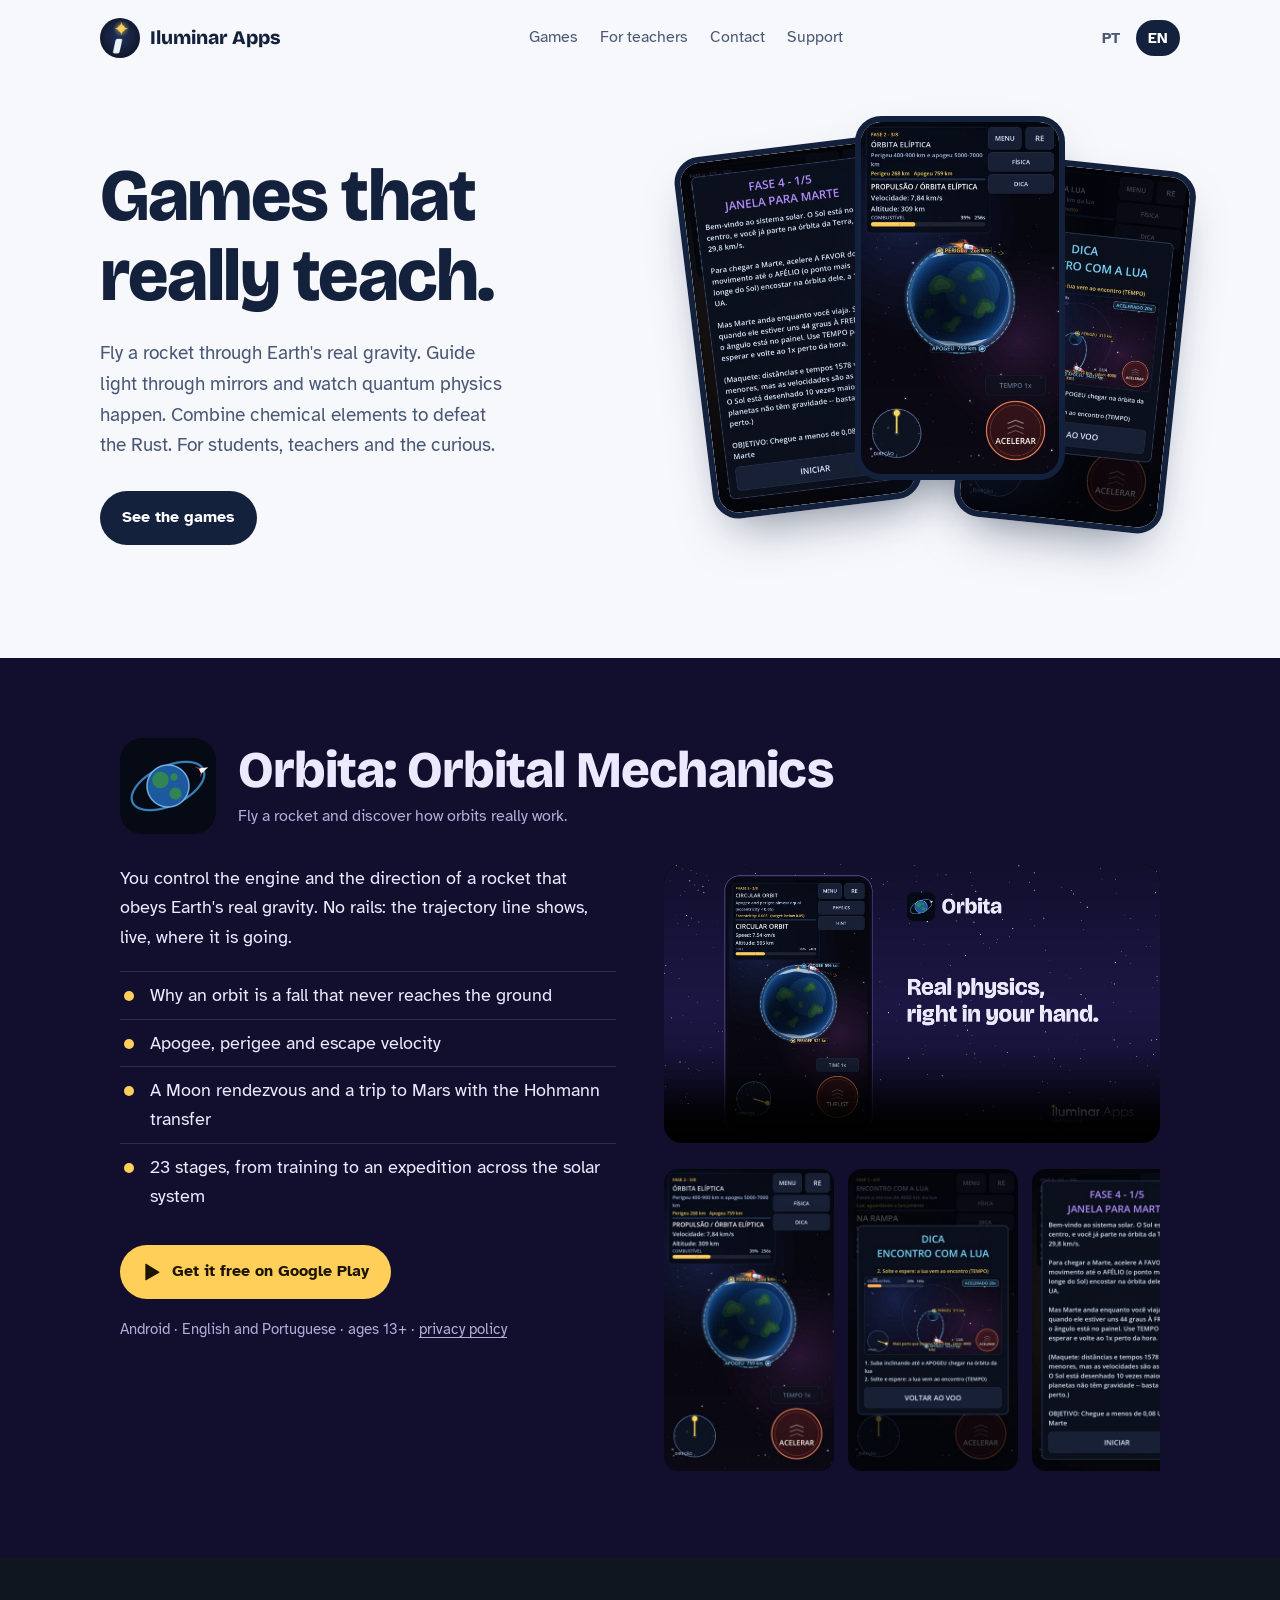
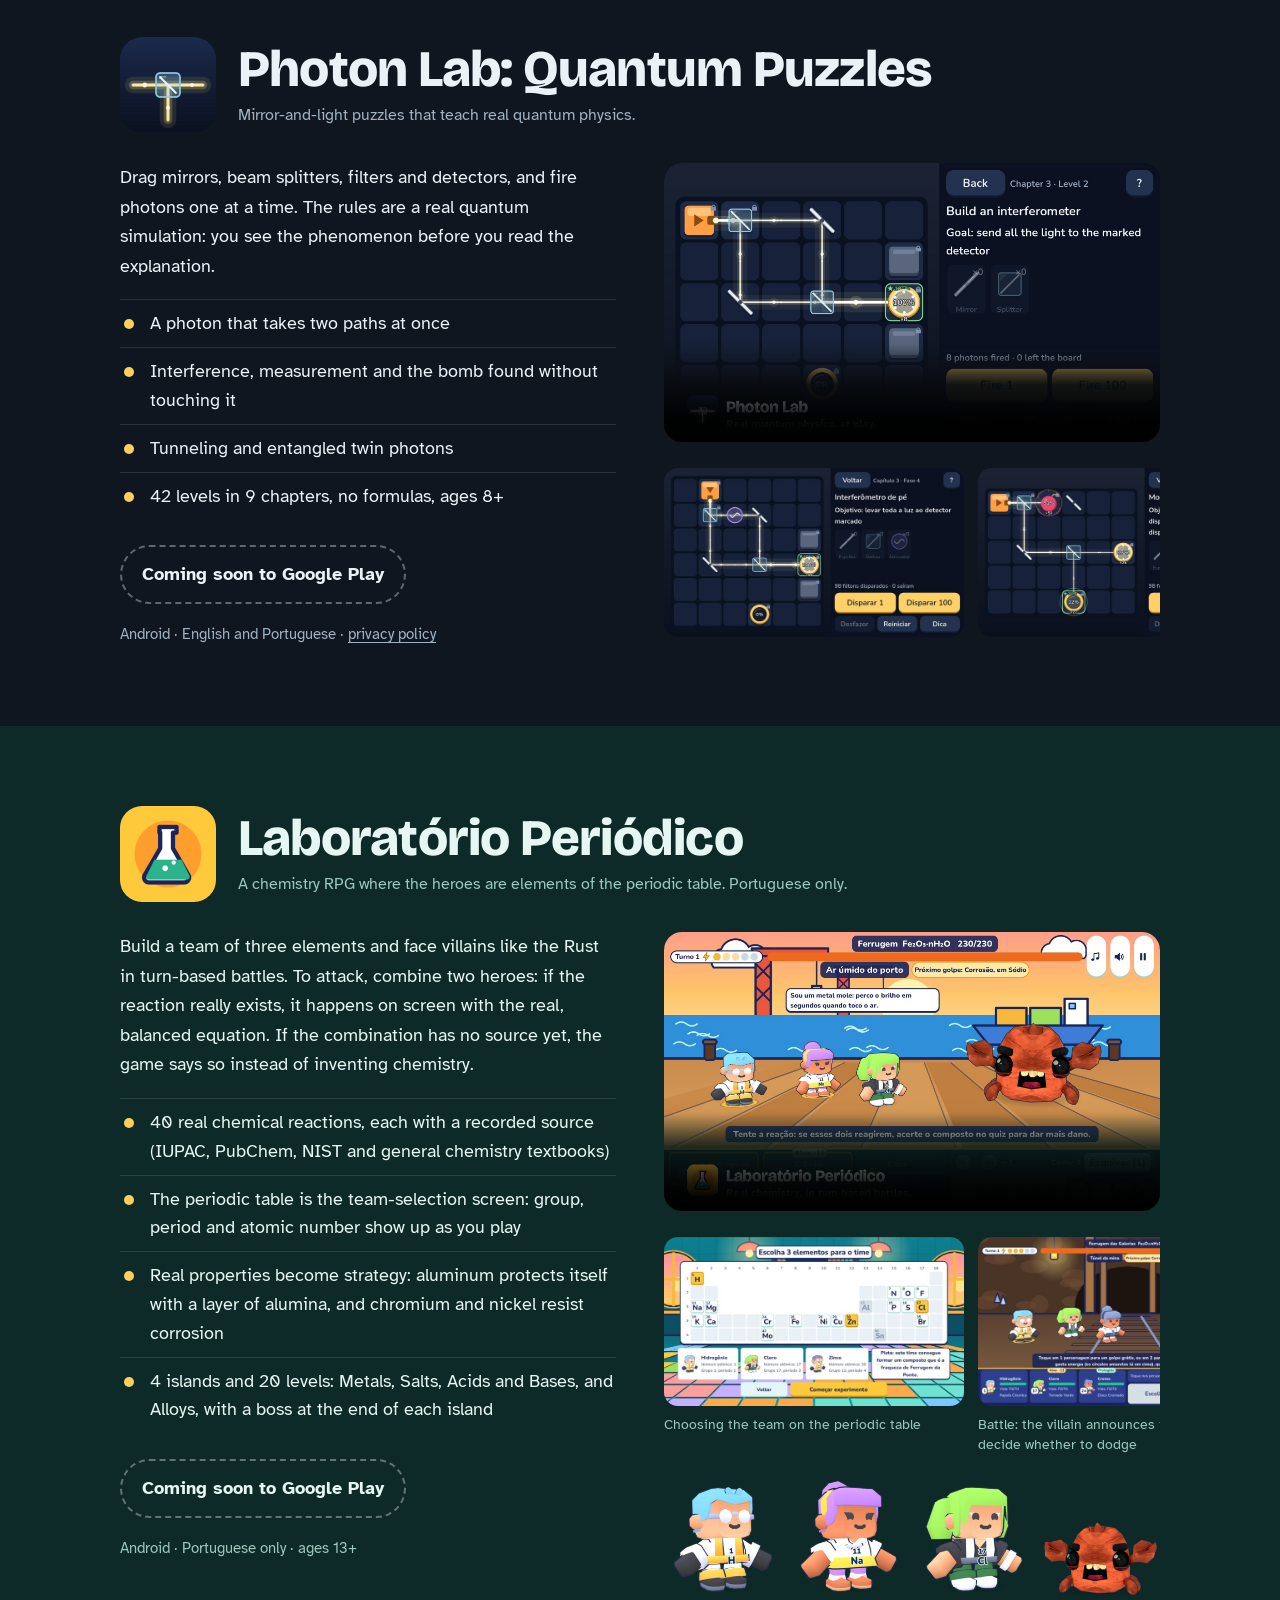
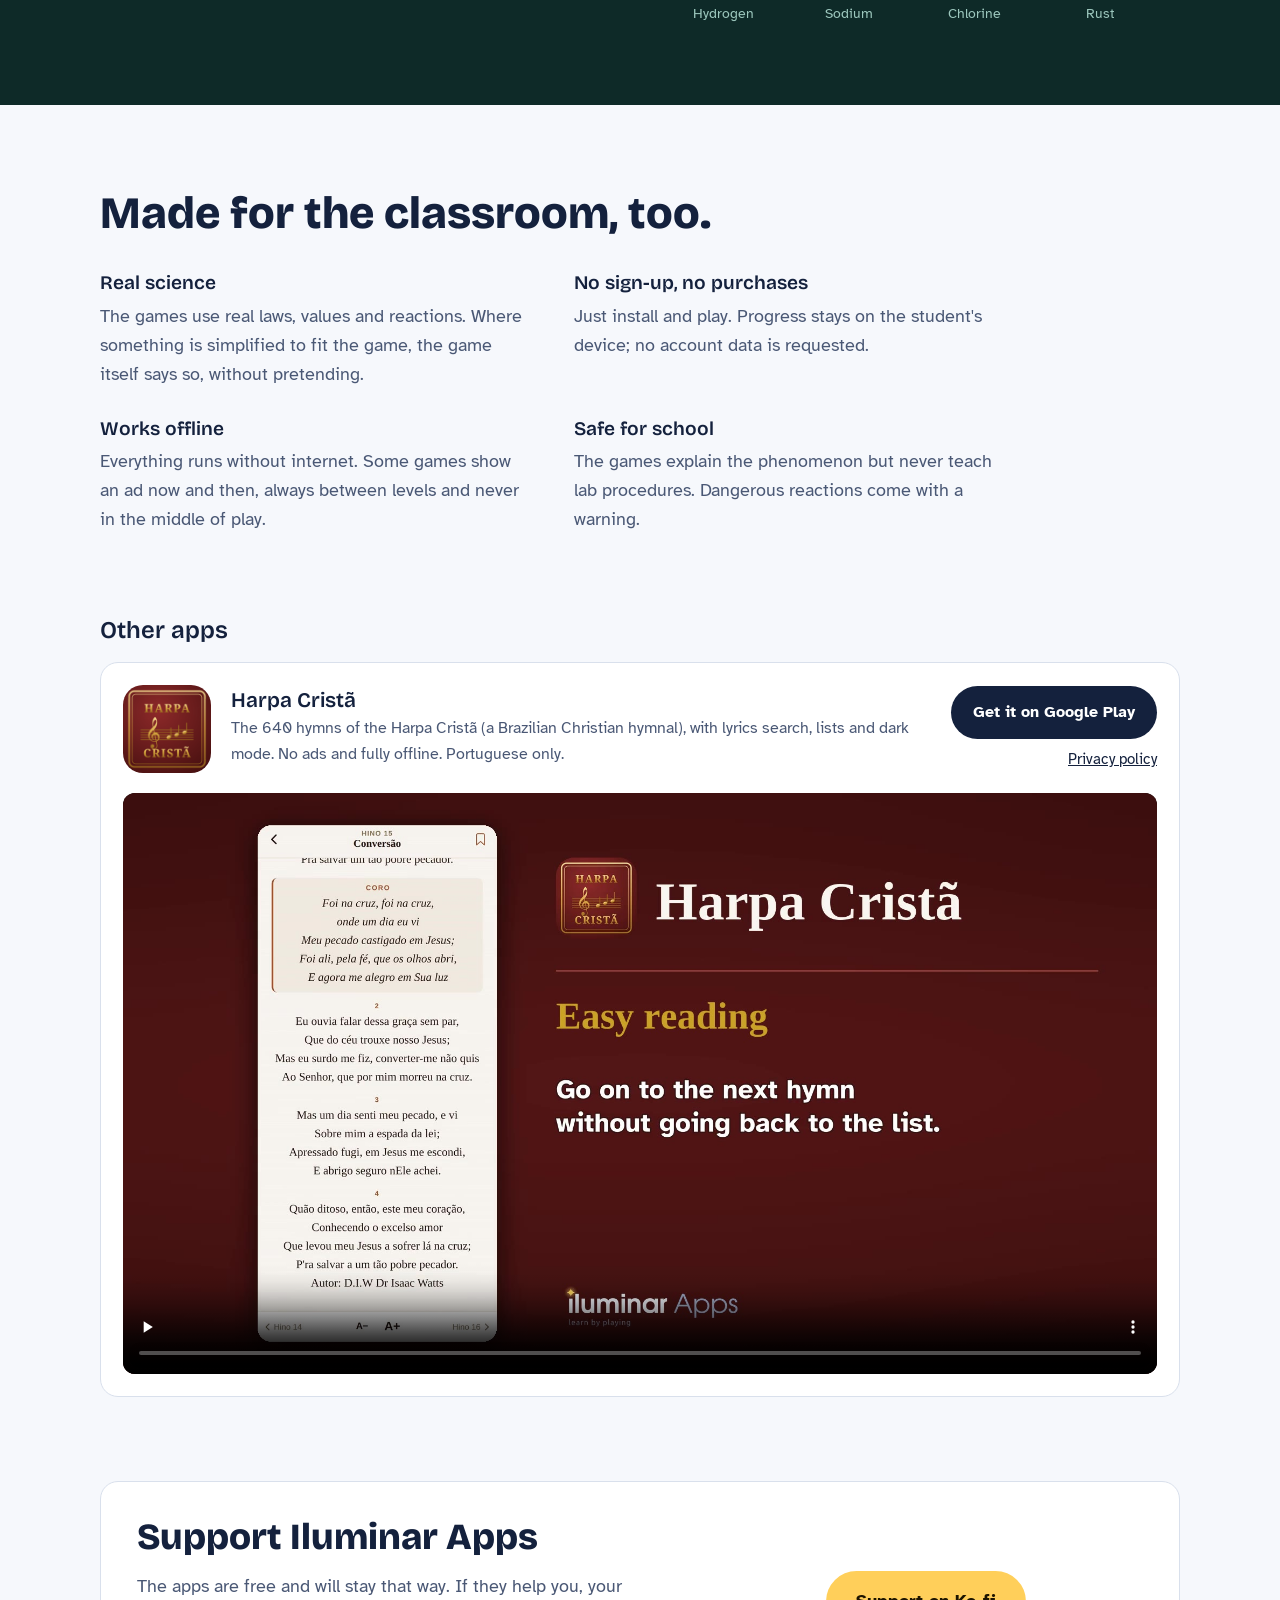
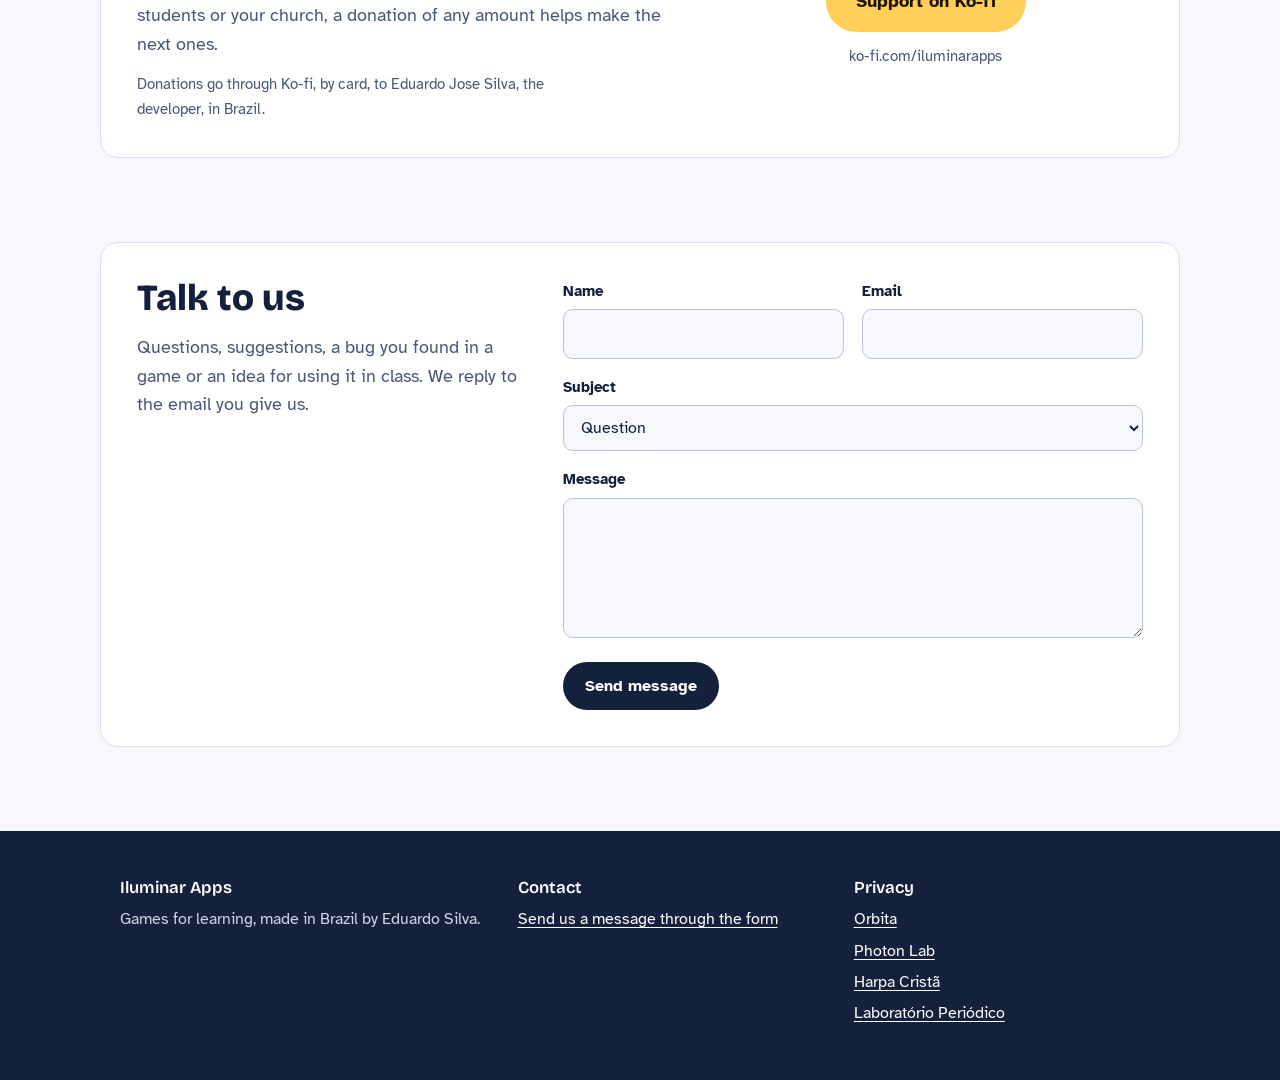
==== en/index.html @ 9f811f0f "Politicas de privacidade dos 4 apps dentro do site Orbita e Fotons vieram dos repositorios proprios " ====
<!doctype html>
<html lang="en">
<head>
<meta charset="utf-8">
<meta name="viewport" content="width=device-width, initial-scale=1">
<!-- A marca aparece em poucos lugares de proposito: title, og:site_name, o
     cabecalho e o rodape. Para trocar o nome, procure "Iluminar Apps". -->
<title>Iluminar Apps — games for learning</title>
<meta name="description" content="Android games that really teach: Orbita (orbital mechanics), Photon Lab (quantum physics) and Periodic Lab (chemistry).">
<meta property="og:site_name" content="Iluminar Apps">
<meta property="og:title" content="Iluminar Apps — games for learning">
<meta property="og:description" content="Android games that really teach. For students, teachers and the curious.">
<meta property="og:image" content="https://eduardo7321.github.io/img/orbita-destaque.jpg">
<link rel="alternate" hreflang="pt-BR" href="https://eduardo7321.github.io/">
<link rel="alternate" hreflang="en" href="https://eduardo7321.github.io/en/">
<link rel="alternate" hreflang="x-default" href="https://eduardo7321.github.io/en/">
<script>
// Escolha de idioma do site. Sem servico externo: usa o idioma pedido no
// link (?lang=, vem do botao PT | EN), a escolha guardada ou, na primeira
// visita, o idioma do aparelho.
function lerSalvo(storage) {
  if (!storage) return null;
  try { var v = storage.getItem("idioma"); return v === "pt" || v === "en" ? v : null; }
  catch (e) { return null; }
}
// Devolve o caminho para onde ir, ou null para ficar.
function escolherIdioma(langs, salvo, caminho, pedido) {
  // O botao leva o idioma no link: quem clicou fica onde clicou, mesmo com
  // o armazenamento bloqueado (sem isto o aparelho em ingles mandaria de volta).
  if (pedido === "pt" || pedido === "en") return null;
  var emEn = /\/en\/(index\.html)?$/.test(caminho);
  if (salvo === "en") return emEn ? null : "/en/";
  if (salvo === "pt") return emEn ? "/" : null;
  // Quem chegou por um link para /en/ fica em ingles.
  if (emEn) return null;
  var primeiro = (langs && langs[0]) ? String(langs[0]).toLowerCase() : "";
  return primeiro.indexOf("pt") === 0 ? null : "/en/";
}
// Ler window.localStorage ja lanca quando o navegador bloqueia dados do site.
function _storage() { try { return window.localStorage; } catch (e) { return null; } }
function guardarIdioma(v) { try { _storage().setItem("idioma", v); } catch (e) {} }
if (typeof window !== "undefined" && location.protocol !== "file:" &&
    !/bot|crawl|spider|slurp/i.test(navigator.userAgent)) {
  var _pedido = (/[?&]lang=(pt|en)\b/.exec(location.search) || [])[1] || null;
  if (_pedido) guardarIdioma(_pedido);
  var _destino = escolherIdioma(navigator.languages || [navigator.language],
    lerSalvo(_storage()), location.pathname, _pedido);
  if (_destino) location.replace(_destino + location.hash);
}
</script>
<link rel="icon" href="../favicon.png">
<link rel="preconnect" href="https://fonts.googleapis.com">
<link rel="preconnect" href="https://fonts.gstatic.com" crossorigin>
<link href="https://fonts.googleapis.com/css2?family=Atkinson+Hyperlegible:ital,wght@0,400;0,700;1,400&family=Bricolage+Grotesque:opsz,wght@12..96,600;12..96,800&display=swap" rel="stylesheet">
<style>
  :root {
    --paper: #f6f8fc;
    --ink: #14213d;
    --ink-soft: #4a5875;
    --line: #d9e0ec;
    --gold: #ffcf5a;
    --gold-ink: #8a5a00;
    /* cada jogo tem o seu mundo */
    --orbita-bg: #120f2e;
    --orbita-text: #ece9ff;
    --orbita-soft: #b3acd9;
    --fotons-bg: #10161f;
    --fotons-text: #eaf2f8;
    --fotons-soft: #9fb1c2;
    --periodico-bg: #0e2a28;
    --periodico-text: #e6f6f2;
    --periodico-soft: #9cc7bd;
    --display: "Bricolage Grotesque", system-ui, sans-serif;
    --body: "Atkinson Hyperlegible", system-ui, sans-serif;
  }
  * { box-sizing: border-box; }
  html { scroll-behavior: smooth; }
  @media (prefers-reduced-motion: reduce) { html { scroll-behavior: auto; } }
  body { margin: 0; background: var(--paper); color: var(--ink); font: 18px/1.6 var(--body); }
  img { display: block; max-width: 100%; height: auto; }
  a { color: inherit; }
  a:focus-visible, .btn:focus-visible { outline: 3px solid var(--gold); outline-offset: 3px; border-radius: 6px; }
  .wrap { max-width: 1080px; margin: 0 auto; padding: 0 20px; }
  h1, h2, h3 { font-family: var(--display); line-height: 1.08; margin: 0; }

  /* cabecalho */
  .top { display: flex; align-items: center; justify-content: space-between; gap: 16px; padding: 18px 0; }
  .brand { display: flex; align-items: center; gap: 10px; text-decoration: none; font-family: var(--display); font-weight: 800; font-size: 1.2rem; }
  .brand img { width: 40px; height: 40px; border-radius: 50%; }
  .top nav { display: flex; gap: 22px; font-size: 0.98rem; }
  .top nav a { text-decoration: none; color: var(--ink-soft); }
  .top nav a:hover { color: var(--ink); text-decoration: underline; }

  /* idioma */
  .lang { display: flex; gap: 4px; font-size: 0.95rem; font-weight: 700; }
  .lang a { padding: 6px 12px; border-radius: 999px; text-decoration: none; color: var(--ink-soft); }
  .lang a:hover { color: var(--ink); background: var(--line); }
  .lang a[aria-current] { background: var(--ink); color: #fff; }
  video.feature { display: block; width: 100%; height: auto; background: #000; }

  /* abertura */
  .hero { display: grid; grid-template-columns: 1.05fr 1fr; gap: 40px; align-items: center; padding: 40px 0 72px; }
  .hero h1 { font-size: clamp(2.6rem, 6vw, 4.6rem); font-weight: 800; letter-spacing: -0.02em; }
  .hero p { font-size: 1.2rem; color: var(--ink-soft); max-width: 34ch; margin: 22px 0 30px; }
  .phones { position: relative; height: 470px; }
  .phones img { position: absolute; width: 210px; border-radius: 26px; border: 6px solid var(--ink); box-shadow: 0 24px 50px -20px rgba(20,33,61,.55); }
  .phones .p1 { left: 4%; top: 30px; transform: rotate(-7deg); }
  .phones .p2 { left: 36%; top: 0; z-index: 2; }
  .phones .p3 { right: 0; top: 46px; transform: rotate(6deg); }

  .btn { display: inline-flex; align-items: center; gap: 10px; padding: 14px 22px; border-radius: 999px; font-weight: 700; text-decoration: none; font-size: 1rem; }
  .btn-ink { background: var(--ink); color: #fff; }
  .btn-ink:hover { background: #22325a; }
  .btn-gold { background: var(--gold); color: #1d1500; }
  .btn-gold:hover { background: #ffd977; }
  .btn svg { width: 20px; height: 20px; }

  /* jogos: cada um ocupa a largura inteira, no visual dele */
  .game { padding: 80px 0; }
  .game-head { display: grid; grid-template-columns: 96px 1fr; gap: 22px; align-items: center; margin-bottom: 30px; }
  .game-head img { width: 96px; height: 96px; border-radius: 22px; }
  .game h2 { font-size: clamp(2rem, 4.4vw, 3.2rem); font-weight: 800; letter-spacing: -0.015em; }
  .game .en { margin: 6px 0 0; font-size: 1rem; }
  .game-body { display: grid; grid-template-columns: minmax(0, 1fr) minmax(0, 1fr); gap: 48px; align-items: start; }
  .game-body > div > p:first-child { font-size: 1.15rem; margin-top: 0; }
  .learn { margin: 18px 0 26px; padding: 0; list-style: none; }
  .learn li { padding: 9px 0 9px 30px; position: relative; border-top: 1px solid rgba(255,255,255,.12); }
  .learn li::before { content: ""; position: absolute; left: 4px; top: 19px; width: 10px; height: 10px; border-radius: 50%; background: var(--gold); }
  .meta { font-size: 0.95rem; margin: 18px 0 0; }
  .meta a { text-underline-offset: 3px; }
  .feature { border-radius: 18px; overflow: hidden; }
  .shots { display: flex; gap: 14px; overflow-x: auto; scroll-snap-type: x mandatory; padding: 26px 0 6px; }
  .shots img { scroll-snap-align: start; flex: 0 0 auto; border-radius: 14px; }

  .orbita { background: var(--orbita-bg); color: var(--orbita-text); }
  .orbita .en, .orbita .meta { color: var(--orbita-soft); }
  .orbita .shots img { width: 170px; }

  .fotons { background: var(--fotons-bg); color: var(--fotons-text); }
  .fotons .en, .fotons .meta { color: var(--fotons-soft); }
  .fotons .shots img { width: 300px; }
  .soon { display: inline-block; padding: 13px 20px; border-radius: 999px; border: 2px dashed rgba(255,255,255,.35); font-weight: 700; }

  .periodico { background: var(--periodico-bg); color: var(--periodico-text); }
  .periodico .en, .periodico .meta { color: var(--periodico-soft); }
  .periodico .feature { background: #cfeee6; padding: 18px; }
  .periodico video.feature { background: #000; padding: 0; }
  .shot-fig { margin: 0; }
  .shot-fig figcaption { margin-top: 8px; font-size: 0.92rem; color: var(--periodico-soft); }
  .periodico .shots figure { flex: 0 0 auto; width: 300px; margin: 0; scroll-snap-align: start; }
  .periodico .shots img { width: 100%; }
  .periodico .shots figcaption { margin-top: 8px; font-size: 0.9rem; line-height: 1.4; color: var(--periodico-soft); }
  .cast { display: flex; gap: 6px; margin-top: 18px; }
  .cast figure { margin: 0; flex: 1 1 0; text-align: center; font-size: 0.9rem; color: var(--periodico-soft); }
  .cast img { margin: 0 auto 4px; width: 100%; max-width: 120px; }

  /* professores */
  .teach { padding: 84px 0; }
  .teach h2 { font-size: clamp(1.9rem, 4vw, 2.8rem); font-weight: 800; max-width: 22ch; }
  .teach-grid { display: grid; grid-template-columns: repeat(2, minmax(0, 1fr)); gap: 30px 48px; margin-top: 36px; max-width: 900px; }
  .teach h3 { font-size: 1.2rem; font-weight: 600; margin-bottom: 8px; }
  .teach p { margin: 0; color: var(--ink-soft); }

  /* outros apps */
  .others { padding: 0 0 84px; }
  .others h2 { font-size: 1.5rem; font-weight: 600; margin-bottom: 18px; }
  .harpa { display: grid; grid-template-columns: 88px 1fr auto; gap: 20px; align-items: center; padding: 22px; border: 1px solid var(--line); border-radius: 18px; background: #fff; }
  .harpa img { width: 88px; height: 88px; border-radius: 20px; }
  .harpa h3 { font-size: 1.3rem; font-weight: 600; }
  .harpa p { margin: 4px 0 0; color: var(--ink-soft); font-size: 1rem; }
  .harpa .links { display: flex; flex-direction: column; align-items: flex-end; gap: 8px; font-size: 0.95rem; }
  .harpa video.feature { grid-column: 1 / -1; border-radius: 12px; }

  /* apoie */
  .apoio { padding: 0 0 84px; }
  .apoio-box { display: grid; grid-template-columns: 1.1fr 0.9fr; gap: 40px; align-items: center; padding: 36px; border: 1px solid var(--line); border-radius: 18px; background: #fff; }
  .apoio h2 { font-size: clamp(1.7rem, 3.5vw, 2.3rem); font-weight: 800; }
  .apoio p { color: var(--ink-soft); margin: 14px 0 0; max-width: 46ch; }
  .apoio .apoio-nota { font-size: 0.95rem; }
  .pix { display: grid; justify-items: center; gap: 10px; text-align: center; }
  .pix img { width: 200px; height: 200px; }
  .pix label { font-weight: 700; font-size: 0.95rem; margin-top: 4px; }
  .pix input { width: 100%; max-width: 340px; padding: 10px 12px; border: 1px solid var(--line); border-radius: 10px; font: 0.8rem/1.3 ui-monospace, monospace; color: var(--ink-soft); background: var(--paper); text-overflow: ellipsis; }
  .pix button { border: 0; cursor: pointer; font-family: inherit; }
  .kofi { display: grid; justify-items: center; gap: 12px; text-align: center; }
  .kofi .btn { font-size: 1.1rem; padding: 16px 30px; }
  .kofi p { margin: 0; font-size: 0.95rem; color: var(--ink-soft); }
  .pix-ok { min-height: 1.4em; margin: 0; font-size: 0.95rem; color: var(--ink); }

  /* fale conosco */
  .talk { padding: 0 0 84px; }
  .talk-box { display: grid; grid-template-columns: 0.8fr 1.2fr; gap: 40px; padding: 36px; border: 1px solid var(--line); border-radius: 18px; background: #fff; }
  .talk h2 { font-size: clamp(1.7rem, 3.5vw, 2.3rem); font-weight: 800; }
  .talk-intro p { color: var(--ink-soft); margin: 14px 0 0; }
  .talk form { display: grid; grid-template-columns: 1fr 1fr; gap: 16px 18px; }
  .talk .full { grid-column: 1 / -1; }
  .talk label { display: block; font-weight: 700; font-size: 0.95rem; margin-bottom: 6px; }
  .talk input, .talk select, .talk textarea { width: 100%; font: inherit; font-size: 1rem; color: var(--ink); background: var(--paper); border: 1px solid #b9c4d8; border-radius: 10px; padding: 11px 13px; }
  .talk textarea { min-height: 140px; resize: vertical; }
  .talk input:focus-visible, .talk select:focus-visible, .talk textarea:focus-visible { outline: 3px solid var(--gold); outline-offset: 1px; border-color: var(--ink); }
  .talk button { border: 0; cursor: pointer; font-family: inherit; justify-self: start; }
  .talk button[disabled] { opacity: 0.6; cursor: wait; }
  .talk .hp { position: absolute; left: -9999px; width: 1px; height: 1px; overflow: hidden; }
  .talk .status { margin: 0; align-self: center; font-weight: 700; }
  .talk .status.ok { color: #1d6b3a; }
  .talk .status.err { color: #a12a2a; }

  /* rodape */
  footer { background: var(--ink); color: #cfd7e6; padding: 48px 0; font-size: 0.98rem; }
  footer .wrap { display: grid; grid-template-columns: 1.2fr 1fr 1fr; gap: 30px; }
  footer h3 { color: #fff; font-size: 1.05rem; font-weight: 600; margin-bottom: 10px; }
  footer p { margin: 0 0 6px; }
  footer a { color: #fff; text-underline-offset: 3px; }

  @media (max-width: 860px) {
    .hero { grid-template-columns: 1fr; padding-top: 16px; }
    .phones { height: 380px; max-width: 460px; }
    .phones img { width: 170px; }
    .game-body { grid-template-columns: minmax(0, 1fr); gap: 28px; }
    .teach-grid { grid-template-columns: 1fr; gap: 22px; }
    footer .wrap { grid-template-columns: 1fr; }
    .talk-box { grid-template-columns: 1fr; gap: 24px; padding: 24px; }
    .apoio-box { grid-template-columns: 1fr; gap: 24px; padding: 24px; }
  }
  @media (max-width: 560px) {
    body { font-size: 17px; }
    .wrap { padding-left: 16px; padding-right: 16px; }
    .talk form { grid-template-columns: 1fr; }
    .talk-box { padding: 20px 16px; }
    .top nav { display: none; }
    .phones { height: 300px; }
    .phones img { width: 128px; border-width: 4px; border-radius: 18px; }
    .game { padding: 56px 0; }
    .game-head { grid-template-columns: 64px 1fr; gap: 14px; }
    .game-head img { width: 64px; height: 64px; border-radius: 15px; }
    .orbita .shots img { width: 140px; }
    .fotons .shots img { width: 250px; }
    .periodico .shots figure { width: 250px; }
    .harpa { grid-template-columns: 64px 1fr; }
    .harpa img { width: 64px; height: 64px; }
    .harpa .links { grid-column: 1 / -1; flex-direction: row; justify-content: flex-start; flex-wrap: wrap; gap: 14px; align-items: center; }
  }
</style>
</head>
<body>

<header class="wrap top">
  <a class="brand" href="./"><img src="../img/marca-simbolo.png" alt="">Iluminar Apps</a>
  <nav aria-label="Sections">
    <a href="#jogos">Games</a>
    <a href="#professores">For teachers</a>
    <a href="#fale">Contact</a>
    <a href="#support">Support</a>
  </nav>
  <div class="lang" role="group" aria-label="Idioma / Language"><a href="../?lang=pt" hreflang="pt" lang="pt" onclick="guardarIdioma('pt')">PT</a><a href="../en/?lang=en" hreflang="en" lang="en" aria-current="true" onclick="guardarIdioma('en')">EN</a></div>
</header>

<main>
  <section class="wrap hero">
    <div>
      <h1>Games that really teach.</h1>
      <p>Fly a rocket through Earth's real gravity. Guide light through mirrors and watch quantum physics happen. Combine chemical elements to defeat the Rust. For students, teachers and the curious.</p>
      <a class="btn btn-ink" href="#jogos">See the games</a>
    </div>
    <div class="phones" aria-hidden="true">
      <img class="p1" src="../img/orbita-tela-7-marte.jpg" alt="" width="360" height="640">
      <img class="p2" src="../img/orbita-tela-4-voo.jpg" alt="" width="360" height="640">
      <img class="p3" src="../img/orbita-tela-5-dica.jpg" alt="" width="360" height="640">
    </div>
  </section>

  <div id="jogos">
    <section class="game orbita" aria-labelledby="t-orbita">
      <div class="wrap">
        <div class="game-head">
          <img src="../img/orbita-icone.png" alt="" width="192" height="192">
          <div>
            <h2 id="t-orbita">Orbita: Orbital Mechanics</h2>
            <p class="en">Fly a rocket and discover how orbits really work.</p>
          </div>
        </div>
        <div class="game-body">
          <div>
            <p>You control the engine and the direction of a rocket that obeys Earth's real gravity. No rails: the trajectory line shows, live, where it is going.</p>
            <ul class="learn">
              <li>Why an orbit is a fall that never reaches the ground</li>
              <li>Apogee, perigee and escape velocity</li>
              <li>A Moon rendezvous and a trip to Mars with the Hohmann transfer</li>
              <li>23 stages, from training to an expedition across the solar system</li>
            </ul>
            <a class="btn btn-gold" href="https://play.google.com/store/apps/details?id=com.eduardo.orbita">
              <svg viewBox="0 0 24 24" aria-hidden="true"><path fill="currentColor" d="M4 2.8v18.4c0 .5.5.8 1 .6l15.6-8.9c.5-.3.5-1 0-1.3L5 2.2c-.5-.2-1 .1-1 .6Z"/></svg>
              Get it free on Google Play
            </a>
            <p class="meta">Android · English and Portuguese · ages 13+ · <a href="../orbita-privacidade/">privacy policy</a></p>
          </div>
          <div>
            <video class="feature" controls preload="none" playsinline width="1920" height="1080" poster="../video/poster-en-16x9.jpg" aria-label="Orbita video, 52 seconds"><source src="../video/orbita-en-16x9.mp4" type="video/mp4"></video>
            <div class="shots" tabindex="0" aria-label="Orbita screenshots">
              <img src="../img/orbita-tela-4-voo.jpg" alt="Rocket in flight with its predicted trajectory" width="360" height="640" loading="lazy">
              <img src="../img/orbita-tela-5-dica.jpg" alt="Animated hint showing the right maneuver" width="360" height="640" loading="lazy">
              <img src="../img/orbita-tela-7-marte.jpg" alt="Orbit around Mars" width="360" height="640" loading="lazy">
            </div>
          </div>
        </div>
      </div>
    </section>

    <section class="game fotons" aria-labelledby="t-fotons">
      <div class="wrap">
        <div class="game-head">
          <img src="../img/fotons-icone.png" alt="" width="192" height="192">
          <div>
            <h2 id="t-fotons">Photon Lab: Quantum Puzzles</h2>
            <p class="en">Mirror-and-light puzzles that teach real quantum physics.</p>
          </div>
        </div>
        <div class="game-body">
          <div>
            <p>Drag mirrors, beam splitters, filters and detectors, and fire photons one at a time. The rules are a real quantum simulation: you see the phenomenon before you read the explanation.</p>
            <ul class="learn">
              <li>A photon that takes two paths at once</li>
              <li>Interference, measurement and the bomb found without touching it</li>
              <li>Tunneling and entangled twin photons</li>
              <li>42 levels in 9 chapters, no formulas, ages 8+</li>
            </ul>
            <span class="soon">Coming soon to Google Play</span>
            <p class="meta">Android · English and Portuguese · <a href="../laboratorio-de-fotons-privacidade/">privacy policy</a></p>
          </div>
          <div>
            <video class="feature" controls preload="none" playsinline width="1920" height="1080" poster="../video/poster-fotons-en-16x9.jpg" aria-label="Photon Lab video, 1 minute and 30 seconds"><source src="../video/laboratorio-de-fotons-en-16x9.mp4" type="video/mp4"></video>
            <div class="shots" tabindex="0" aria-label="Photon Lab screenshots">
              <img src="../img/fotons-tela-3-interferencia.jpg" alt="Interference puzzle" width="720" height="405" loading="lazy">
              <img src="../img/fotons-tela-4-bomba.jpg" alt="Bomb-tester puzzle" width="720" height="405" loading="lazy">
              <img src="../img/fotons-tela-6-desafio.jpg" alt="Challenge with many mirrors" width="720" height="405" loading="lazy">
            </div>
          </div>
        </div>
      </div>
    </section>
    <section class="game periodico" aria-labelledby="t-periodico">
      <div class="wrap">
        <div class="game-head">
          <img src="../img/periodico-icone.png" alt="" width="192" height="192">
          <div>
            <h2 id="t-periodico">Laboratório Periódico</h2>
            <p class="en">A chemistry RPG where the heroes are elements of the periodic table. Portuguese only.</p>
          </div>
        </div>
        <div class="game-body">
          <div>
            <p>Build a team of three elements and face villains like the Rust in turn-based battles. To attack, combine two heroes: if the reaction really exists, it happens on screen with the real, balanced equation. If the combination has no source yet, the game says so instead of inventing chemistry.</p>
            <ul class="learn">
              <li>40 real chemical reactions, each with a recorded source (IUPAC, PubChem, NIST and general chemistry textbooks)</li>
              <li>The periodic table is the team-selection screen: group, period and atomic number show up as you play</li>
              <li>Real properties become strategy: aluminum protects itself with a layer of alumina, and chromium and nickel resist corrosion</li>
              <li>4 islands and 20 levels: Metals, Salts, Acids and Bases, and Alloys, with a boss at the end of each island</li>
            </ul>
            <span class="soon">Coming soon to Google Play</span>
            <p class="meta">Android · Portuguese only · ages 13+</p>
          </div>
          <div>
            <video class="feature" controls preload="none" playsinline width="1920" height="1080" poster="../video/poster-periodico-en-16x9.jpg" aria-label="Laboratório Periódico video, 1 minute and 36 seconds"><source src="../video/laboratorio-periodico-en-16x9.mp4" type="video/mp4"></video>
            <div class="shots" tabindex="0" aria-label="Laboratório Periódico screenshots">
              <figure><img src="../img/periodico-escolha_time.jpg" alt="" width="720" height="405" loading="lazy"><figcaption>Choosing the team on the periodic table</figcaption></figure>
              <figure><img src="../img/periodico-golpe_anunciado.jpg" alt="" width="720" height="405" loading="lazy"><figcaption>Battle: the villain announces its move and you decide whether to dodge</figcaption></figure>
              <figure><img src="../img/periodico-caderno.jpg" alt="" width="720" height="405" loading="lazy"><figcaption>Notebook of discovered reactions</figcaption></figure>
            </div>
            <div class="cast">
              <figure><img src="../img/periodico-h.png" alt="" width="220" height="220" loading="lazy">Hydrogen</figure>
              <figure><img src="../img/periodico-na.png" alt="" width="220" height="220" loading="lazy">Sodium</figure>
              <figure><img src="../img/periodico-cl.png" alt="" width="220" height="220" loading="lazy">Chlorine</figure>
              <figure><img src="../img/periodico-ferrugem.png" alt="" width="220" height="220" loading="lazy">Rust</figure>
            </div>
          </div>
        </div>
      </div>
    </section>
  </div>

  <section class="wrap teach" id="professores" aria-labelledby="t-teach">
    <h2 id="t-teach">Made for the classroom, too.</h2>
    <div class="teach-grid">
      <div>
        <h3>Real science</h3>
        <p>The games use real laws, values and reactions. Where something is simplified to fit the game, the game itself says so, without pretending.</p>
      </div>
      <div>
        <h3>No sign-up, no purchases</h3>
        <p>Just install and play. Progress stays on the student's device; no account data is requested.</p>
      </div>
      <div>
        <h3>Works offline</h3>
        <p>Everything runs without internet. Some games show an ad now and then, always between levels and never in the middle of play.</p>
      </div>
      <div>
        <h3>Safe for school</h3>
        <p>The games explain the phenomenon but never teach lab procedures. Dangerous reactions come with a warning.</p>
      </div>
    </div>
  </section>

  <section class="wrap others" aria-labelledby="t-others">
    <h2 id="t-others">Other apps</h2>
    <div class="harpa">
      <img src="../img/harpa-icone.png" alt="" width="192" height="192">
      <div>
        <h3>Harpa Cristã</h3>
        <p>The 640 hymns of the Harpa Cristã (a Brazilian Christian hymnal), with lyrics search, lists and dark mode. No ads and fully offline. Portuguese only.</p>
      </div>
      <div class="links">
        <a class="btn btn-ink" href="https://play.google.com/store/apps/details?id=com.eduardo.harpacrista">Get it on Google Play</a>
        <a href="https://github.com/eduardo7321/harpa-crista-app/blob/main/PRIVACY.md">Privacy policy</a>
      </div>
      <video class="feature" controls preload="none" playsinline width="1920" height="1080" poster="../video/poster-harpa-en-16x9.jpg" aria-label="Harpa Cristã video, 1 minute and 29 seconds"><source src="../video/harpa-crista-en-16x9.mp4" type="video/mp4"></video>
    </div>
  </section>
  <section class="wrap apoio" id="support" aria-labelledby="t-apoio">
    <div class="apoio-box">
      <div>
        <h2 id="t-apoio">Support Iluminar Apps</h2>
        <p>The apps are free and will stay that way. If they help you, your students or your church, a donation of any amount helps make the next ones.</p>
        <p class="apoio-nota">Donations go through Ko-fi, by card, to Eduardo Jose Silva, the developer, in Brazil.</p>
      </div>
      <div class="kofi">
        <a class="btn btn-gold" href="https://ko-fi.com/iluminarapps" target="_blank" rel="noopener">Support on Ko-fi</a>
        <p>ko-fi.com/iluminarapps</p>
      </div>
    </div>
  </section>
  <section class="wrap talk" id="fale" aria-labelledby="t-talk">
    <div class="talk-box">
      <div class="talk-intro">
        <h2 id="t-talk">Talk to us</h2>
        <p>Questions, suggestions, a bug you found in a game or an idea for using it in class. We reply to the email you give us.</p>
      </div>
      <form id="form-contato" action="https://api.web3forms.com/submit" method="POST">
        <input type="hidden" name="access_key" value="05b9c1f4-1745-42df-a26c-b01f97ce2084">
        <input type="hidden" name="from_name" value="Site Iluminar Apps">
        <input type="hidden" name="subject" value="Nova mensagem pelo site">
        <div class="hp" aria-hidden="true"><label for="f-botcheck">Leave this empty</label><input type="checkbox" id="f-botcheck" name="botcheck" tabindex="-1" autocomplete="off"></div>
        <div>
          <label for="f-nome">Name</label>
          <input id="f-nome" name="nome" type="text" autocomplete="name" required maxlength="100">
        </div>
        <div>
          <label for="f-email">Email</label>
          <input id="f-email" name="email" type="email" autocomplete="email" required maxlength="150">
        </div>
        <div class="full">
          <label for="f-assunto">Subject</label>
          <select id="f-assunto" name="assunto">
            <option value="Dúvida">Question</option>
            <option value="Sugestão">Suggestion</option>
            <option value="Encontrei um erro">I found a bug</option>
            <option value="Sou professor(a)">I'm a teacher</option>
            <option value="Outro">Other</option>
          </select>
        </div>
        <div class="full">
          <label for="f-msg">Message</label>
          <textarea id="f-msg" name="mensagem" required maxlength="4000"></textarea>
        </div>
        <button class="btn btn-ink" type="submit">Send message</button>
        <p class="status" id="f-status" role="status" aria-live="polite"></p>
      </form>
    </div>
  </section>
</main>

<footer id="contato">
  <div class="wrap">
    <div>
      <h3>Iluminar Apps</h3>
      <p>Games for learning, made in Brazil by Eduardo Silva.</p>
    </div>
    <div>
      <h3>Contact</h3>
      <p><a href="#fale">Send us a message through the form</a></p>
    </div>
    <div>
      <h3>Privacy</h3>
      <p><a href="../orbita-privacidade/">Orbita</a></p>
      <p><a href="../laboratorio-de-fotons-privacidade/">Photon Lab</a></p>
      <p><a href="../harpa-crista-privacidade/">Harpa Cristã</a></p>
      <p><a href="../laboratorio-periodico-privacidade/">Laboratório Periódico</a></p>
    </div>
  </div>
</footer>

<script>
(function () {
  var form = document.getElementById("form-contato");
  var status = document.getElementById("f-status");
  var button = form.querySelector("button");
  form.addEventListener("submit", function (ev) {
    ev.preventDefault();
    if (form.botcheck.checked) return;
    var data = new FormData(form);
    data.set("subject", "Site (EN): " + form.assunto.value + " (" + form.nome.value + ")");
    button.disabled = true;
    status.className = "status";
    status.textContent = "Sending...";
    fetch(form.action, { method: "POST", headers: { Accept: "application/json" }, body: data })
      .then(function (r) { return r.json(); })
      .then(function (res) {
        if (!res.success) throw new Error(res.message || "falha");
        form.reset();
        status.className = "status ok";
        status.textContent = "Message sent. We'll reply to your email.";
      })
      .catch(function () {
        status.className = "status err";
        status.textContent = "The message was not sent. Check your connection and try again.";
      })
      .finally(function () { button.disabled = false; });
  });
})();
</script>
</body>
</html>
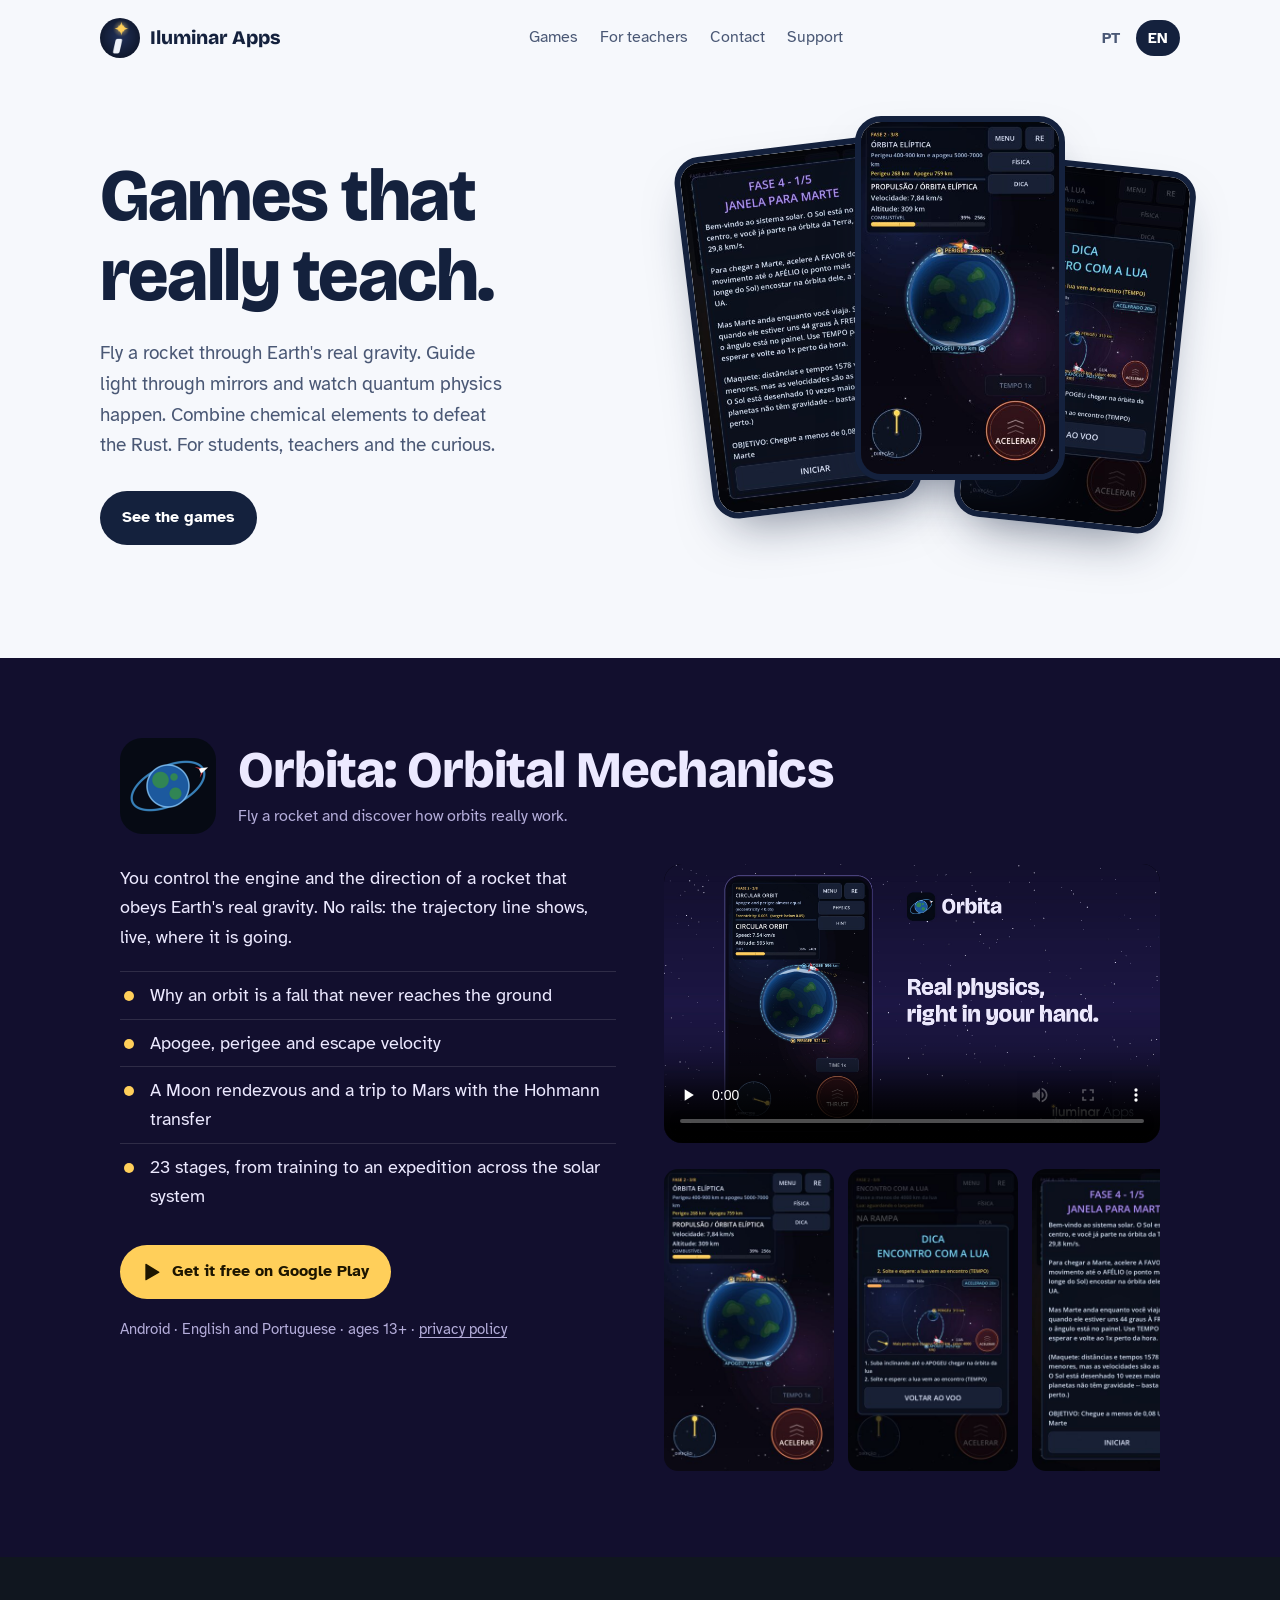
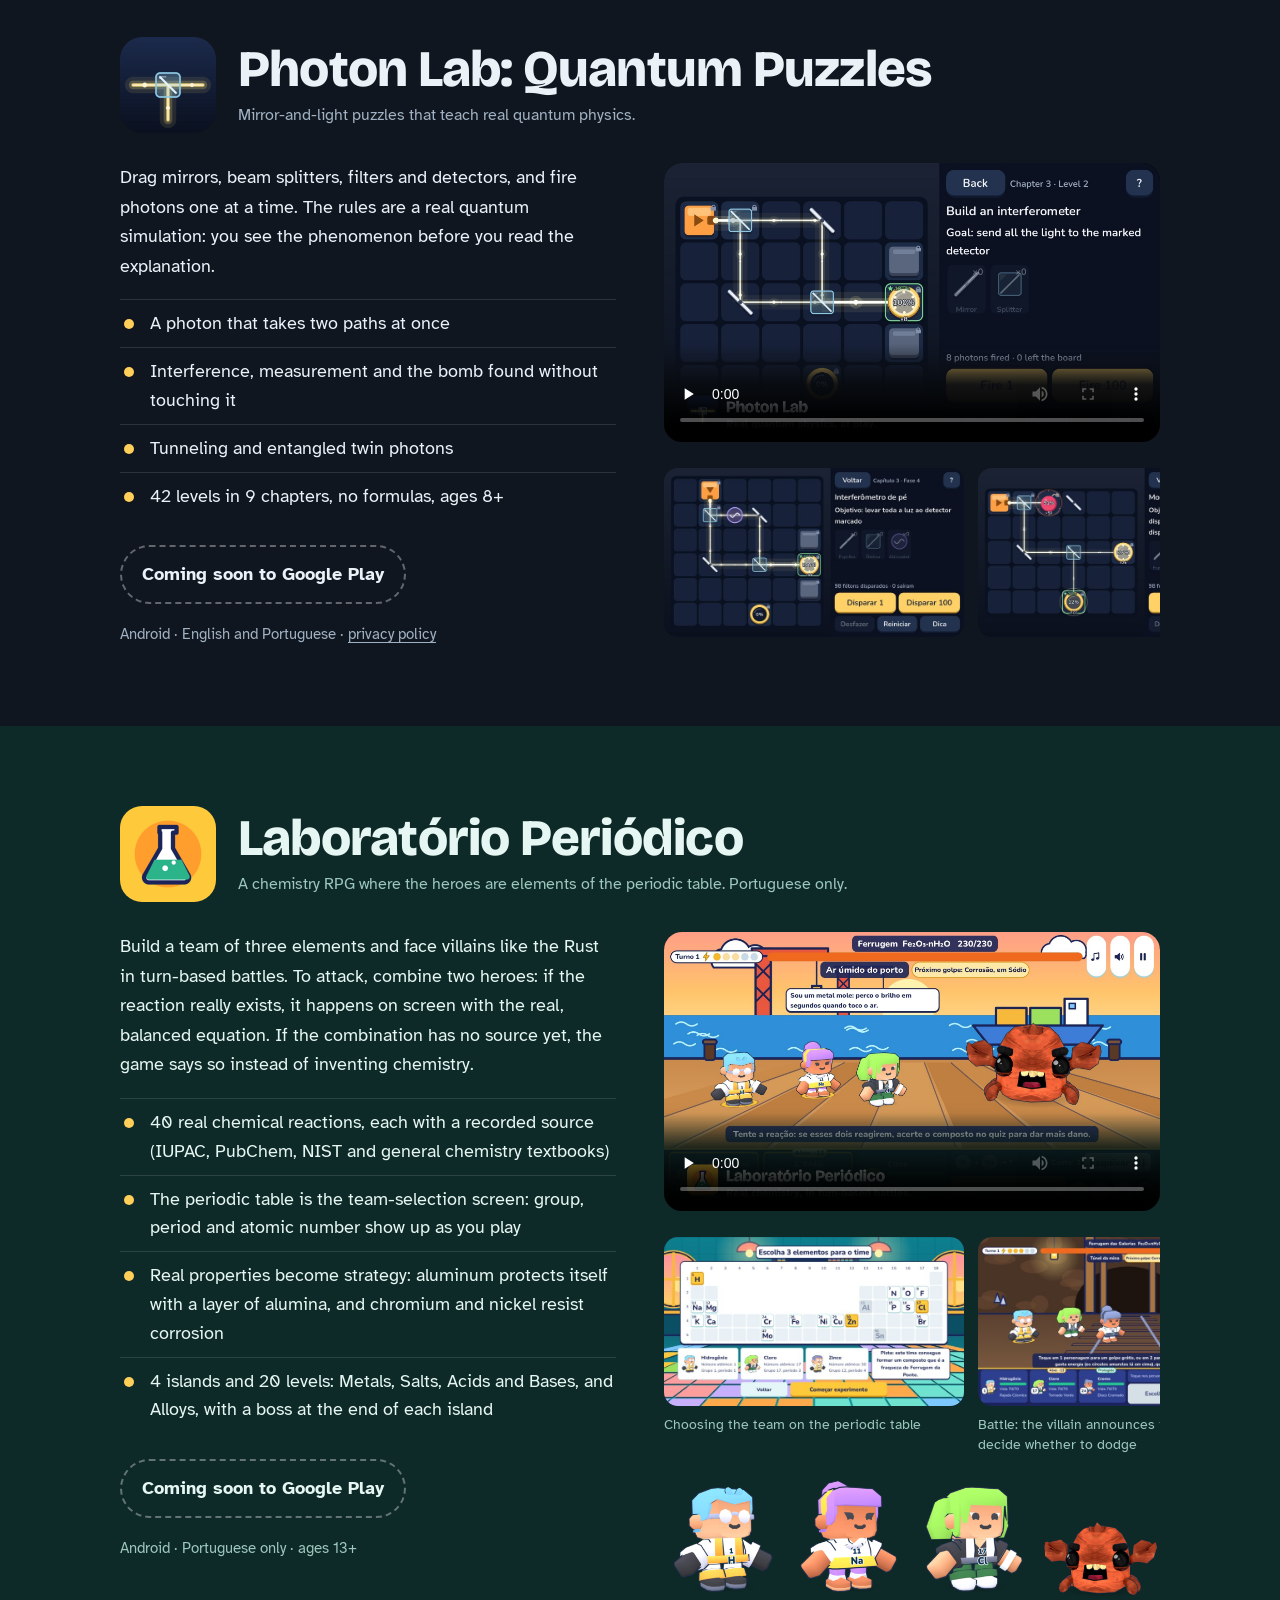
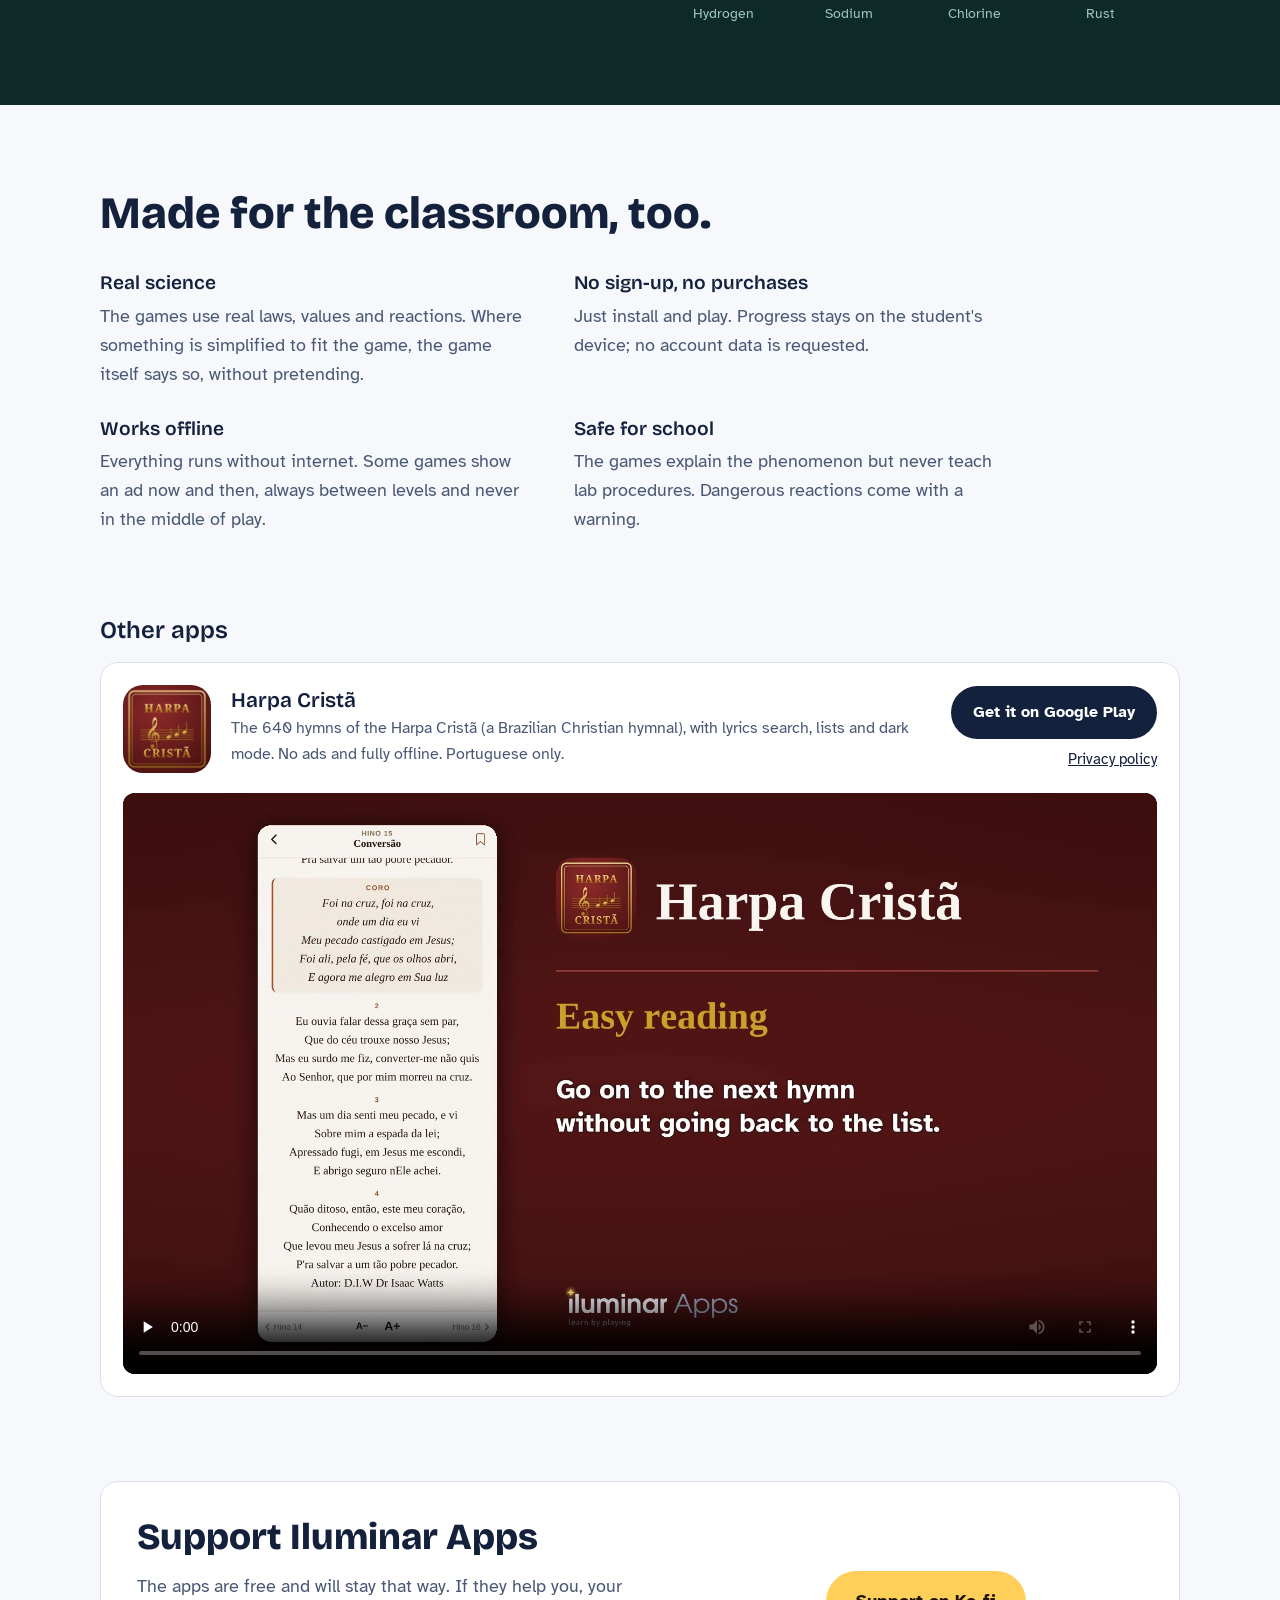
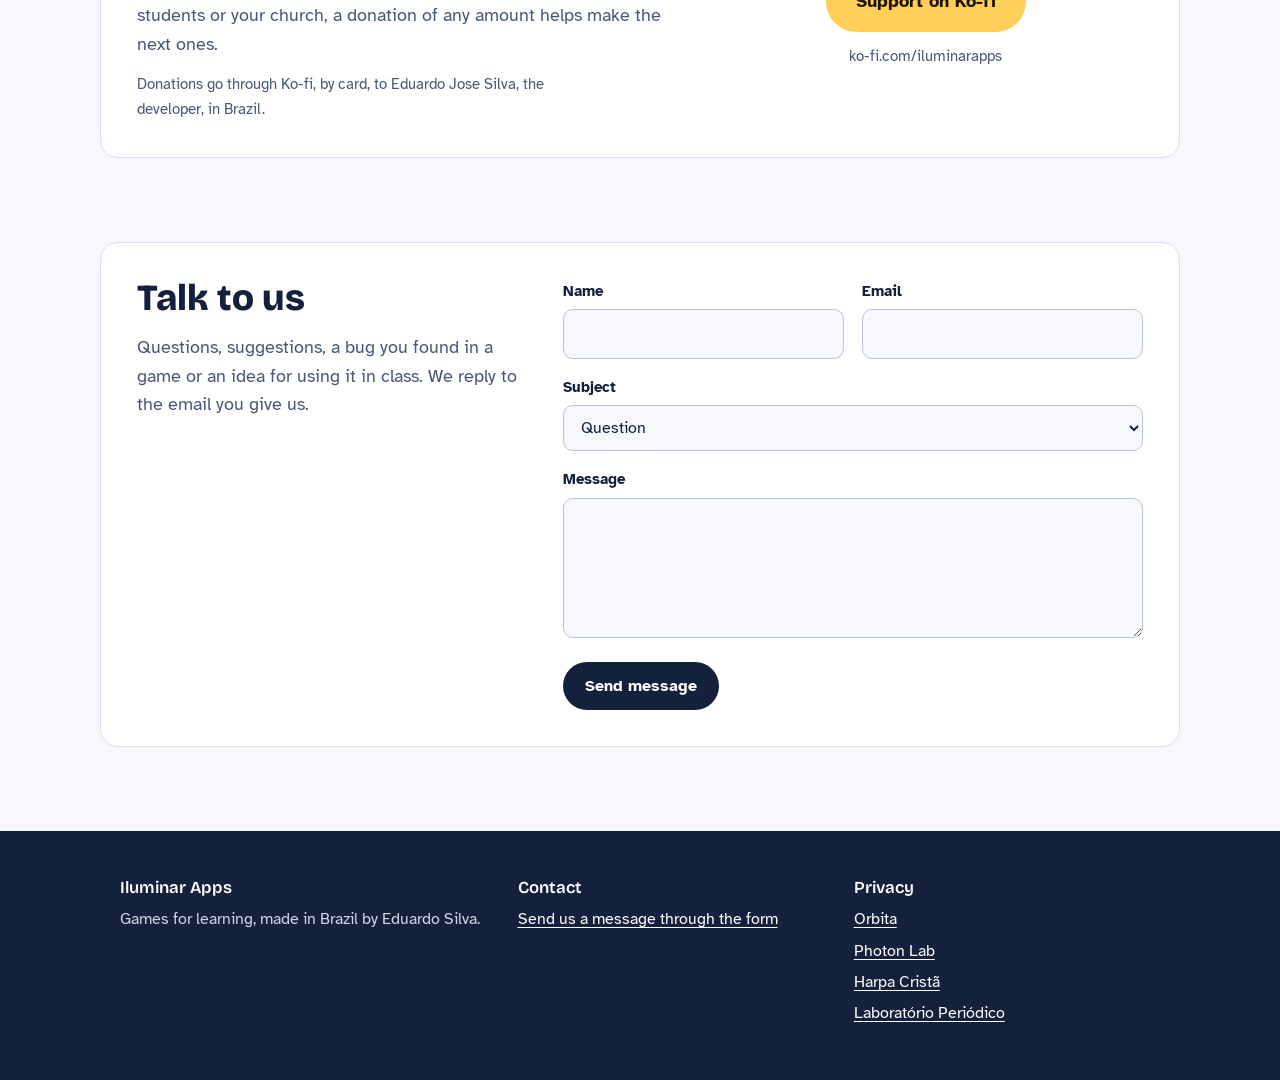
==== commit 9482e3c0: "Site no dominio proprio iluminarapps.com Co-Authored-By: Claude Opus 5.5 <noreply@anthropic.com>" ====
--- a/en/index.html
+++ b/en/index.html
@@ -10,10 +10,10 @@
 <meta property="og:site_name" content="Iluminar Apps">
 <meta property="og:title" content="Iluminar Apps — games for learning">
 <meta property="og:description" content="Android games that really teach. For students, teachers and the curious.">
-<meta property="og:image" content="https://eduardo7321.github.io/img/orbita-destaque.jpg">
-<link rel="alternate" hreflang="pt-BR" href="https://eduardo7321.github.io/">
-<link rel="alternate" hreflang="en" href="https://eduardo7321.github.io/en/">
-<link rel="alternate" hreflang="x-default" href="https://eduardo7321.github.io/en/">
+<meta property="og:image" content="https://iluminarapps.com/img/orbita-destaque.jpg">
+<link rel="alternate" hreflang="pt-BR" href="https://iluminarapps.com/">
+<link rel="alternate" hreflang="en" href="https://iluminarapps.com/en/">
+<link rel="alternate" hreflang="x-default" href="https://iluminarapps.com/en/">
 <script>
 // Escolha de idioma do site. Sem servico externo: usa o idioma pedido no
 // link (?lang=, vem do botao PT | EN), a escolha guardada ou, na primeira
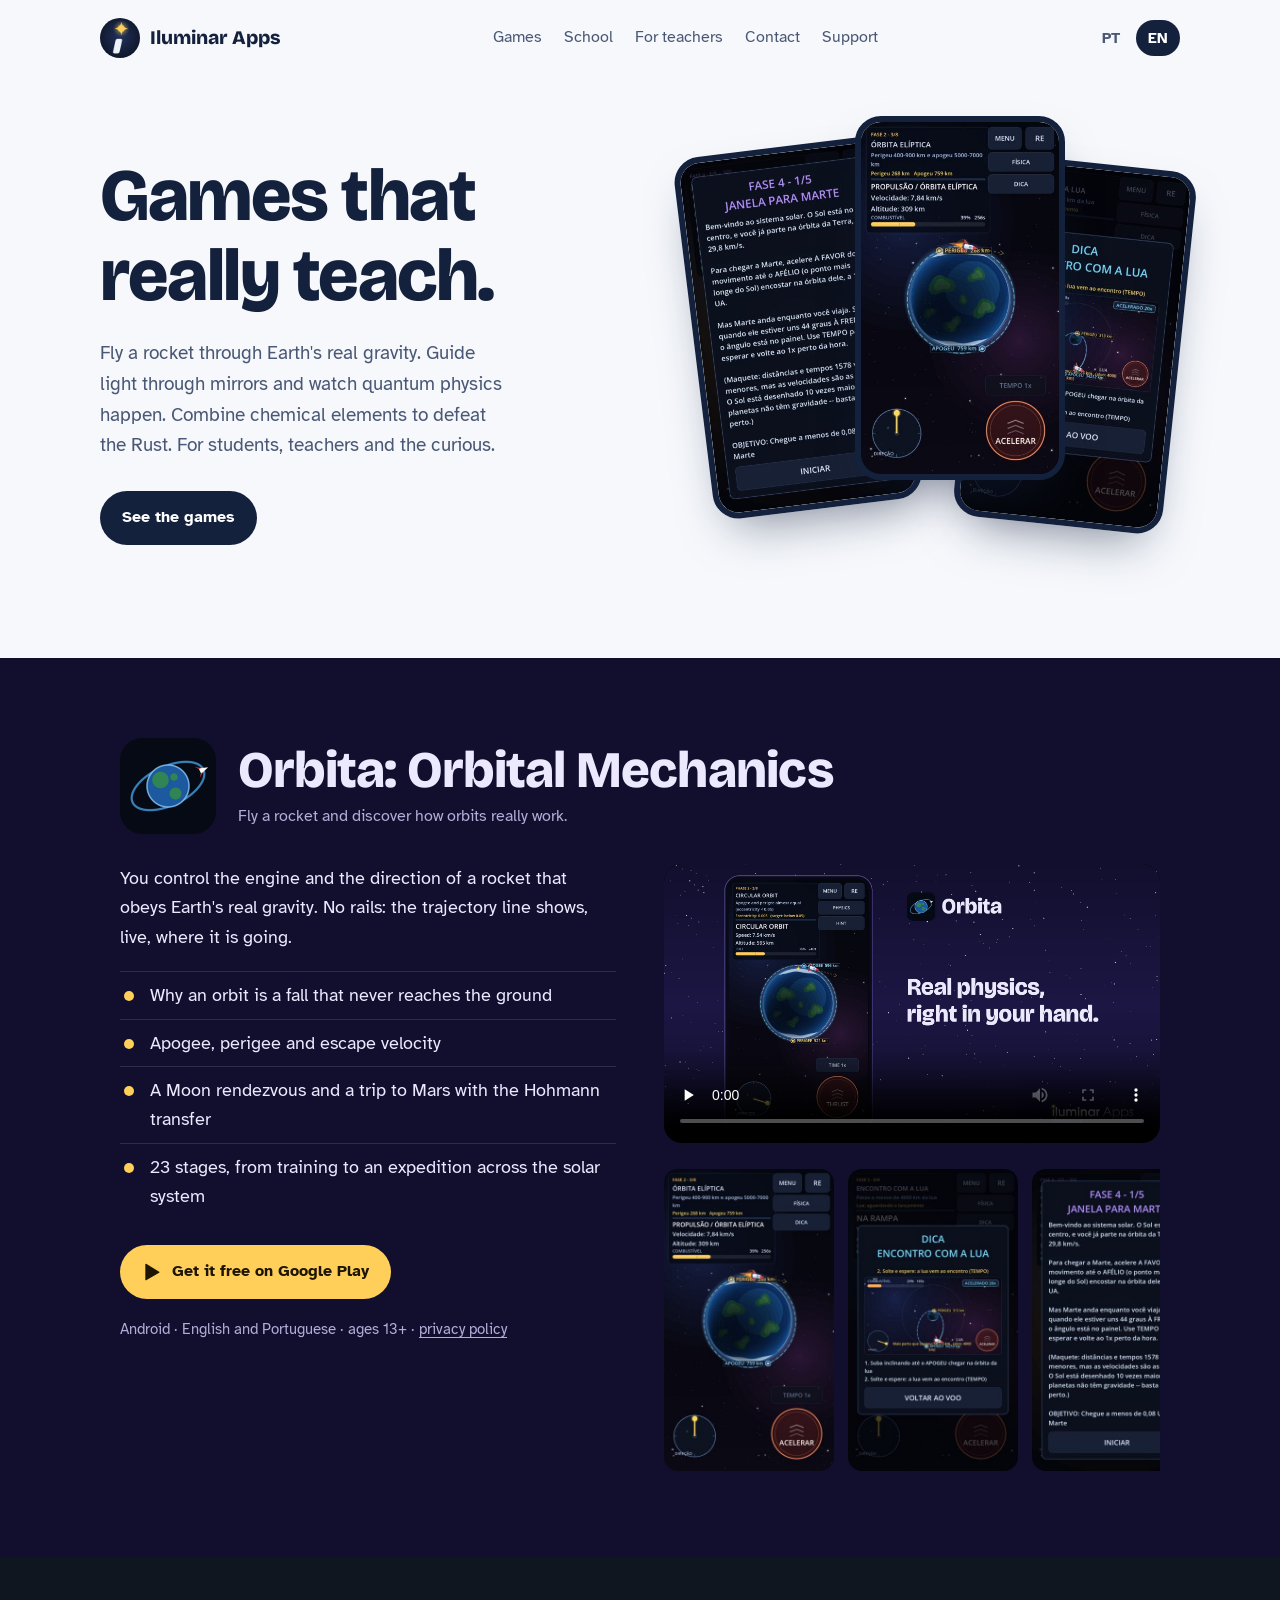
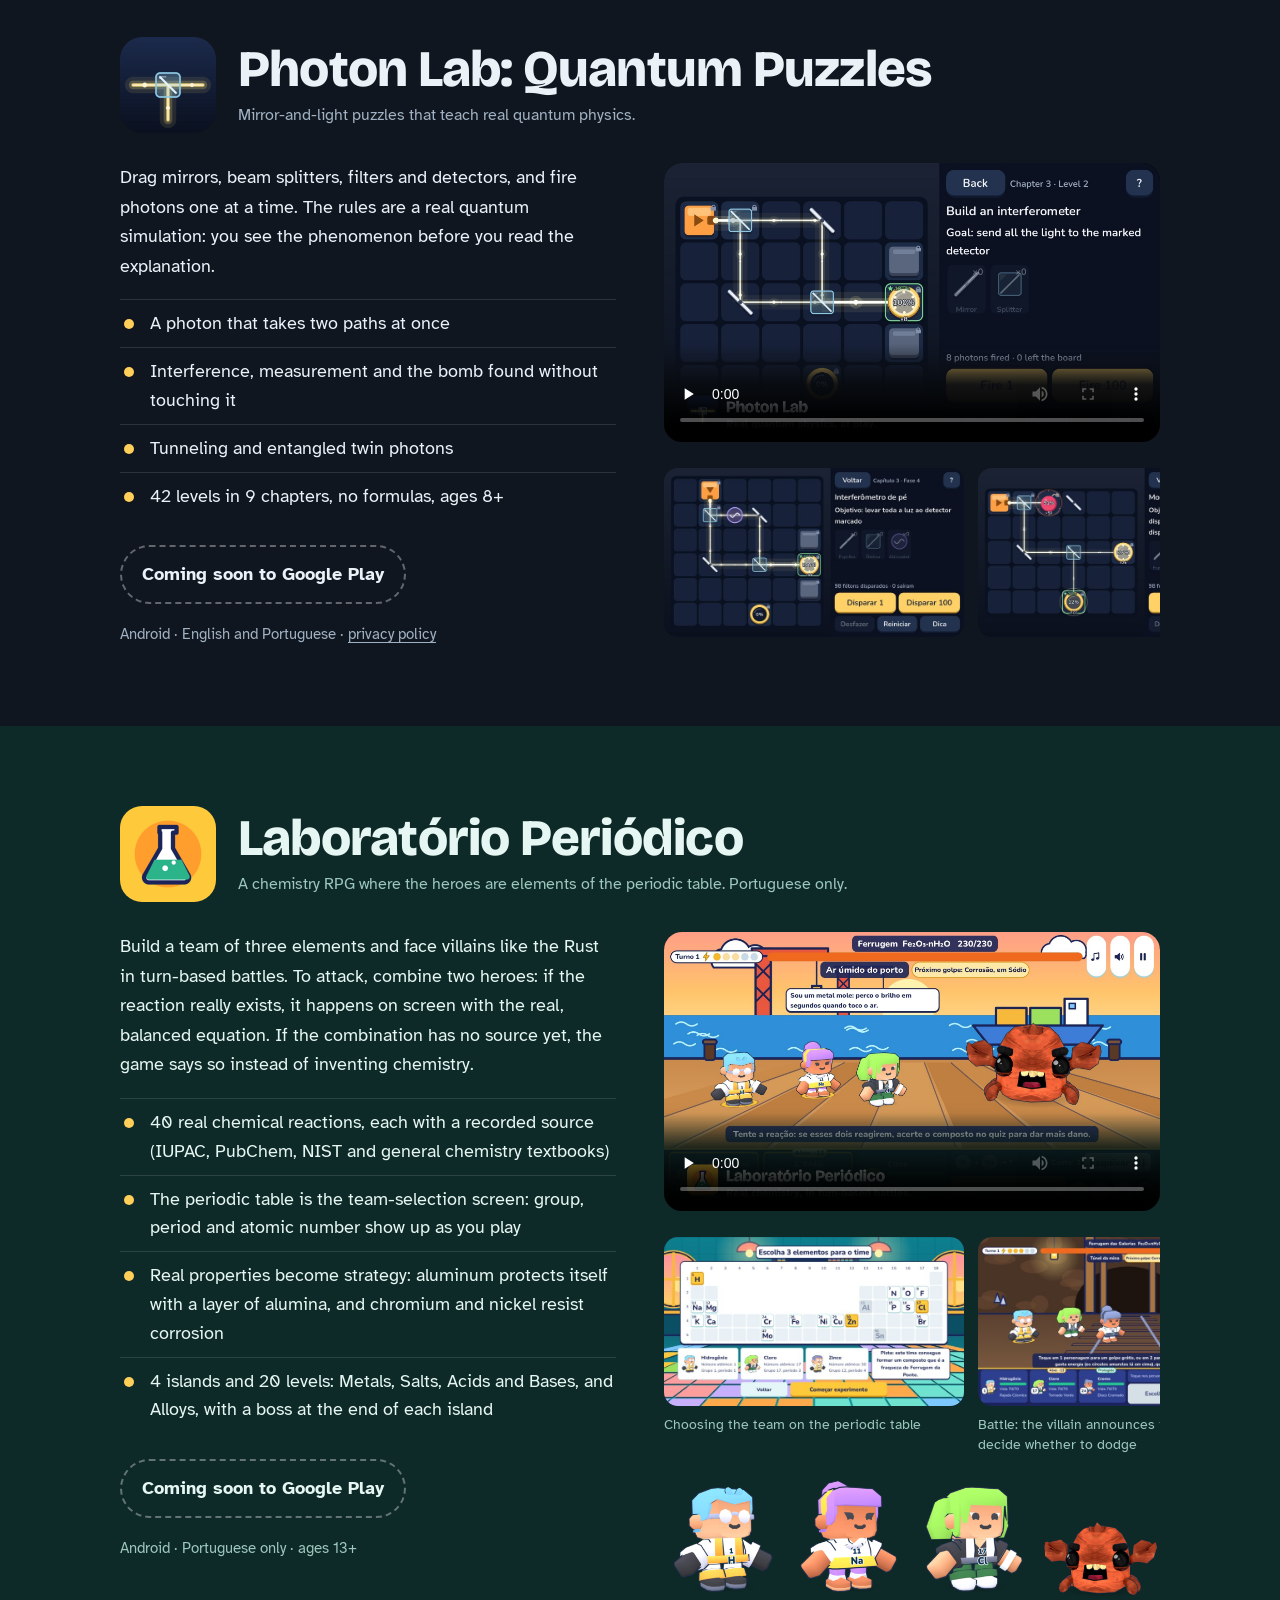
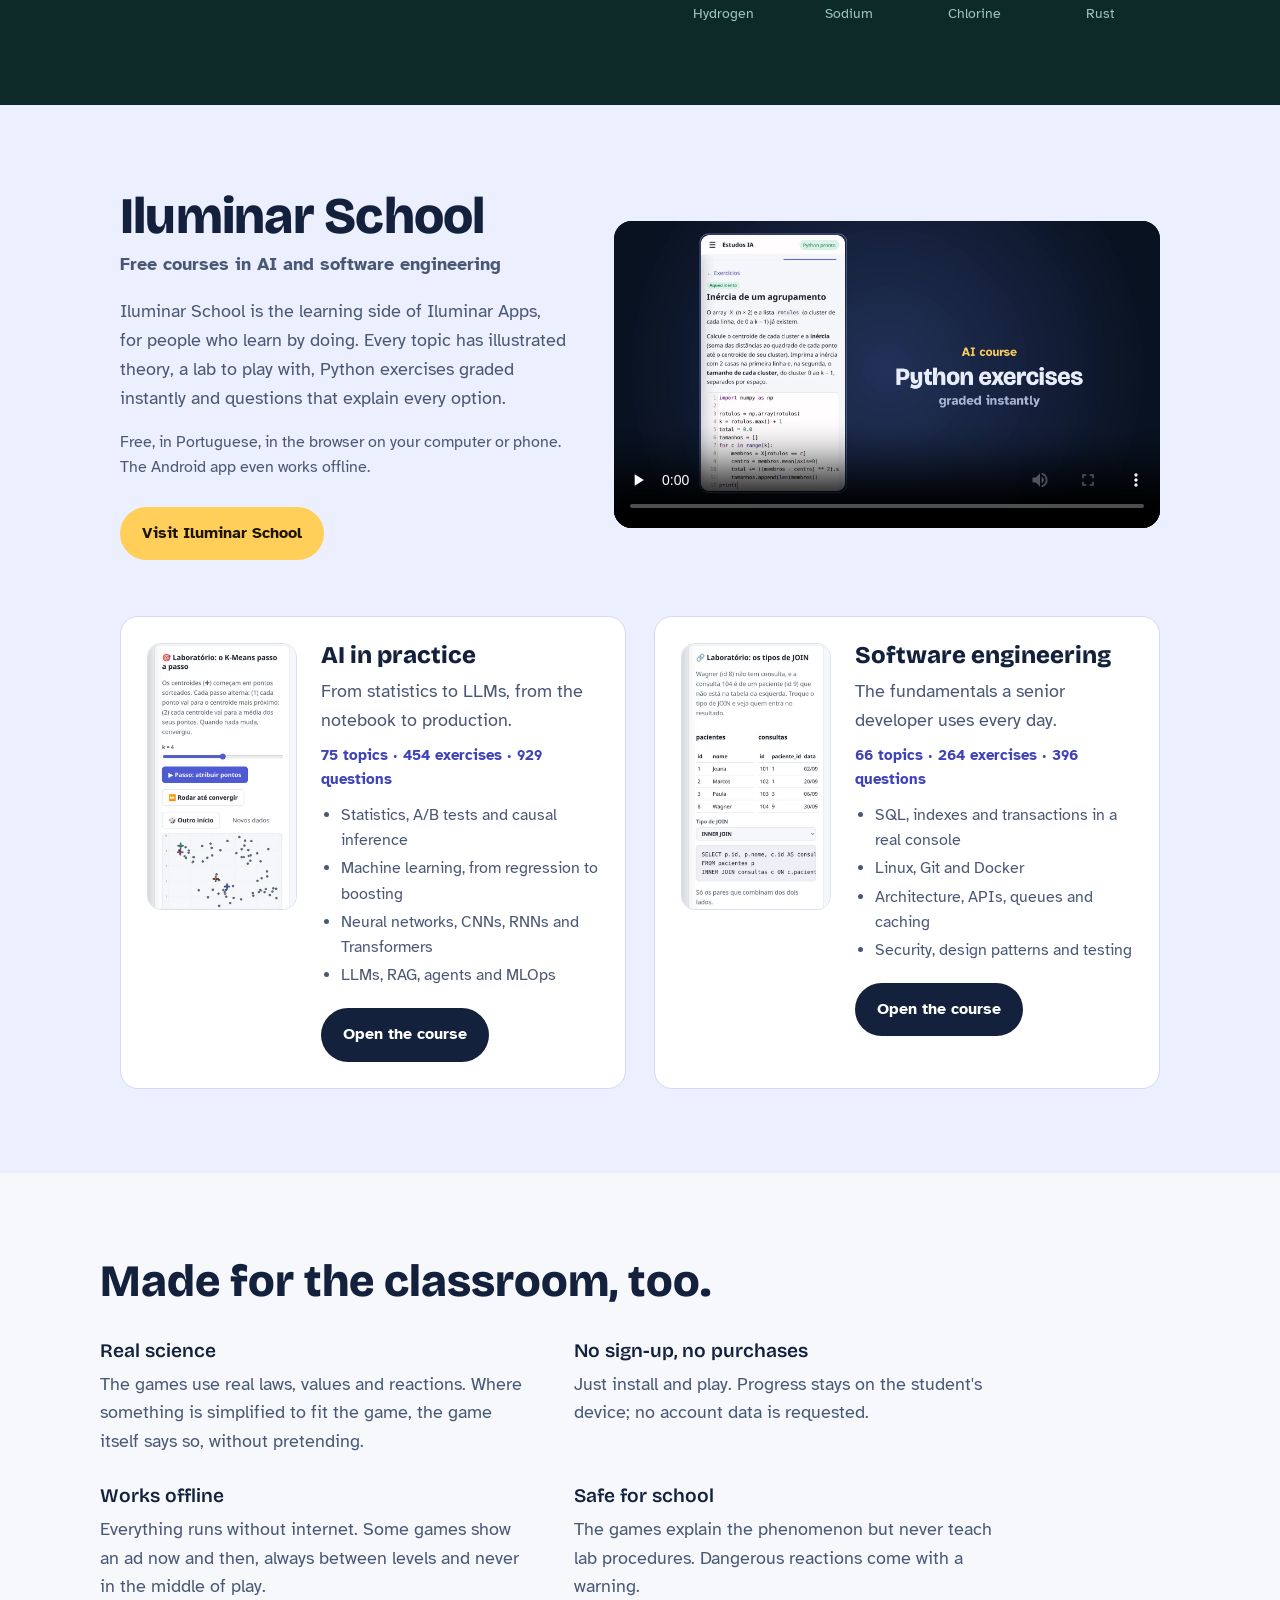
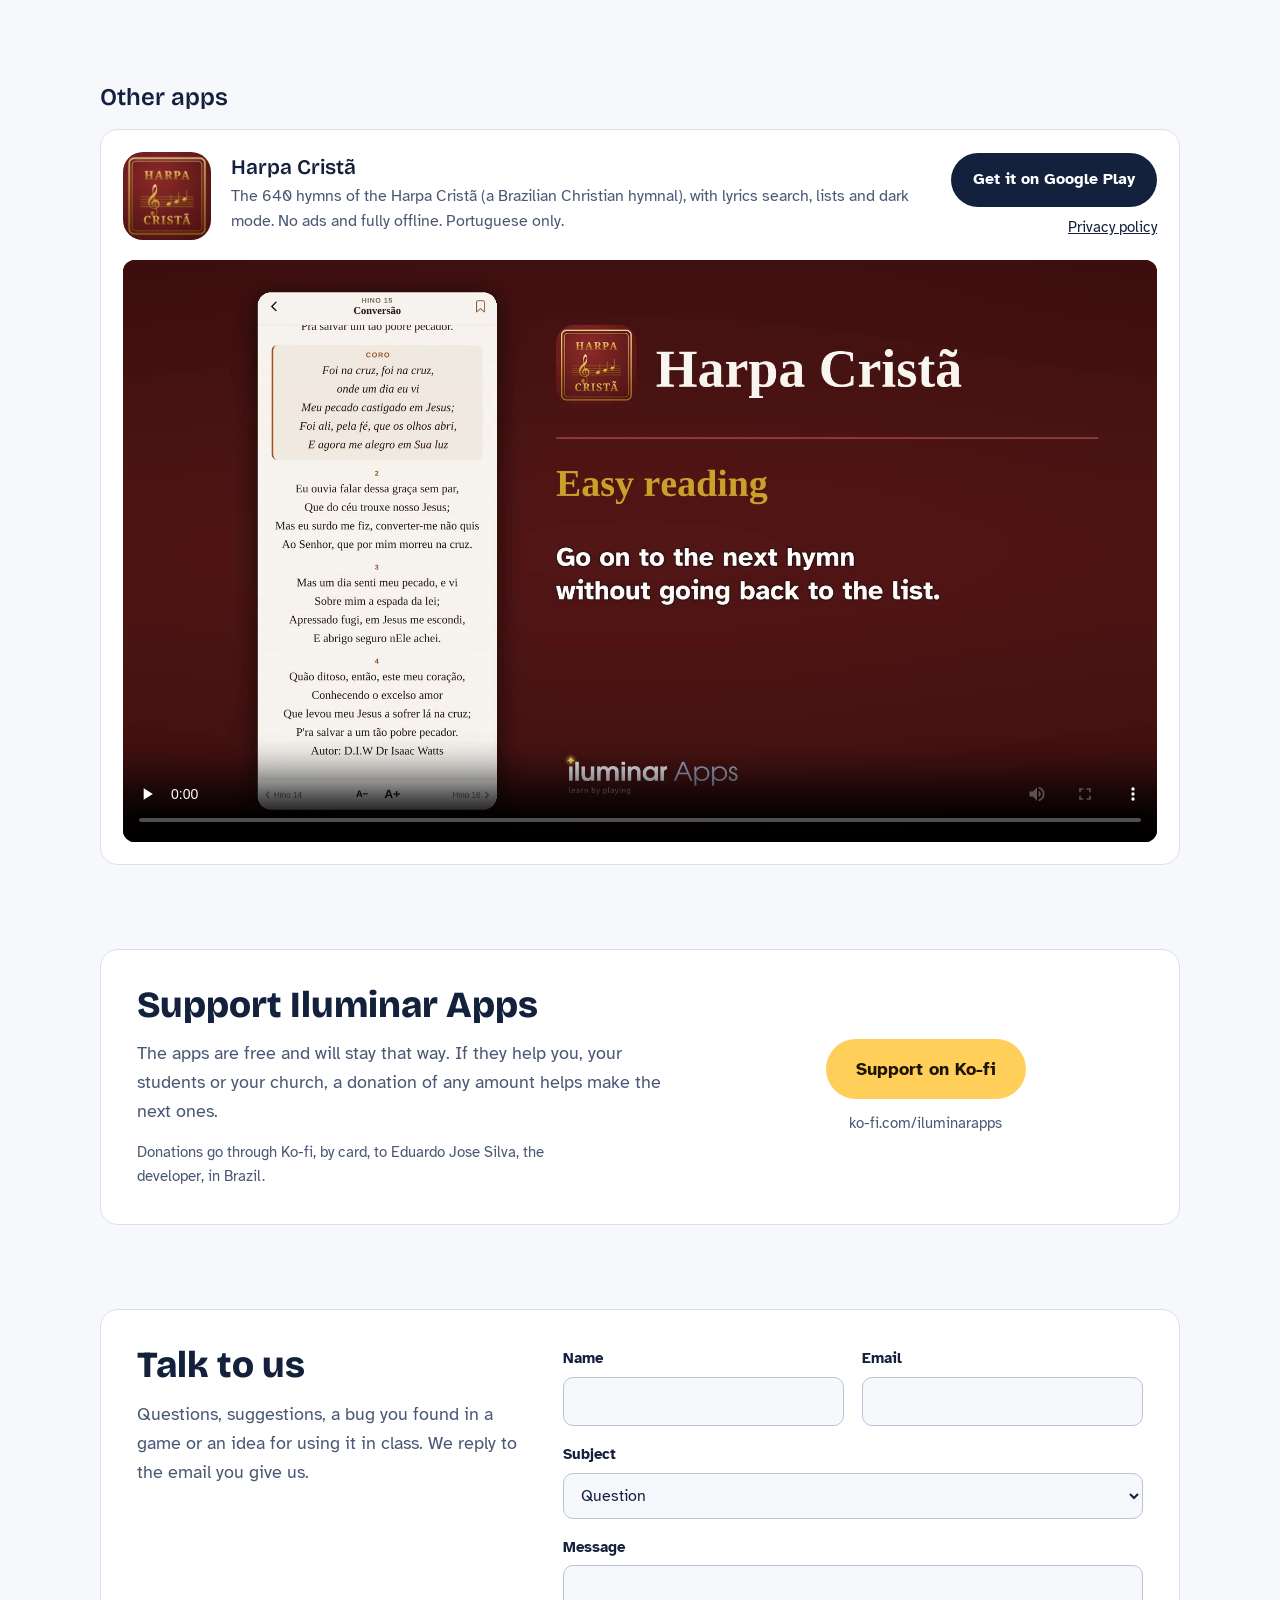
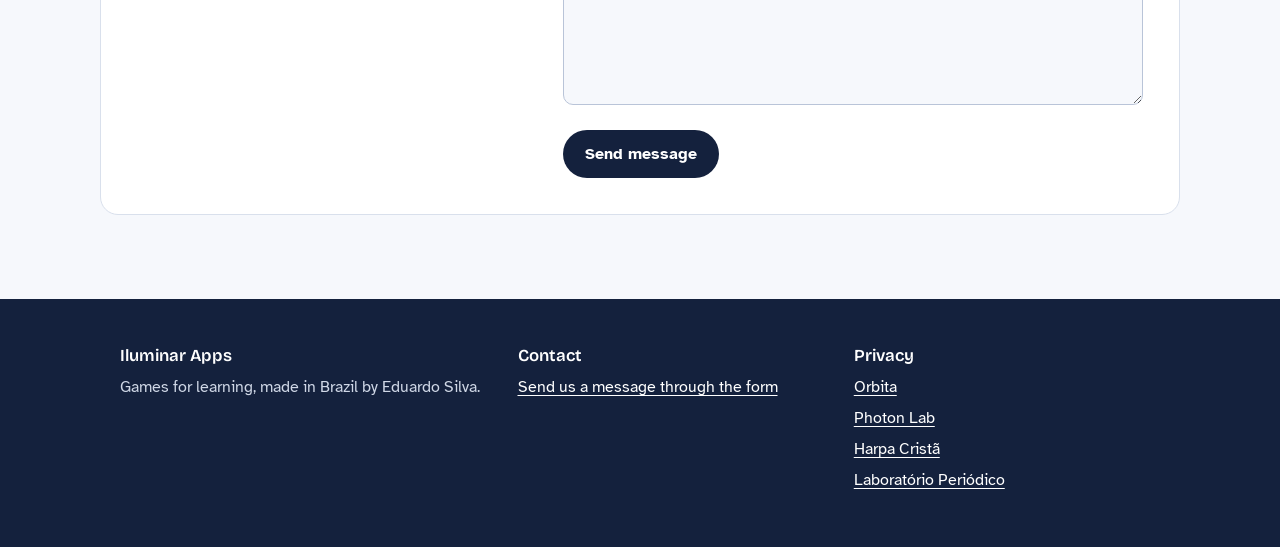
==== commit 4553bc0a: "Secao da Iluminar School (cursos de IA e de software) com video de apresentacao Co-Authored-By: Clau" ====
--- a/en/index.html
+++ b/en/index.html
@@ -154,6 +154,22 @@
   .cast figure { margin: 0; flex: 1 1 0; text-align: center; font-size: 0.9rem; color: var(--periodico-soft); }
   .cast img { margin: 0 auto 4px; width: 100%; max-width: 120px; }
 
+  /* iluminar school: a parte de estudos, em tons de indigo como o site dela */
+  .school { padding: 84px 0; background: #eceffd; }
+  .school-top { display: grid; grid-template-columns: minmax(0, 0.9fr) minmax(0, 1.1fr); gap: 48px; align-items: center; }
+  .school h2 { font-size: clamp(2rem, 4.4vw, 3.2rem); font-weight: 800; letter-spacing: -0.015em; }
+  .school-tag { margin: 6px 0 0; font-weight: 700; color: #3f43b8; }
+  .school-top p { color: var(--ink-soft); }
+  .school-top .school-nota { font-size: 0.98rem; margin-bottom: 26px; }
+  .ramos { display: grid; grid-template-columns: repeat(2, minmax(0, 1fr)); gap: 28px; margin-top: 56px; }
+  .ramo { display: grid; grid-template-columns: 150px 1fr; gap: 24px; align-items: start; padding: 26px; background: #fff; border: 1px solid #d3d8f3; border-radius: 18px; }
+  .ramo img { width: 150px; aspect-ratio: 9 / 16; object-fit: cover; object-position: top; border-radius: 14px; border: 1px solid var(--line); }
+  .ramo h3 { font-size: 1.5rem; font-weight: 800; }
+  .ramo p { margin: 8px 0 0; color: var(--ink-soft); }
+  .ramo .numeros { font-weight: 700; color: #3f43b8; font-size: 0.95rem; }
+  .ramo ul { margin: 12px 0 20px; padding-left: 20px; color: var(--ink-soft); font-size: 0.98rem; }
+  .ramo li { margin: 3px 0; }
+
   /* professores */
   .teach { padding: 84px 0; }
   .teach h2 { font-size: clamp(1.9rem, 4vw, 2.8rem); font-weight: 800; max-width: 22ch; }
@@ -218,6 +234,7 @@
     .phones img { width: 170px; }
     .game-body { grid-template-columns: minmax(0, 1fr); gap: 28px; }
     .teach-grid { grid-template-columns: 1fr; gap: 22px; }
+    .school-top, .ramos { grid-template-columns: minmax(0, 1fr); gap: 28px; }
     footer .wrap { grid-template-columns: 1fr; }
     .talk-box { grid-template-columns: 1fr; gap: 24px; padding: 24px; }
     .apoio-box { grid-template-columns: 1fr; gap: 24px; padding: 24px; }
@@ -231,6 +248,9 @@
     .phones { height: 300px; }
     .phones img { width: 128px; border-width: 4px; border-radius: 18px; }
     .game { padding: 56px 0; }
+    .school { padding: 56px 0; }
+    .ramo { grid-template-columns: 1fr; padding: 20px 16px; }
+    .ramo img { width: 100%; max-width: 220px; aspect-ratio: 4 / 5; }
     .game-head { grid-template-columns: 64px 1fr; gap: 14px; }
     .game-head img { width: 64px; height: 64px; border-radius: 15px; }
     .orbita .shots img { width: 140px; }
@@ -248,6 +268,7 @@
   <a class="brand" href="./"><img src="../img/marca-simbolo.png" alt="">Iluminar Apps</a>
   <nav aria-label="Sections">
     <a href="#jogos">Games</a>
+    <a href="#school">School</a>
     <a href="#professores">For teachers</a>
     <a href="#fale">Contact</a>
     <a href="#support">Support</a>
@@ -377,6 +398,42 @@
       </div>
     </section>
   </div>
+
+  <section class="school" id="school" aria-labelledby="t-school">
+    <div class="wrap">
+      <div class="school-top">
+        <div>
+          <h2 id="t-school">Iluminar School</h2>
+          <p class="school-tag">Free courses in AI and software engineering</p>
+          <p>Iluminar School is the learning side of Iluminar Apps, for people who learn by doing. Every topic has illustrated theory, a lab to play with, Python exercises graded instantly and questions that explain every option.</p>
+          <p class="school-nota">Free, in Portuguese, in the browser on your computer or phone. The Android app even works offline.</p>
+          <a class="btn btn-gold" href="https://school.iluminarapps.com/" target="_blank" rel="noopener">Visit Iluminar School</a>
+        </div>
+        <video class="feature" controls preload="none" playsinline width="1920" height="1080" poster="../video/poster-school-en-16x9.jpg" aria-label="Iluminar School video, 1 minute and 2 seconds"><source src="../video/iluminar-school-en-16x9.mp4" type="video/mp4"></video>
+      </div>
+      <div class="ramos">
+        <article class="ramo">
+          <img src="../img/school-ia.jpg" alt="The K-Means lab in the AI course" width="540" height="960" loading="lazy">
+          <div>
+            <h3>AI in practice</h3>
+            <p>From statistics to LLMs, from the notebook to production.</p>
+            <p class="numeros">75 topics · 454 exercises · 929 questions</p>
+            <ul><li>Statistics, A/B tests and causal inference</li><li>Machine learning, from regression to boosting</li><li>Neural networks, CNNs, RNNs and Transformers</li><li>LLMs, RAG, agents and MLOps</li></ul>
+            <a class="btn btn-ink" href="https://ia.iluminarapps.com/" target="_blank" rel="noopener">Open the course</a>
+          </div>
+        </article><article class="ramo">
+          <img src="../img/school-software.jpg" alt="The JOIN types lab in the software engineering course" width="540" height="960" loading="lazy">
+          <div>
+            <h3>Software engineering</h3>
+            <p>The fundamentals a senior developer uses every day.</p>
+            <p class="numeros">66 topics · 264 exercises · 396 questions</p>
+            <ul><li>SQL, indexes and transactions in a real console</li><li>Linux, Git and Docker</li><li>Architecture, APIs, queues and caching</li><li>Security, design patterns and testing</li></ul>
+            <a class="btn btn-ink" href="https://software.iluminarapps.com/" target="_blank" rel="noopener">Open the course</a>
+          </div>
+        </article>
+      </div>
+    </div>
+  </section>
 
   <section class="wrap teach" id="professores" aria-labelledby="t-teach">
     <h2 id="t-teach">Made for the classroom, too.</h2>
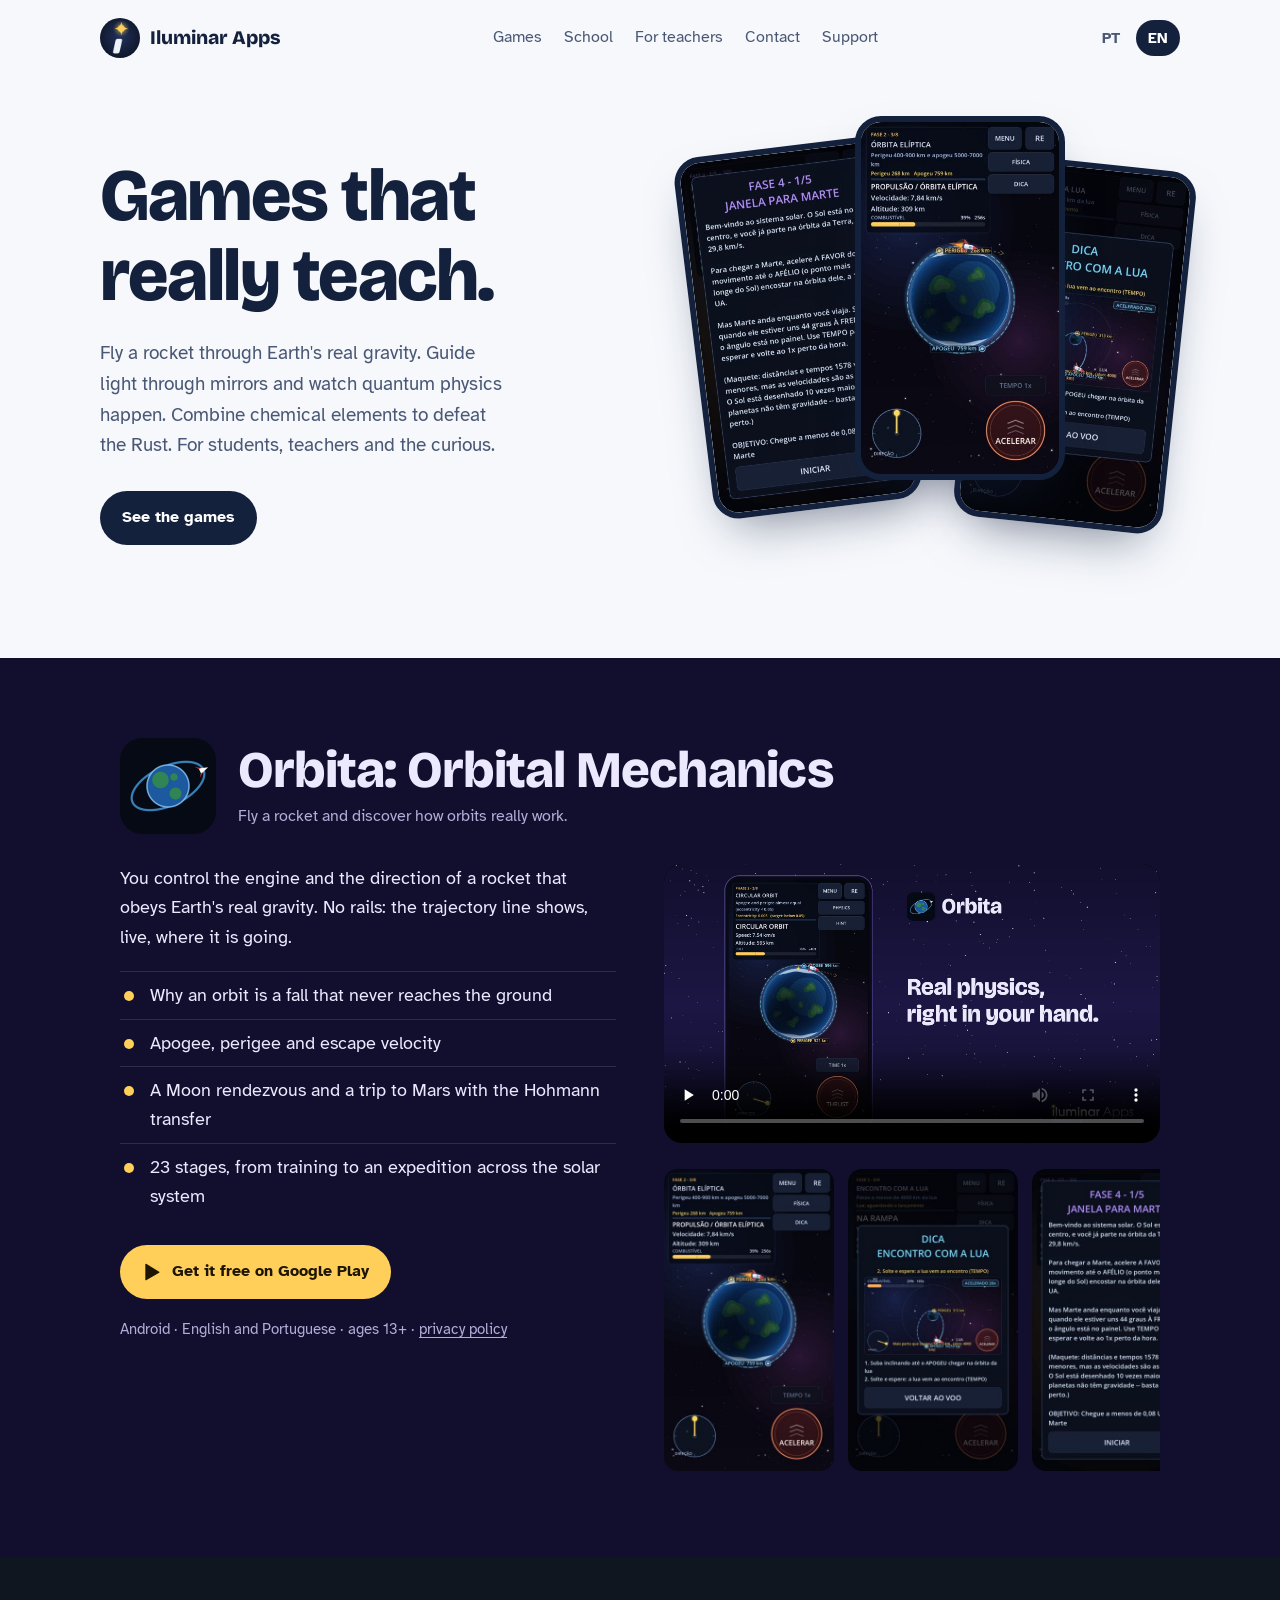
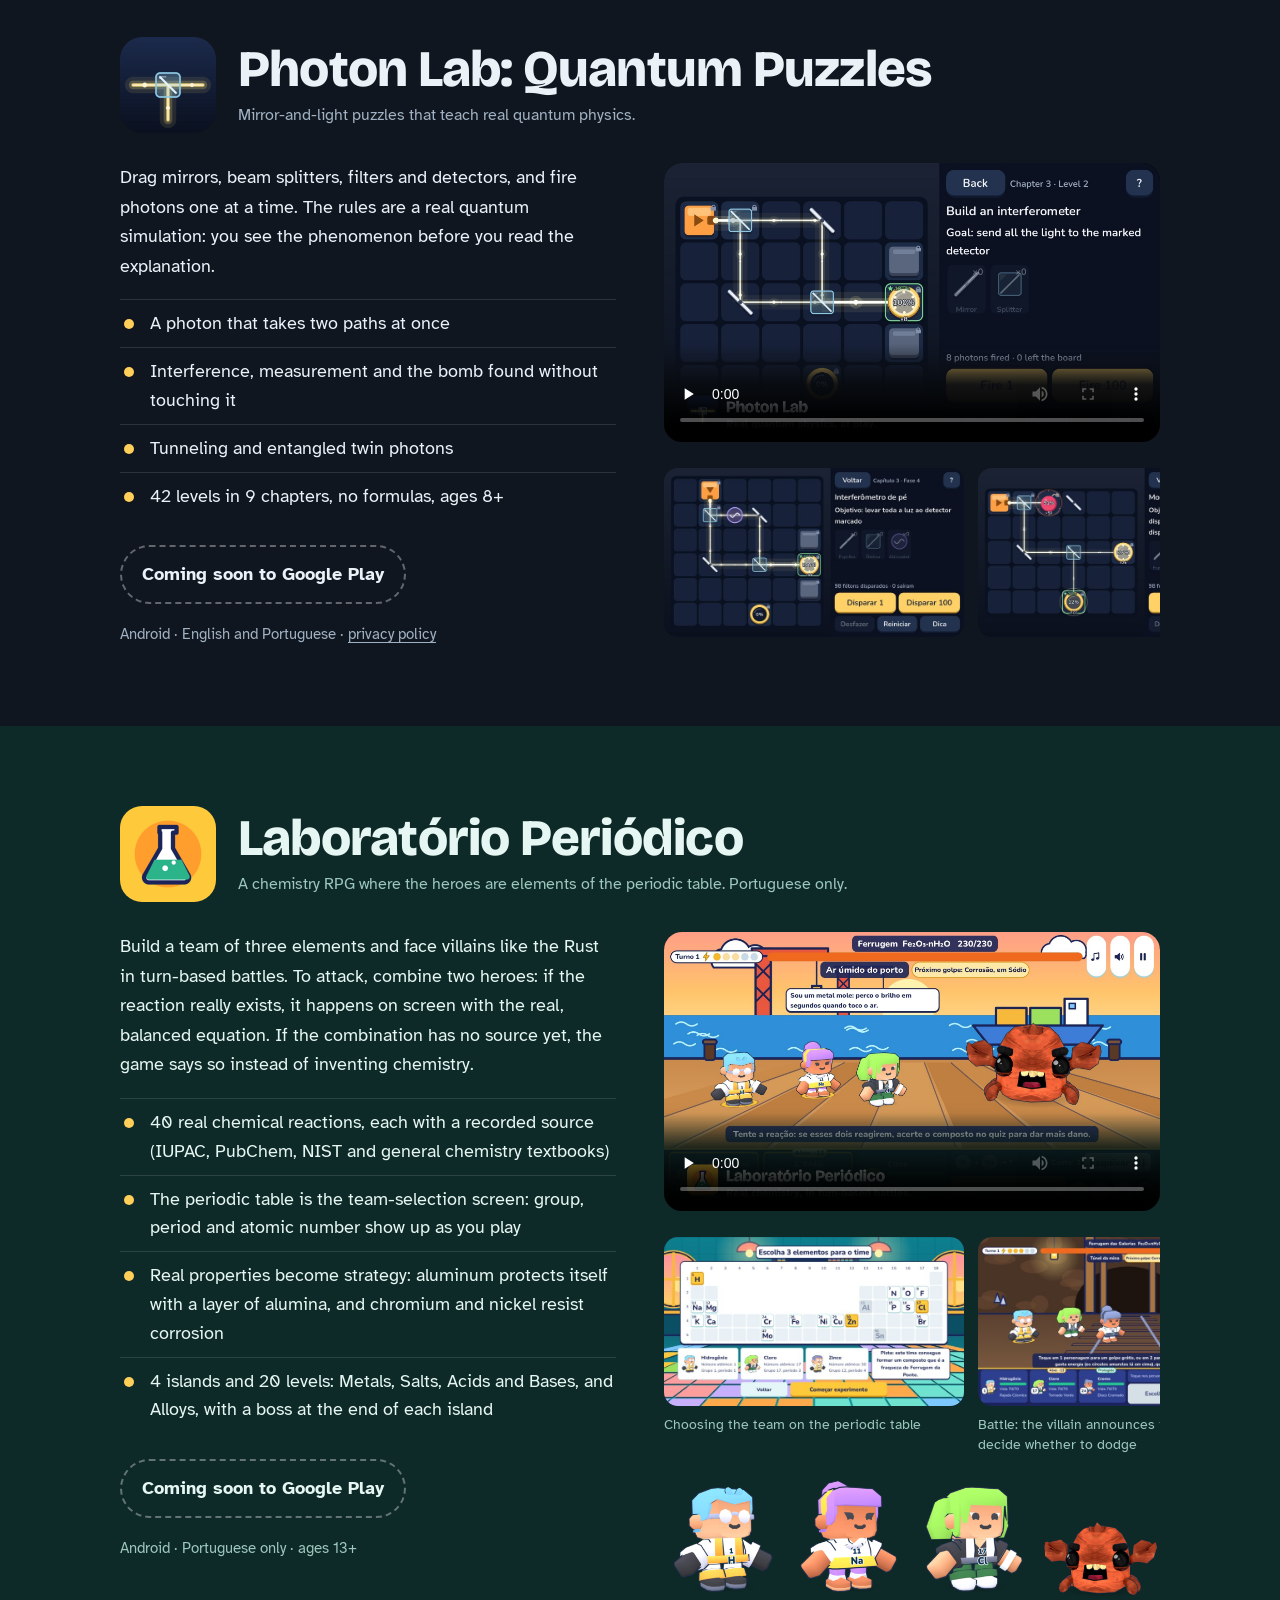
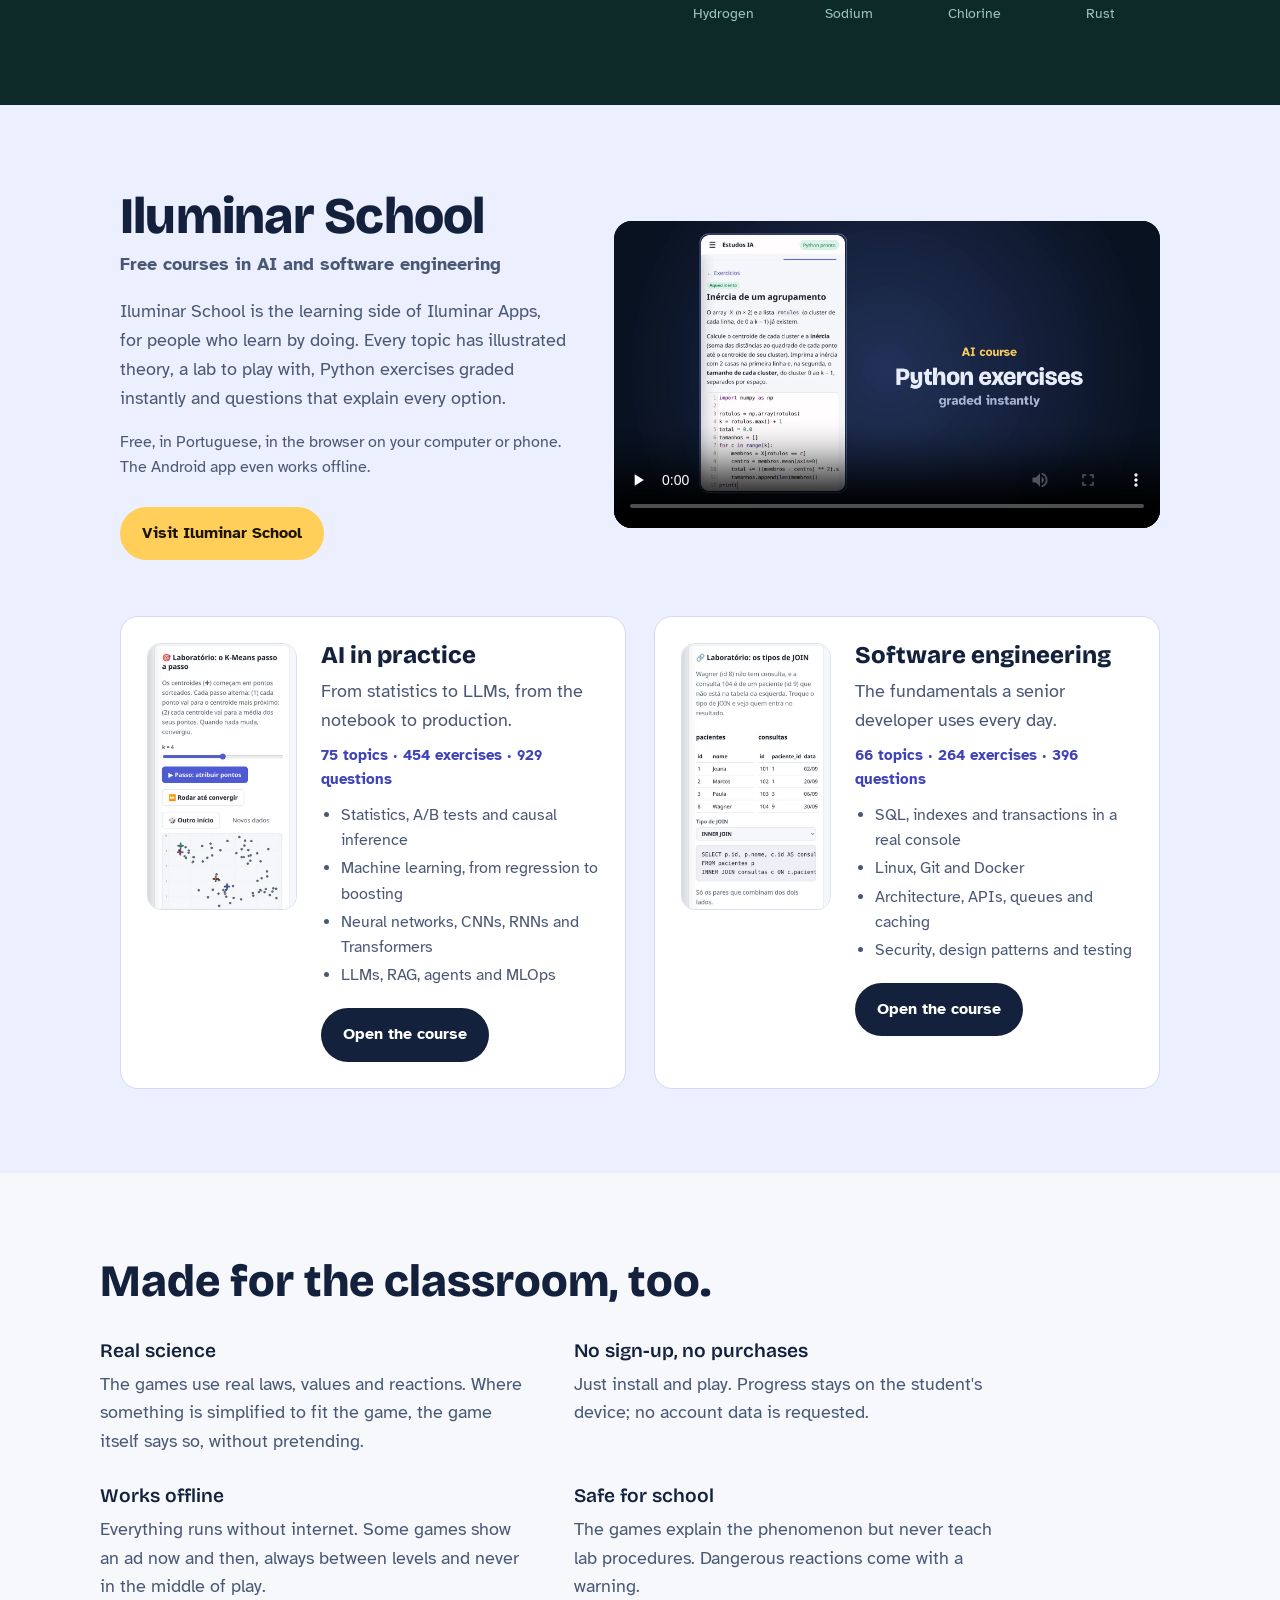
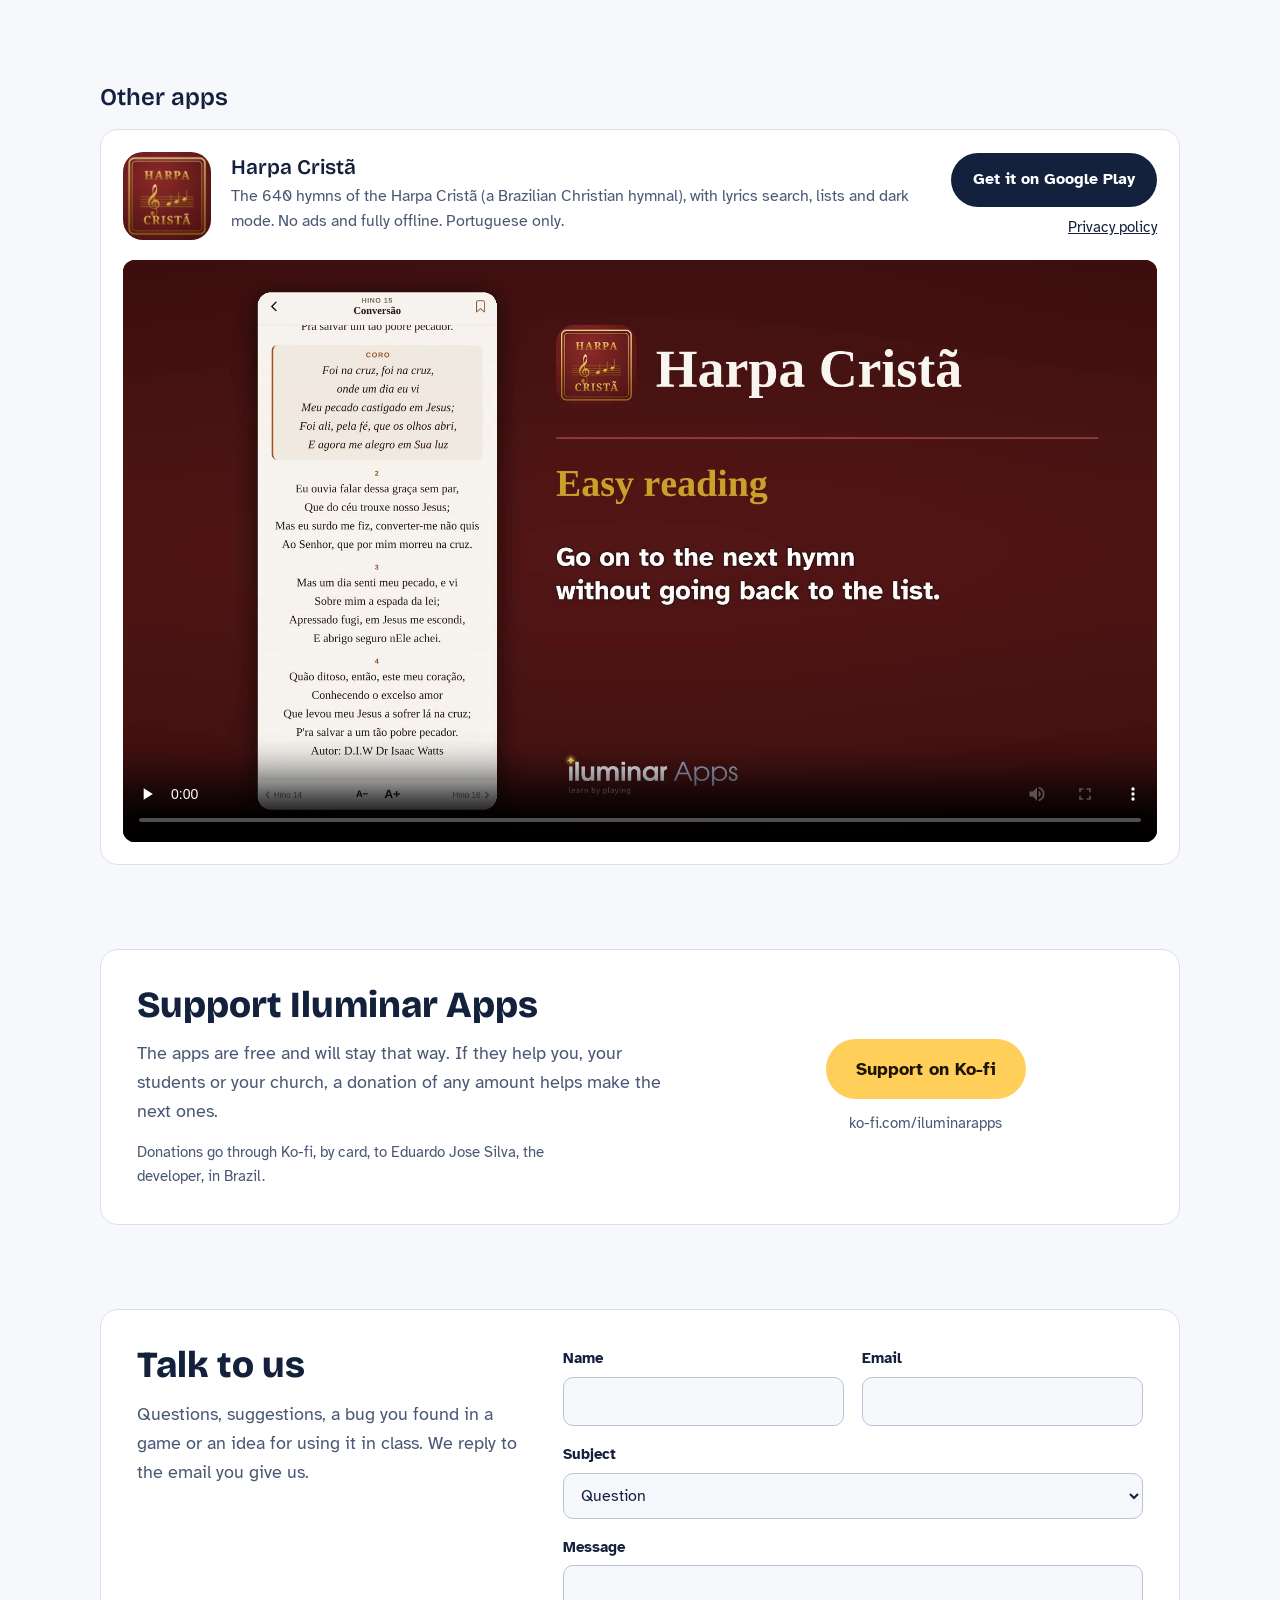
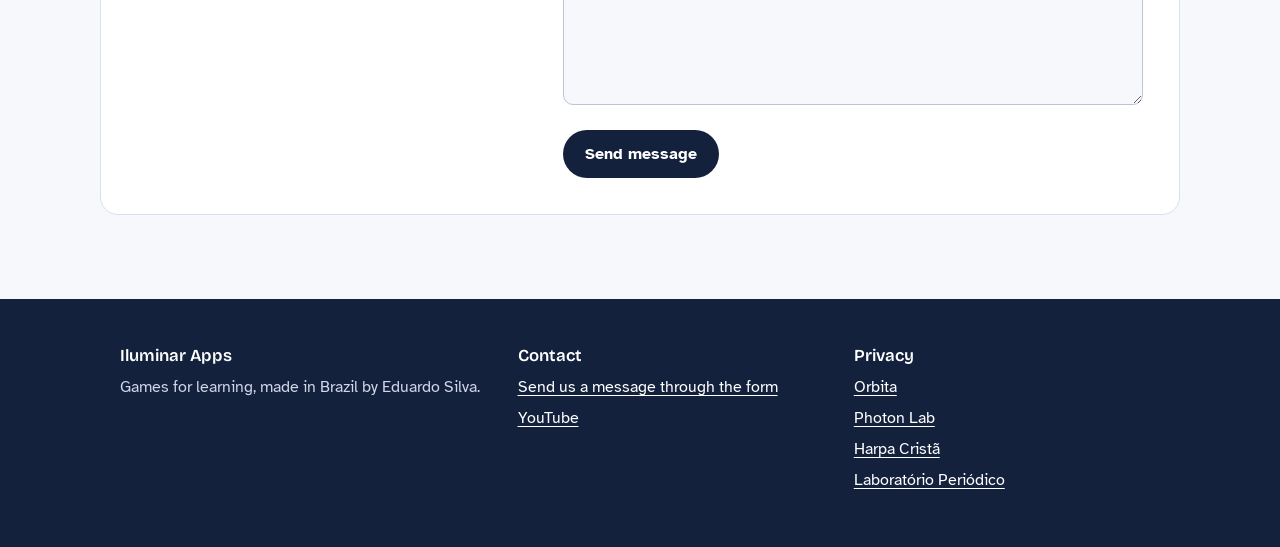
==== commit 32c0a6c0: "Rodape: link do canal do YouTube Co-Authored-By: Claude Opus 5.5 <noreply@anthropic.com>" ====
--- a/en/index.html
+++ b/en/index.html
@@ -534,6 +534,7 @@
     <div>
       <h3>Contact</h3>
       <p><a href="#fale">Send us a message through the form</a></p>
+      <p><a href="https://www.youtube.com/@iluminarapps" target="_blank" rel="noopener">YouTube</a></p>
     </div>
     <div>
       <h3>Privacy</h3>
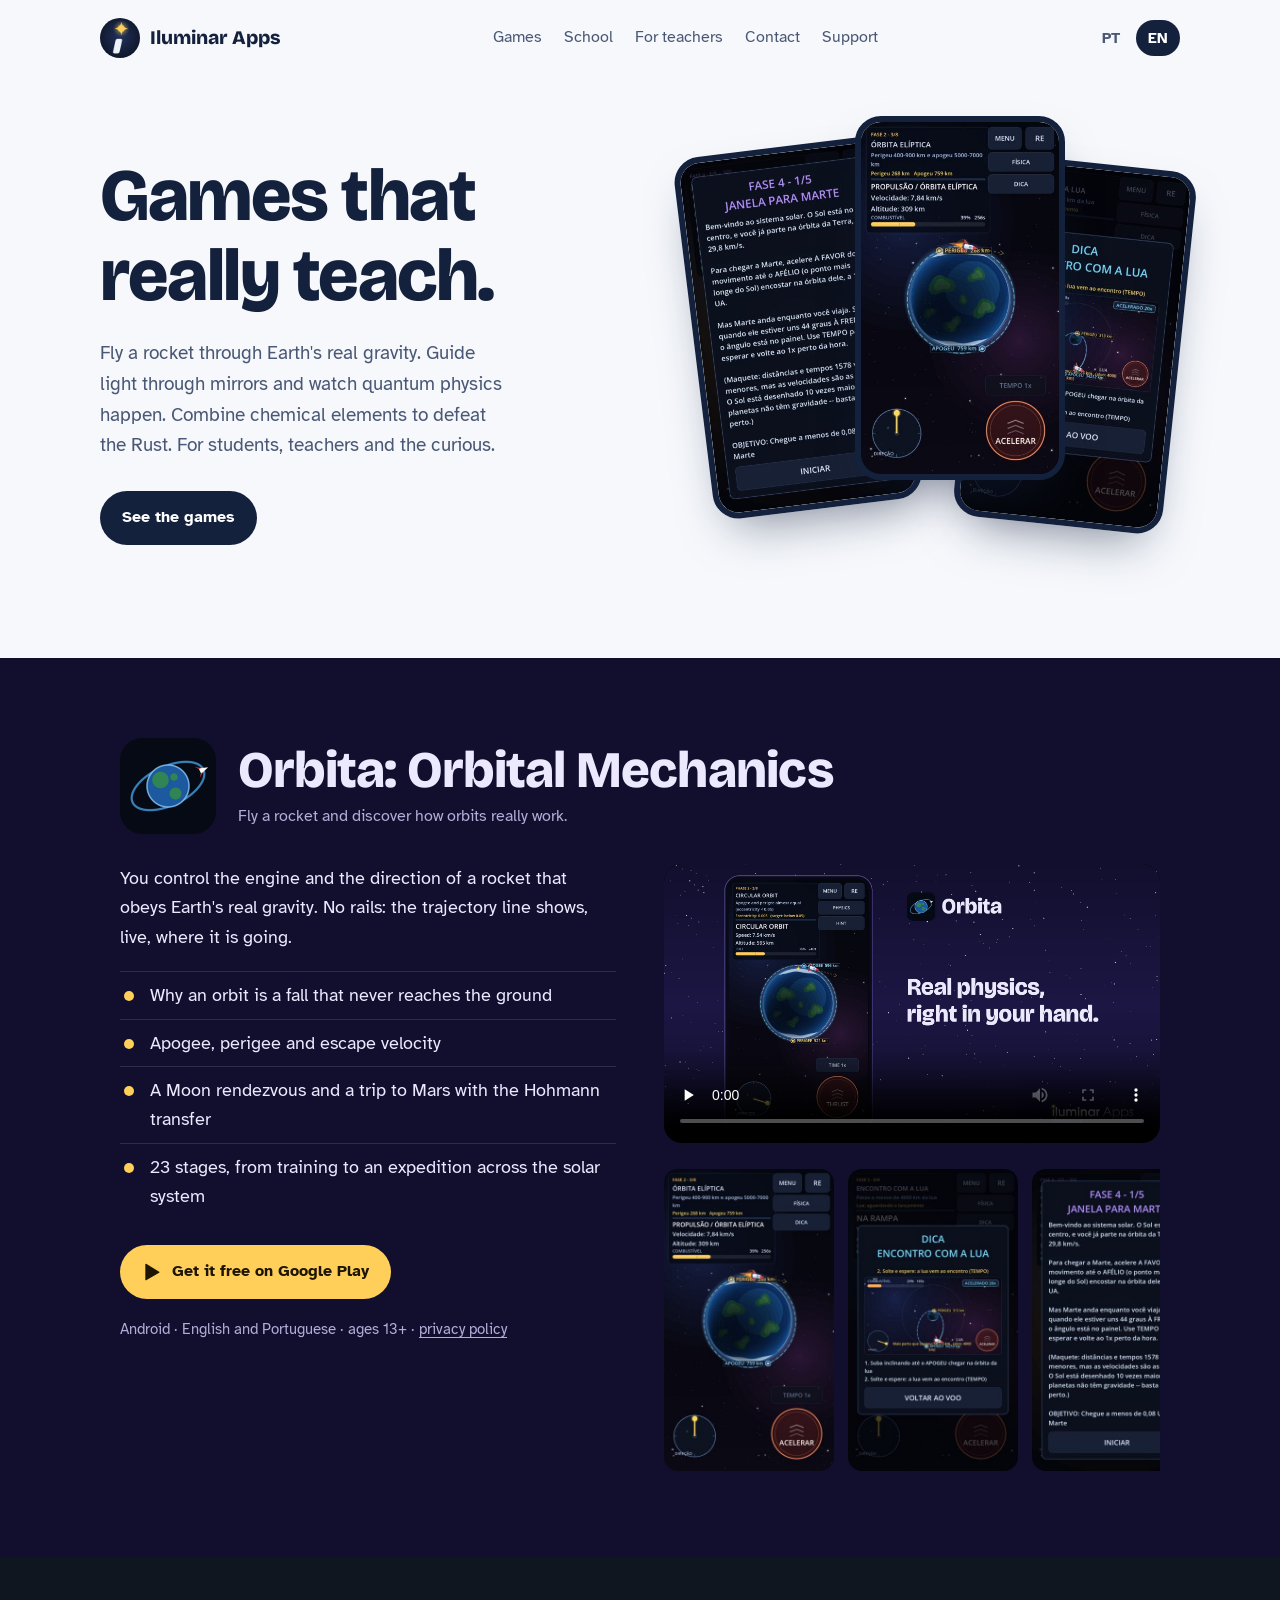
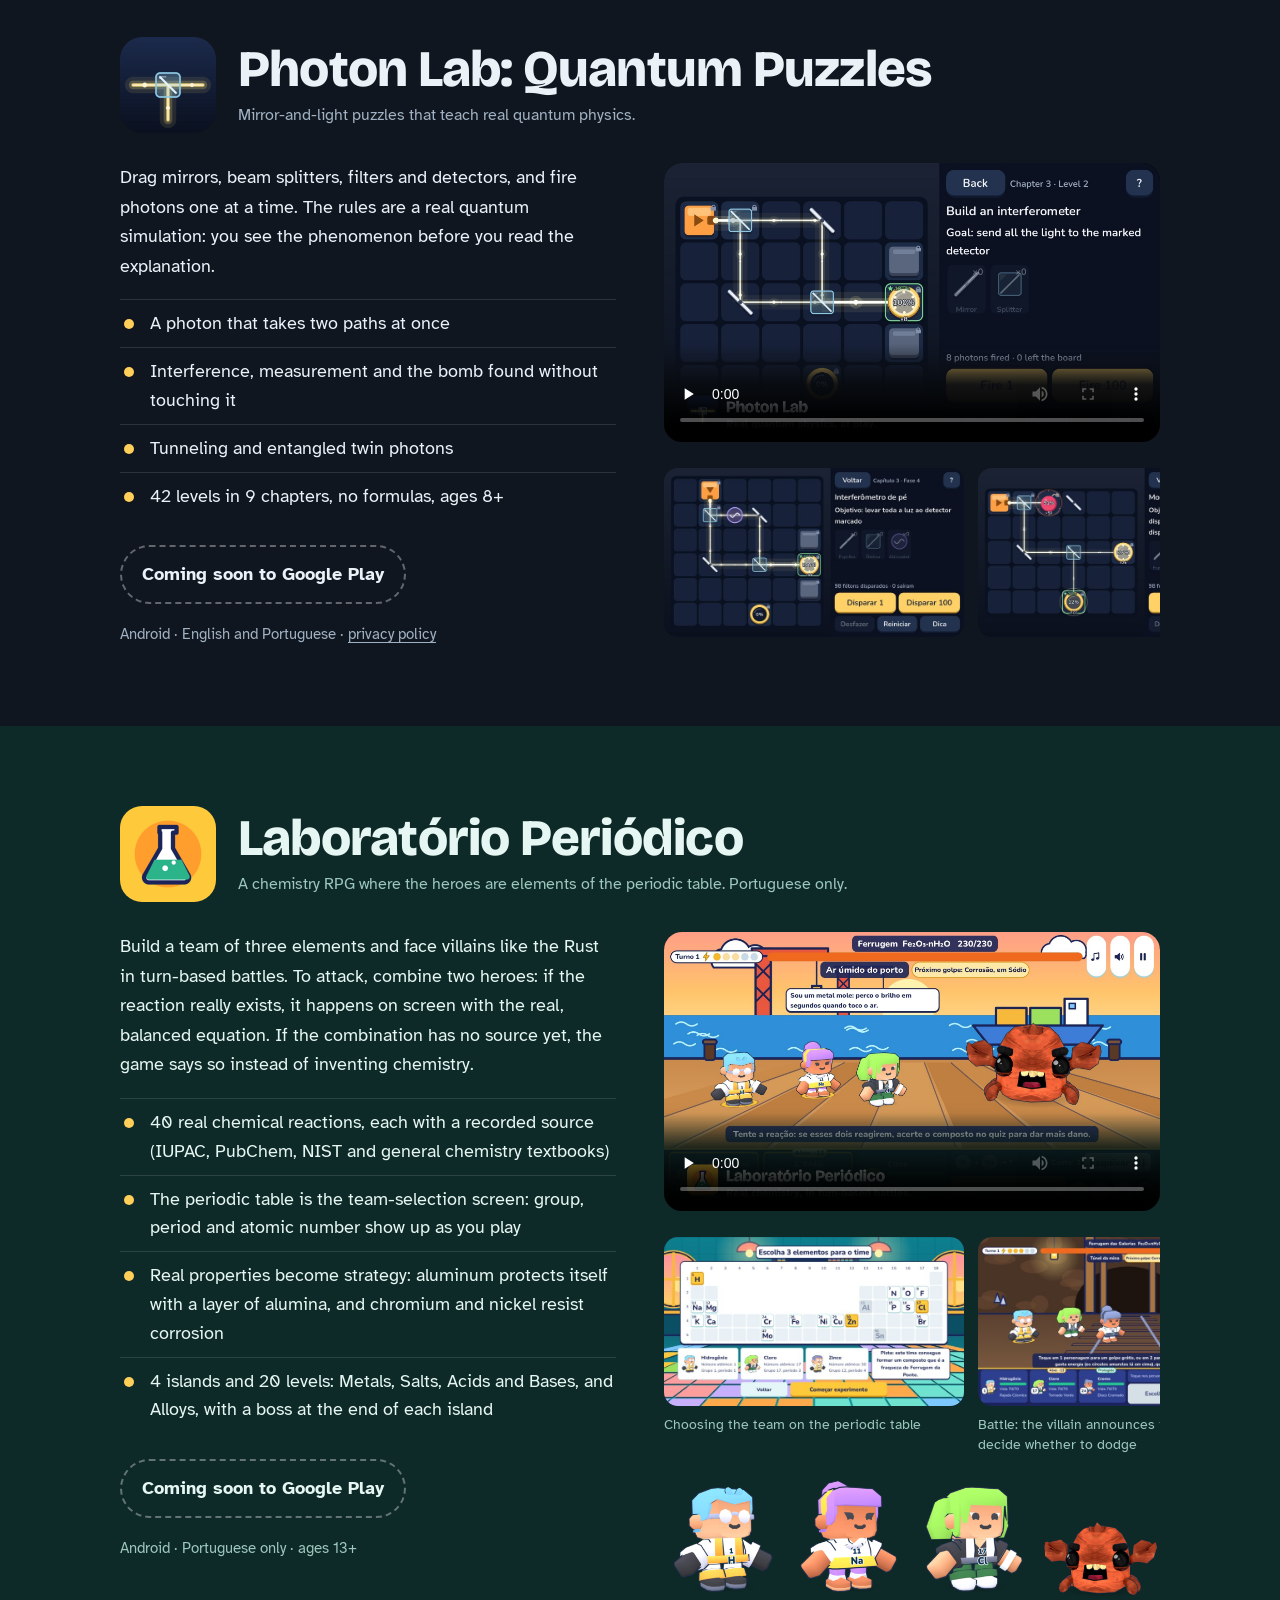
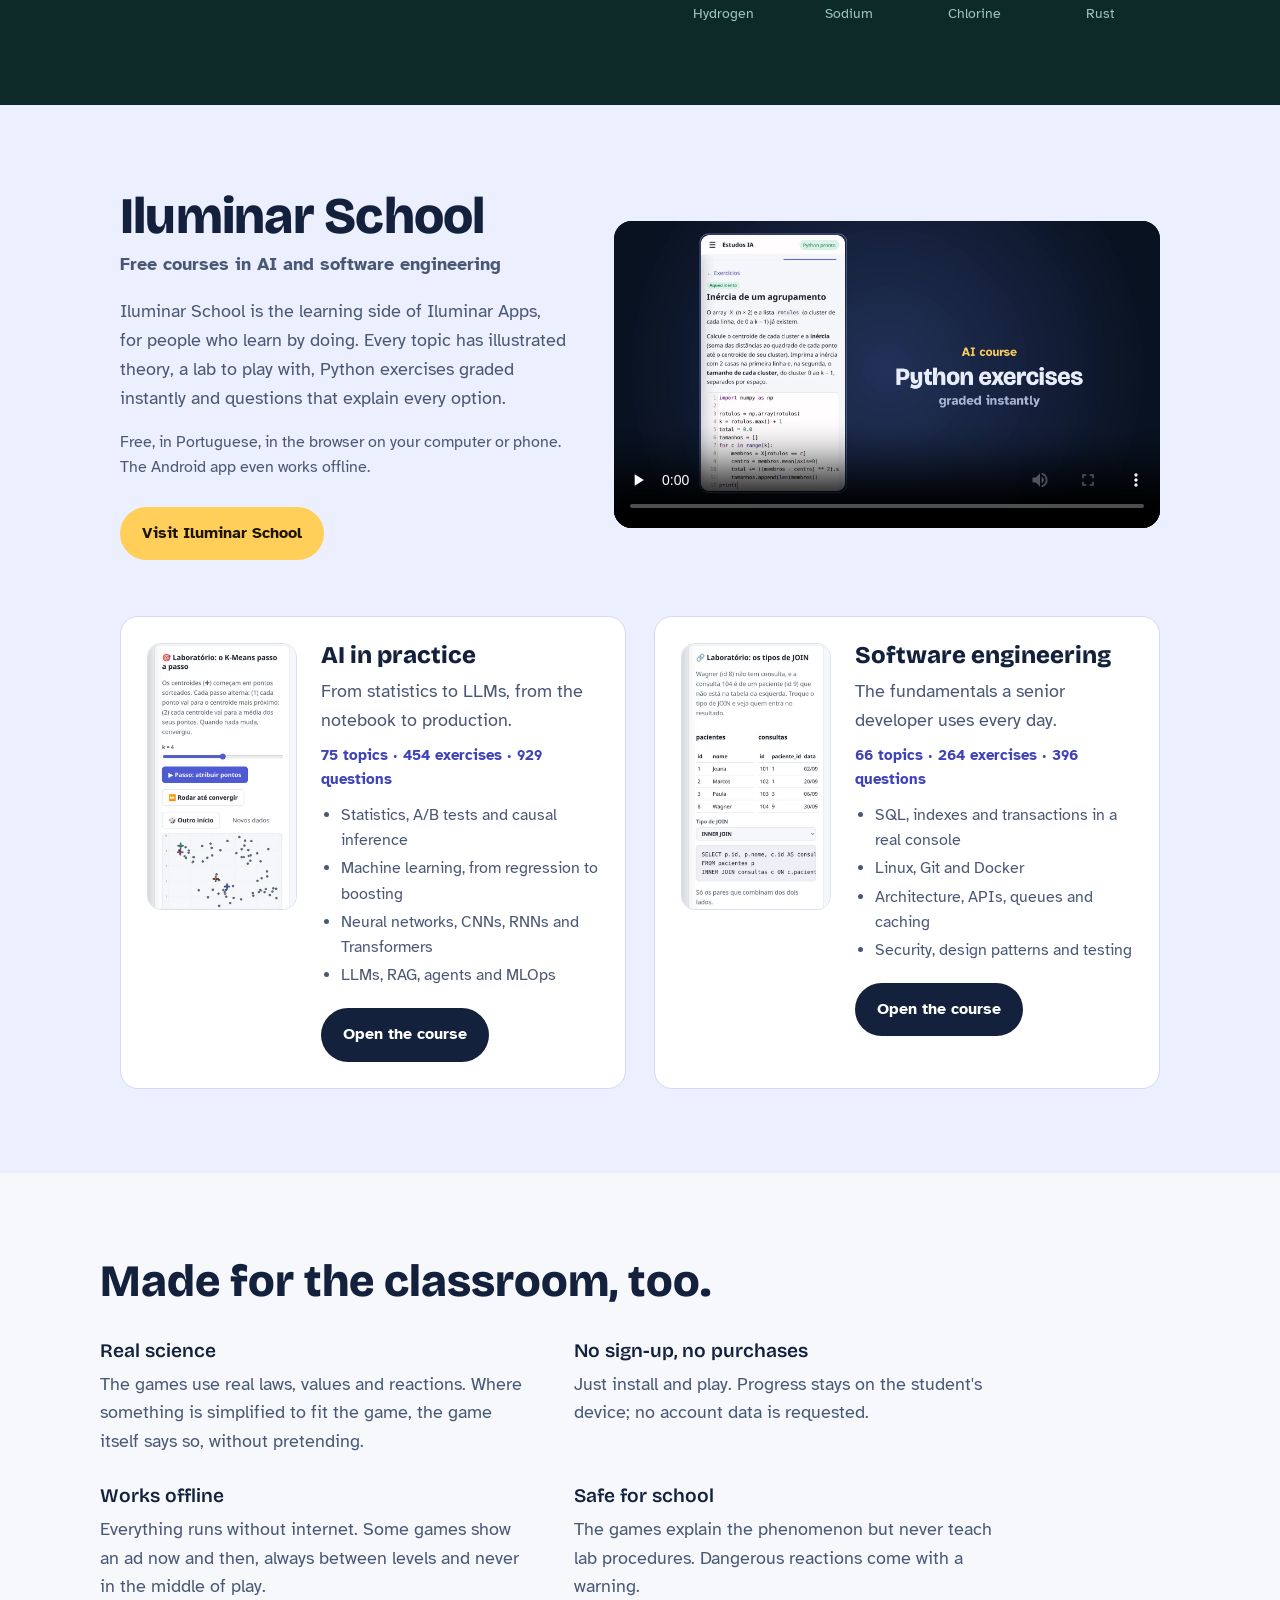
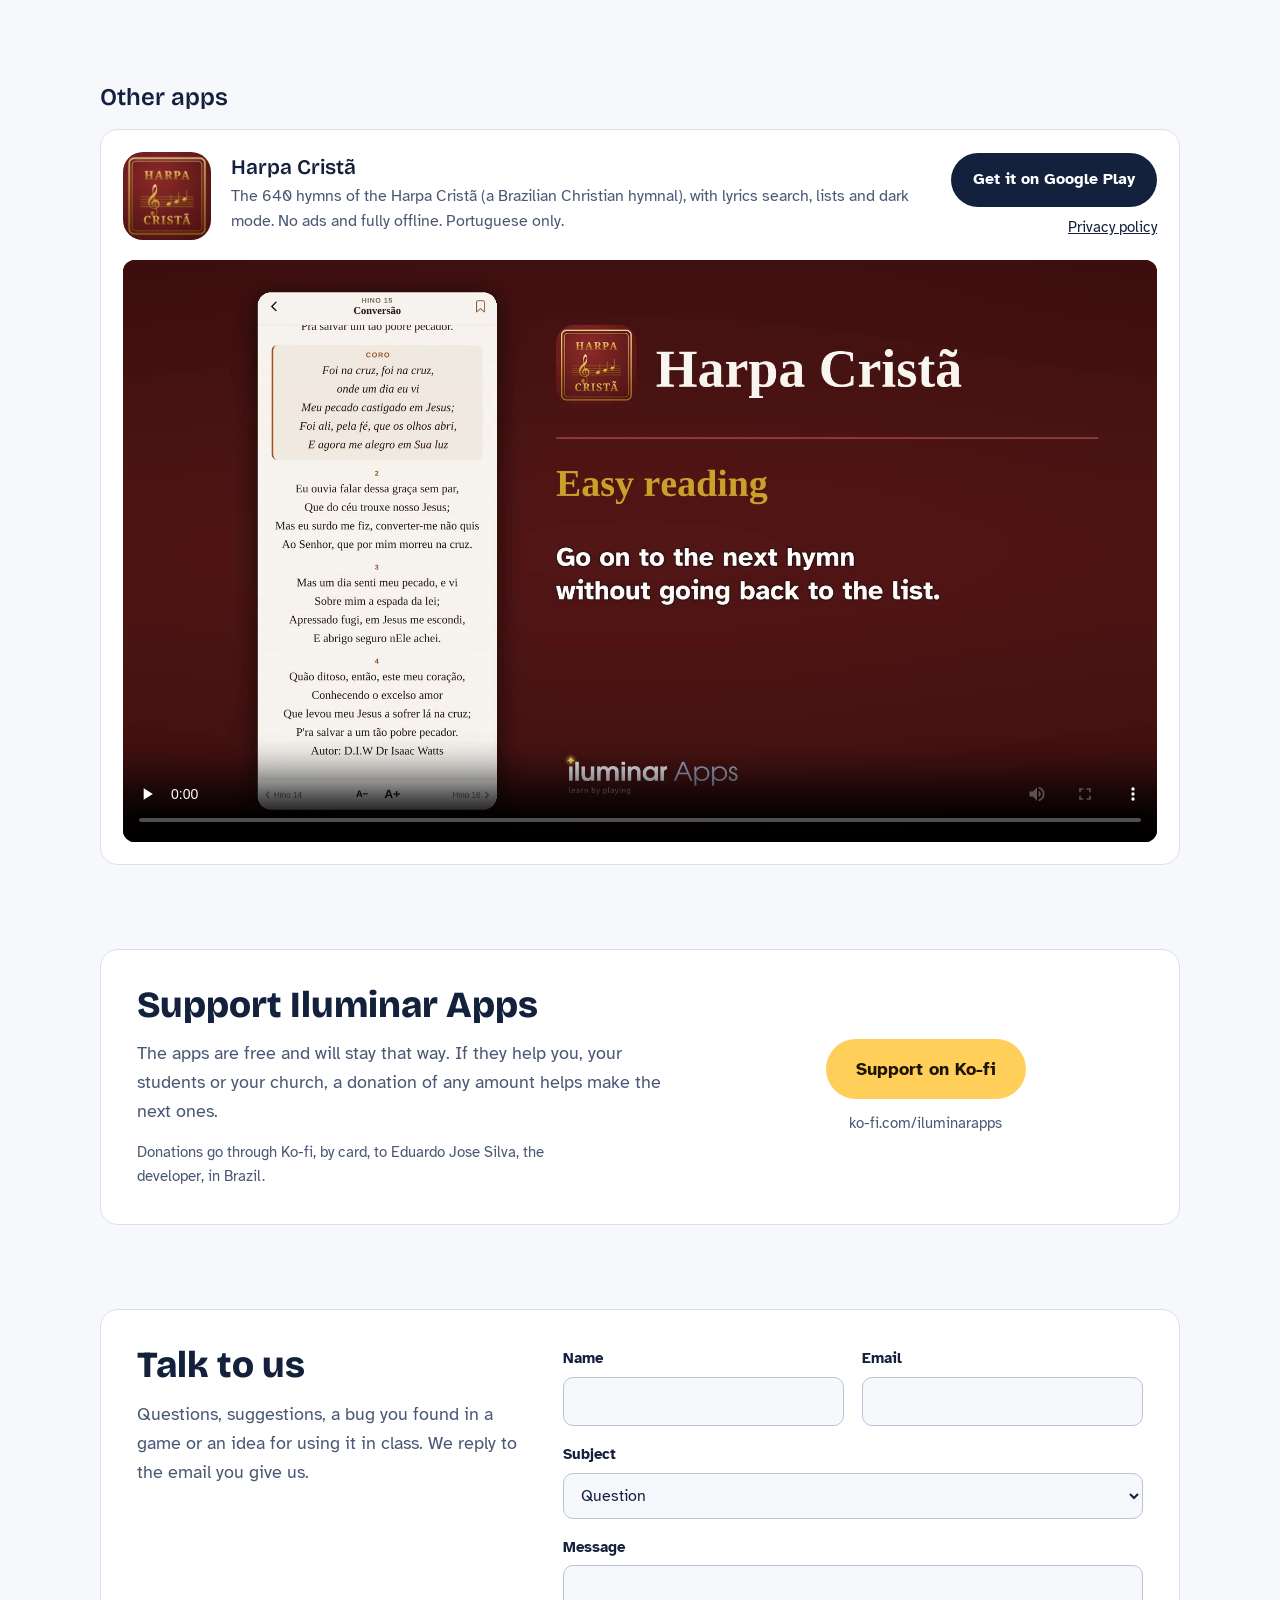
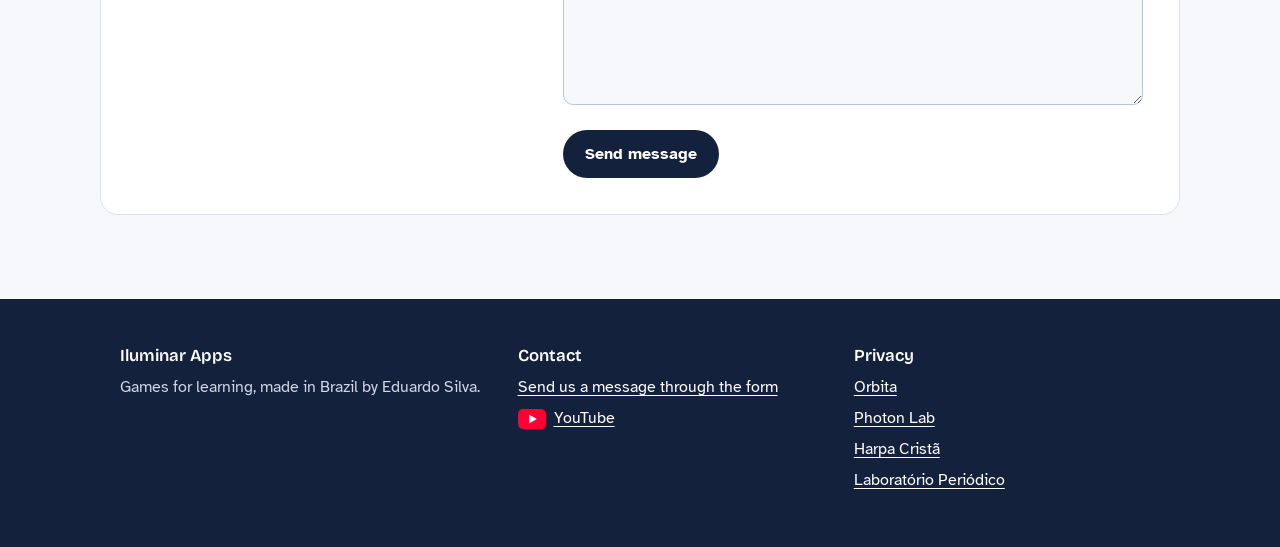
==== commit b47bfe25: "Rodape: simbolo do YouTube no link do canal Co-Authored-By: Claude Opus 5.5 <noreply@anthropic.com>" ====
--- a/en/index.html
+++ b/en/index.html
@@ -227,6 +227,8 @@
   footer h3 { color: #fff; font-size: 1.05rem; font-weight: 600; margin-bottom: 10px; }
   footer p { margin: 0 0 6px; }
   footer a { color: #fff; text-underline-offset: 3px; }
+  footer a.yt { display: inline-flex; align-items: center; gap: 8px; }
+  footer a.yt svg { flex: none; }
 
   @media (max-width: 860px) {
     .hero { grid-template-columns: 1fr; padding-top: 16px; }
@@ -534,7 +536,7 @@
     <div>
       <h3>Contact</h3>
       <p><a href="#fale">Send us a message through the form</a></p>
-      <p><a href="https://www.youtube.com/@iluminarapps" target="_blank" rel="noopener">YouTube</a></p>
+      <p><a class="yt" href="https://www.youtube.com/@iluminarapps" target="_blank" rel="noopener"><svg viewBox="0 0 28 20" width="28" height="20" aria-hidden="true"><rect width="28" height="20" rx="5" fill="#ff0033"/><path d="M11 5.5v9l7.8-4.5z" fill="#fff"/></svg>YouTube</a></p>
     </div>
     <div>
       <h3>Privacy</h3>
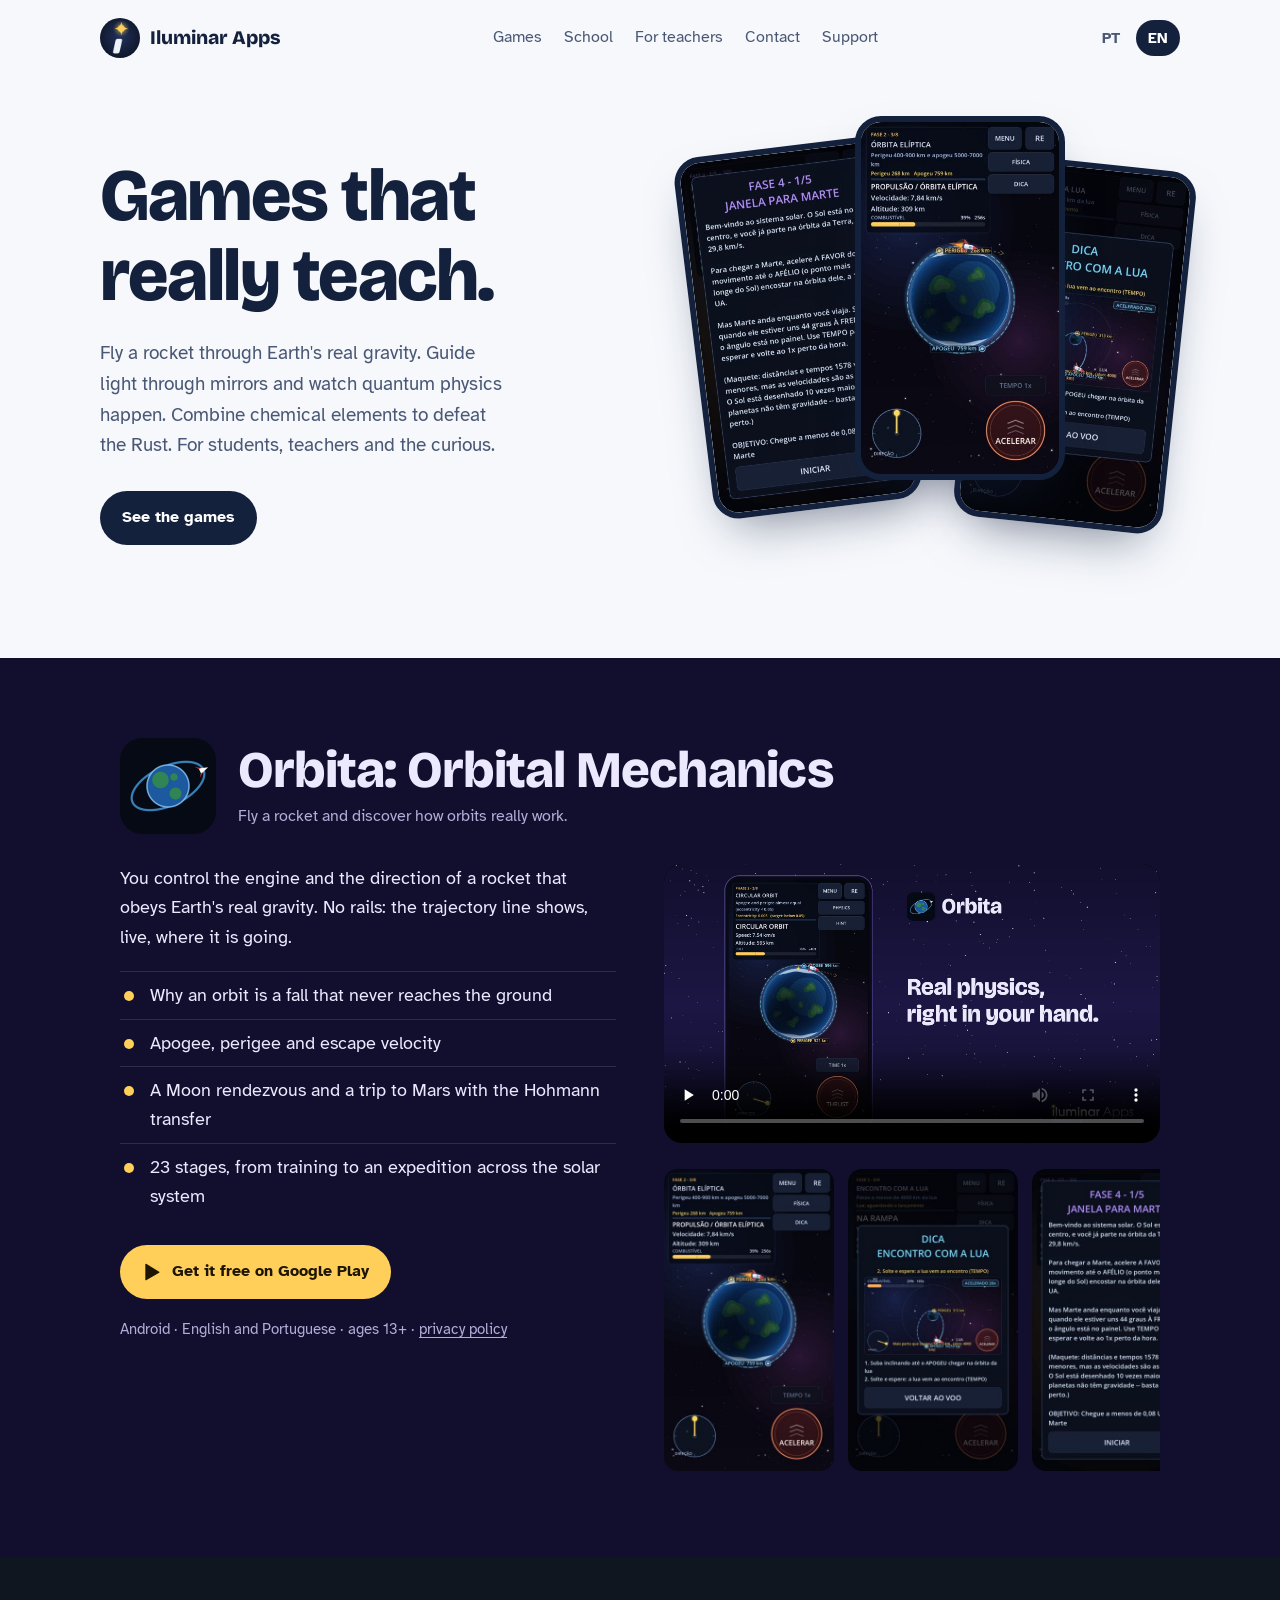
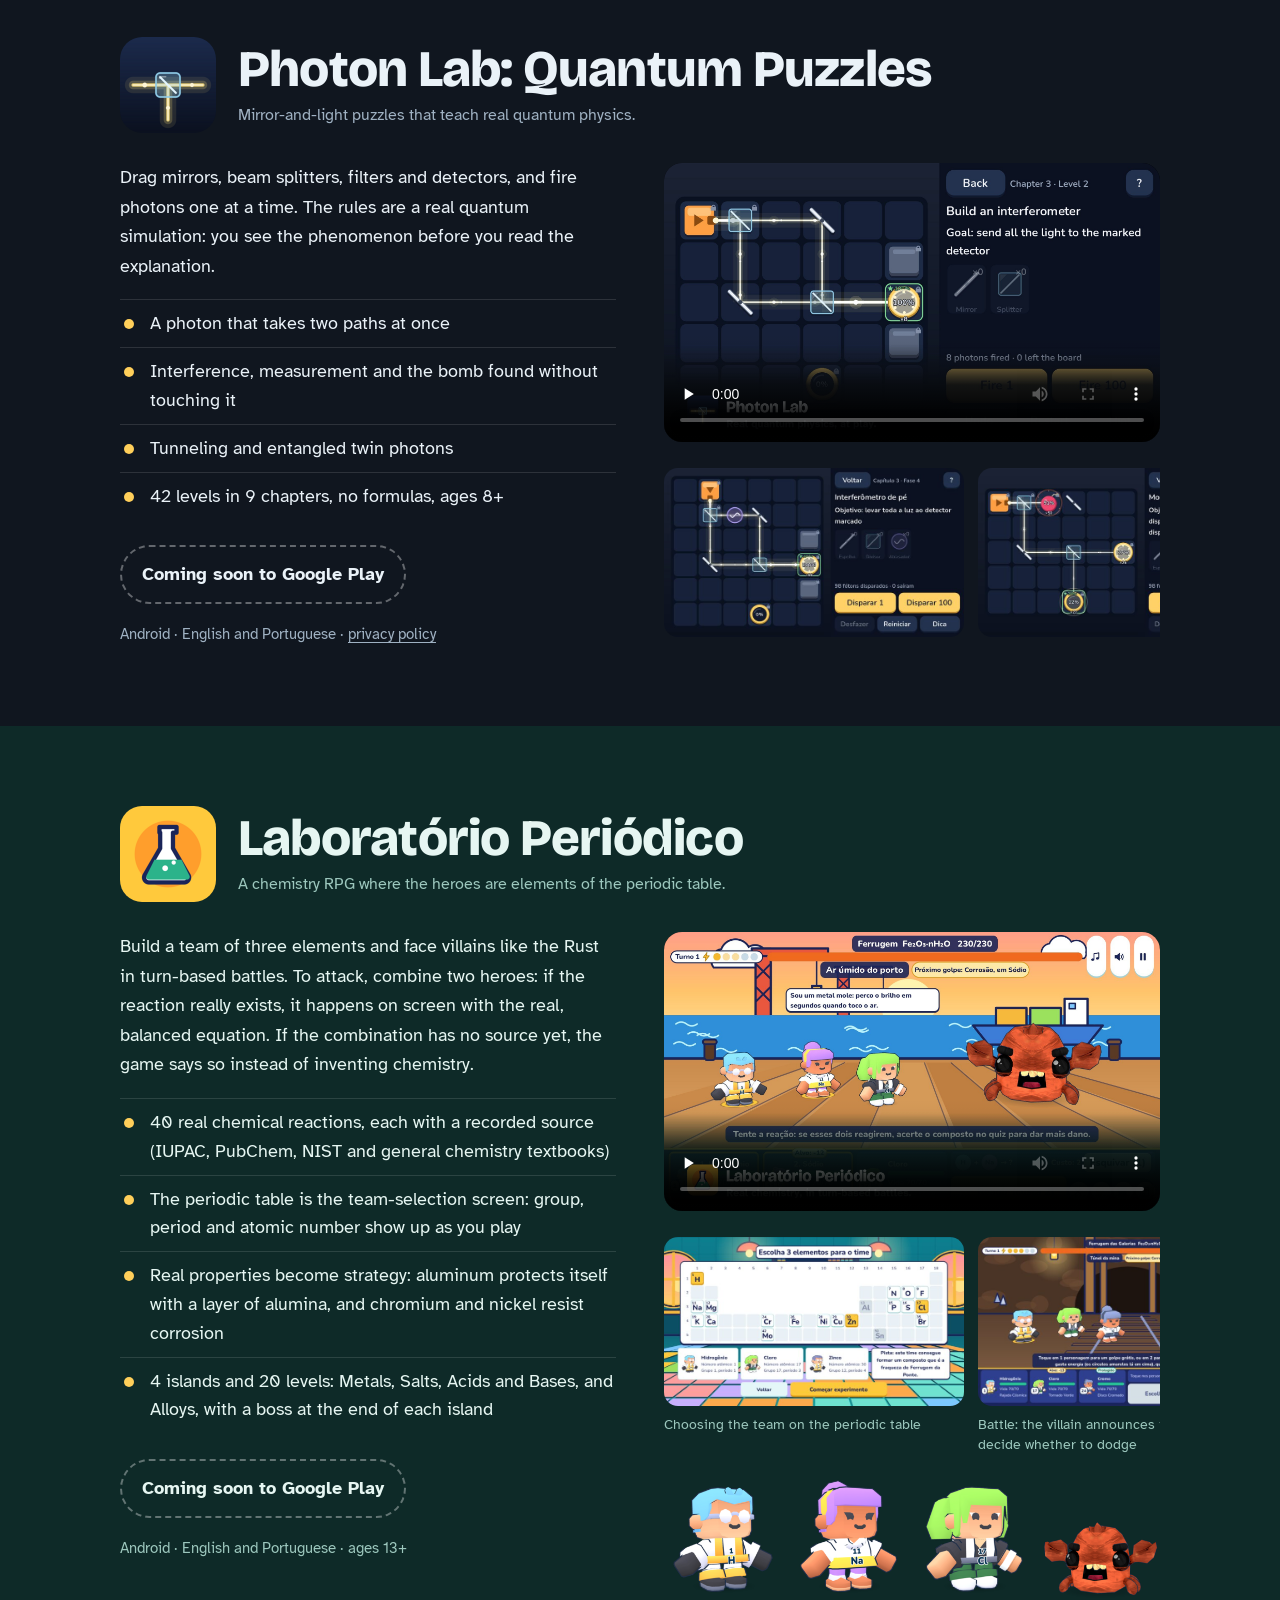
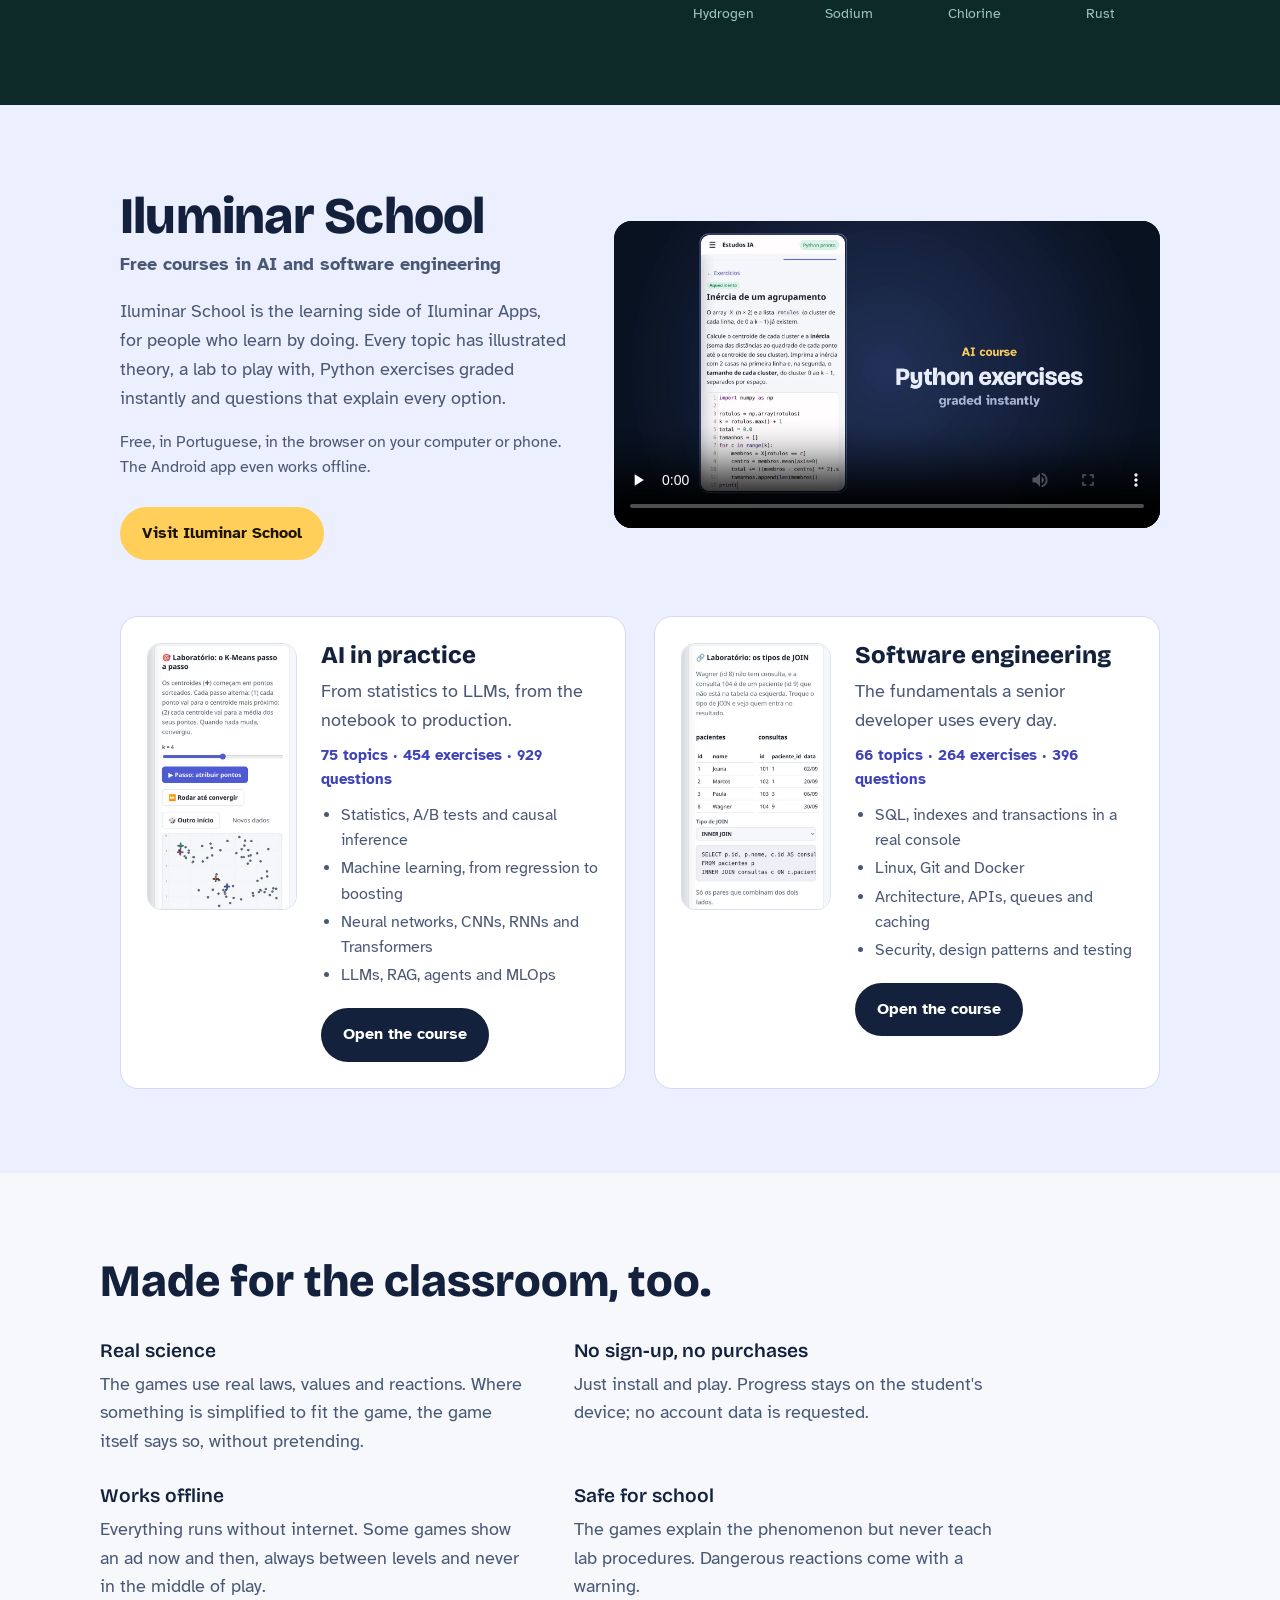
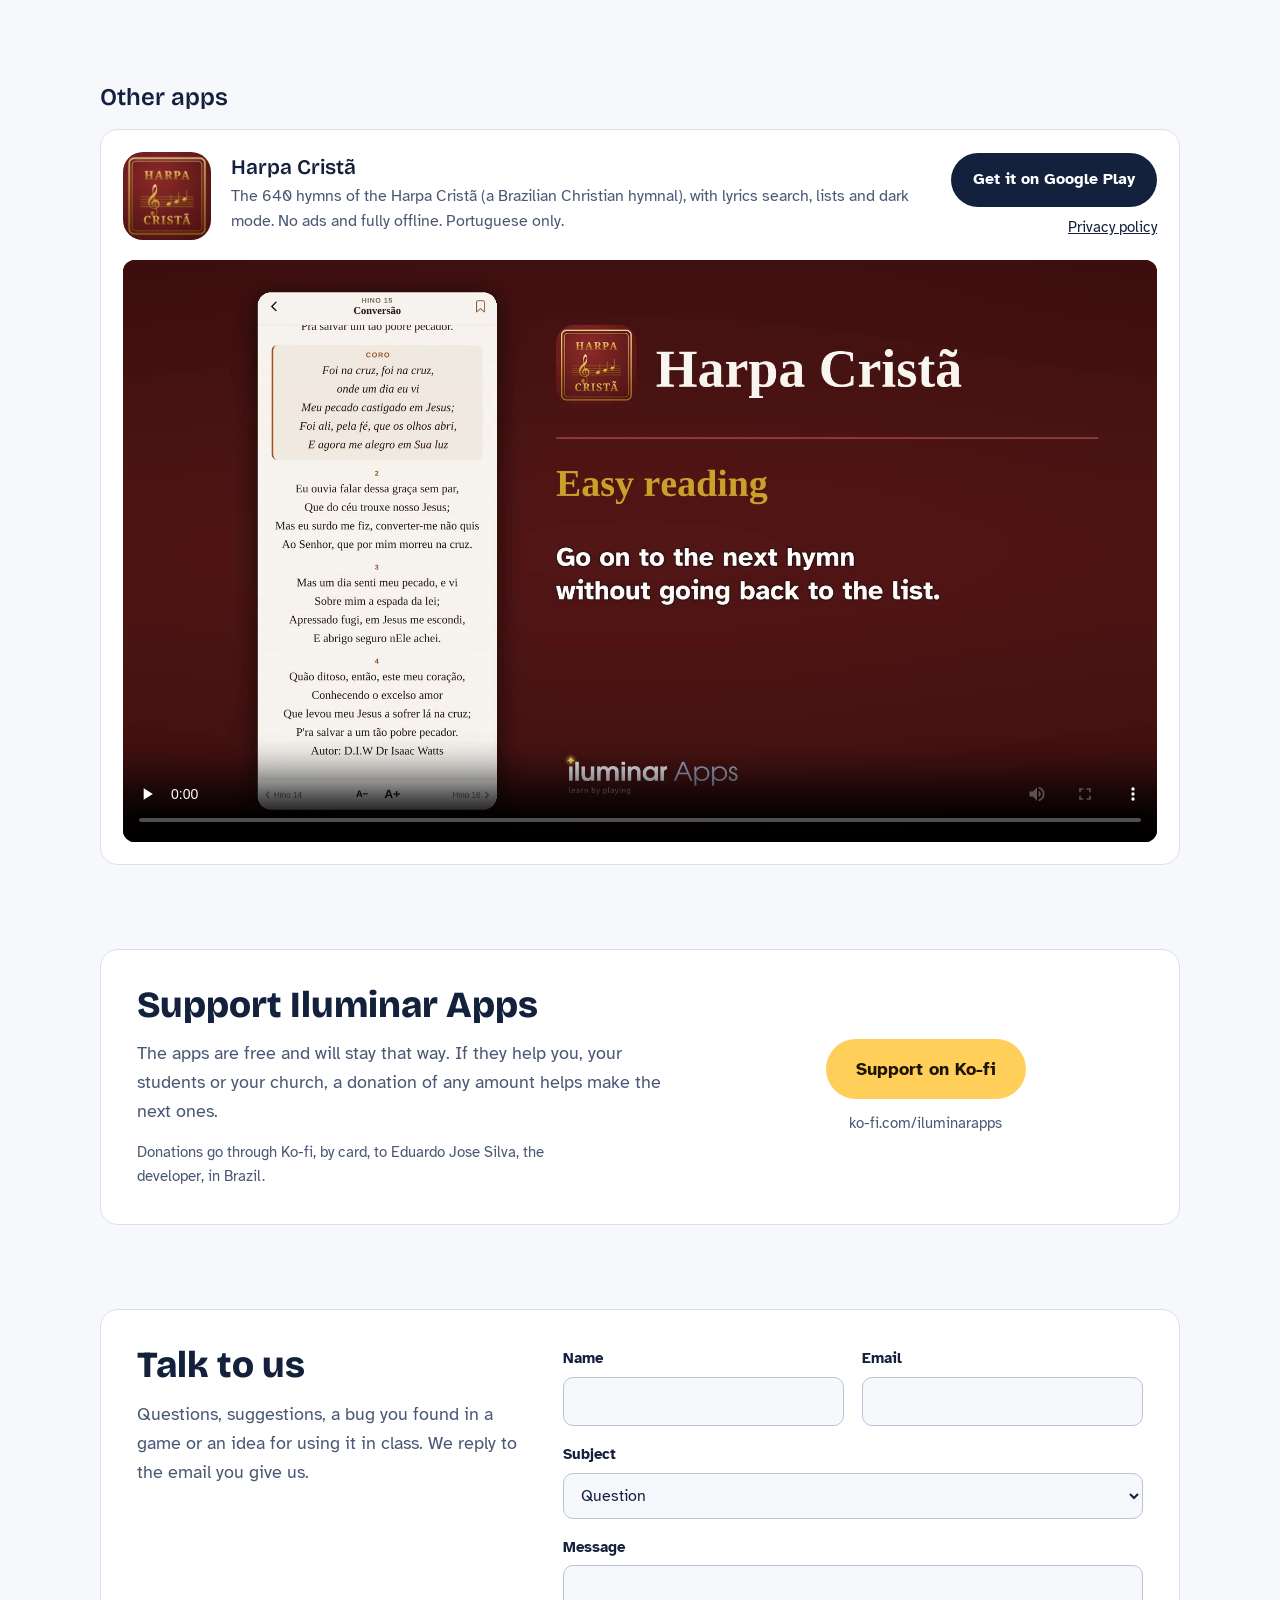
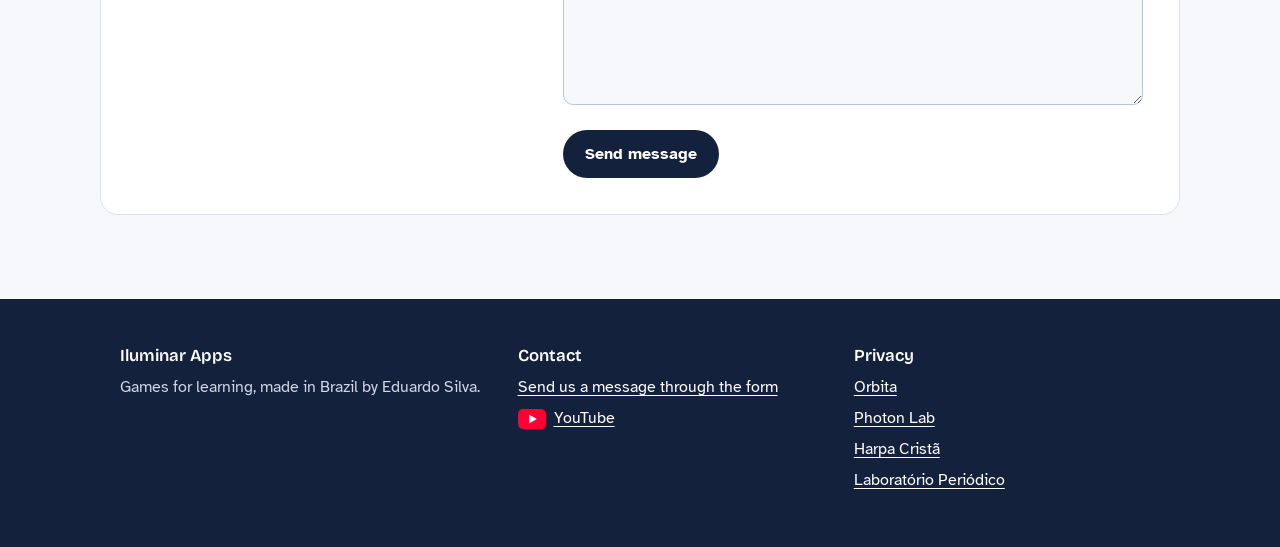
==== commit 5b60a048: "Laboratorio Periodico: politica atualizada (anuncio a cada 5 minutos, depois da batalha ou do Duelo;" ====
--- a/en/index.html
+++ b/en/index.html
@@ -367,7 +367,7 @@
           <img src="../img/periodico-icone.png" alt="" width="192" height="192">
           <div>
             <h2 id="t-periodico">Laboratório Periódico</h2>
-            <p class="en">A chemistry RPG where the heroes are elements of the periodic table. Portuguese only.</p>
+            <p class="en">A chemistry RPG where the heroes are elements of the periodic table.</p>
           </div>
         </div>
         <div class="game-body">
@@ -380,7 +380,7 @@
               <li>4 islands and 20 levels: Metals, Salts, Acids and Bases, and Alloys, with a boss at the end of each island</li>
             </ul>
             <span class="soon">Coming soon to Google Play</span>
-            <p class="meta">Android · Portuguese only · ages 13+</p>
+            <p class="meta">Android · English and Portuguese · ages 13+</p>
           </div>
           <div>
             <video class="feature" controls preload="none" playsinline width="1920" height="1080" poster="../video/poster-periodico-en-16x9.jpg" aria-label="Laboratório Periódico video, 1 minute and 36 seconds"><source src="../video/laboratorio-periodico-en-16x9.mp4" type="video/mp4"></video>
@@ -469,7 +469,7 @@
       </div>
       <div class="links">
         <a class="btn btn-ink" href="https://play.google.com/store/apps/details?id=com.eduardo.harpacrista">Get it on Google Play</a>
-        <a href="https://github.com/eduardo7321/harpa-crista-app/blob/main/PRIVACY.md">Privacy policy</a>
+        <a href="../harpa-crista-privacidade/">Privacy policy</a>
       </div>
       <video class="feature" controls preload="none" playsinline width="1920" height="1080" poster="../video/poster-harpa-en-16x9.jpg" aria-label="Harpa Cristã video, 1 minute and 29 seconds"><source src="../video/harpa-crista-en-16x9.mp4" type="video/mp4"></video>
     </div>
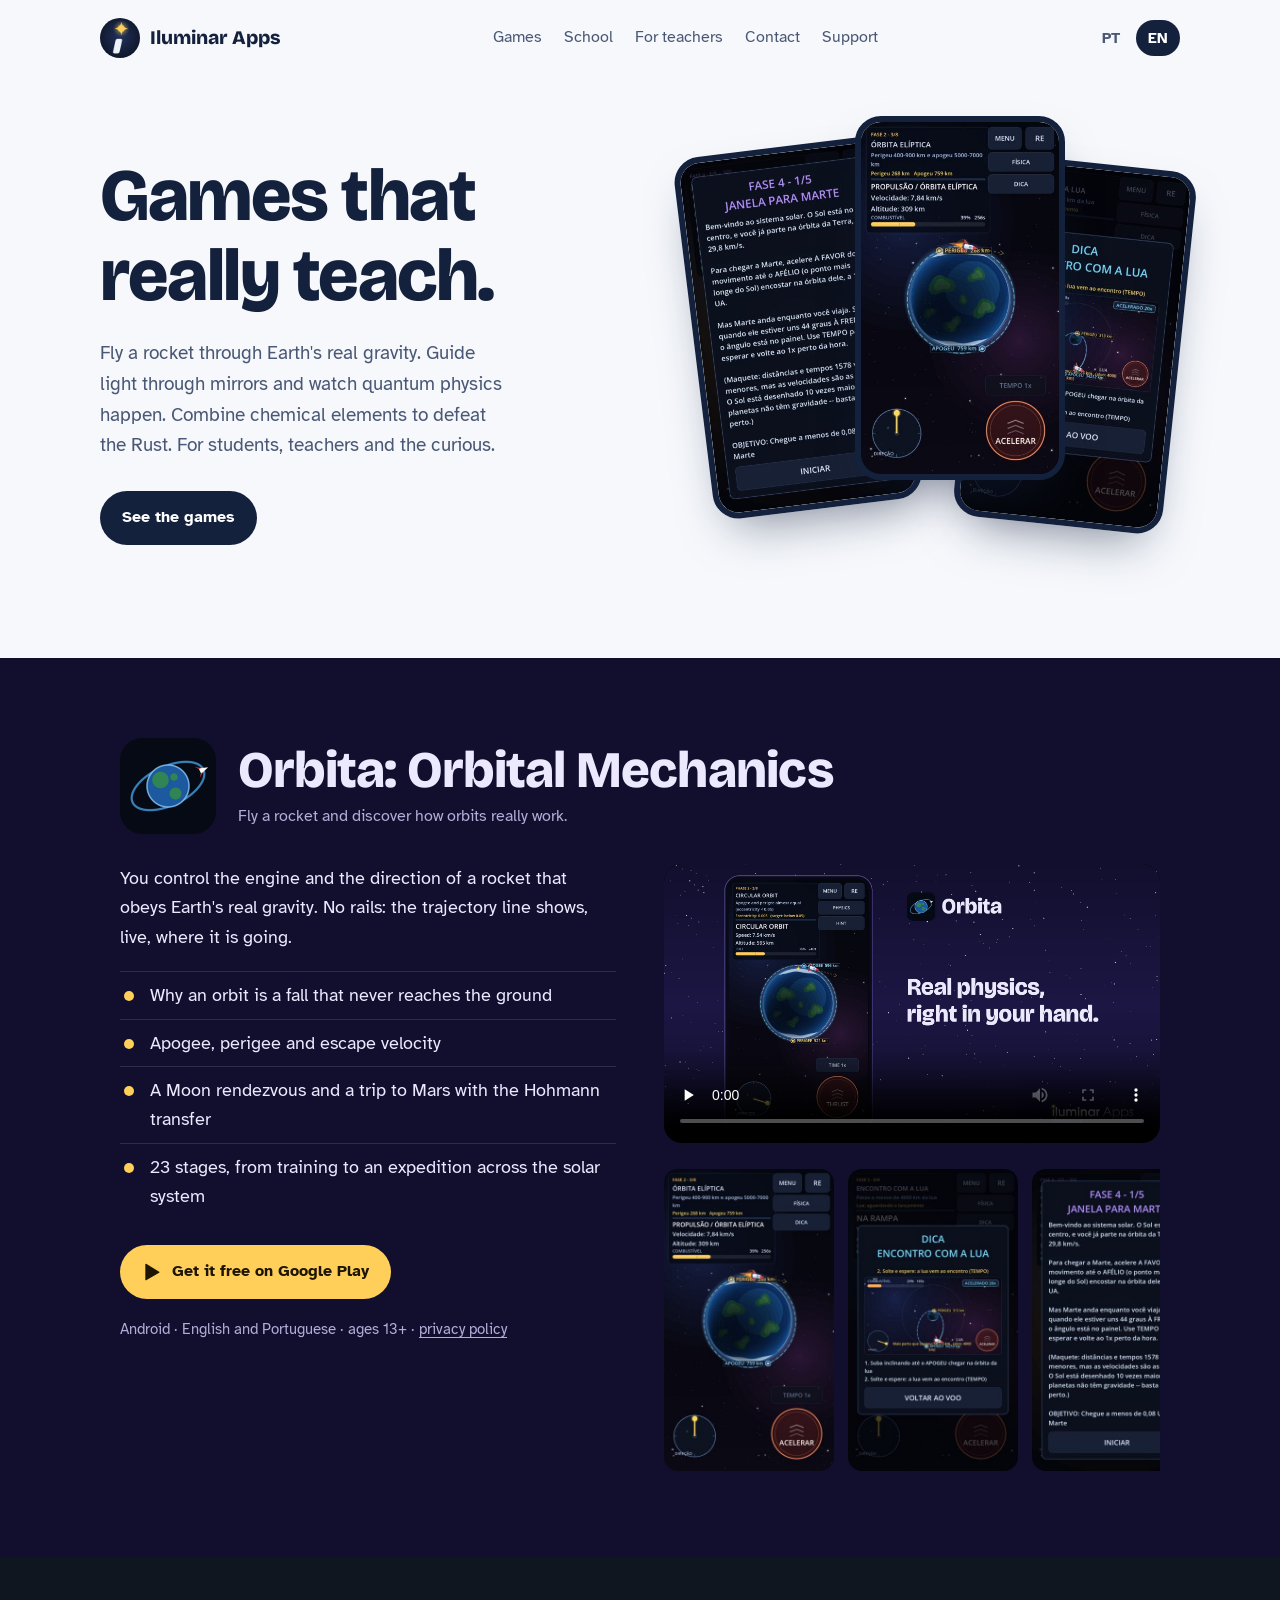
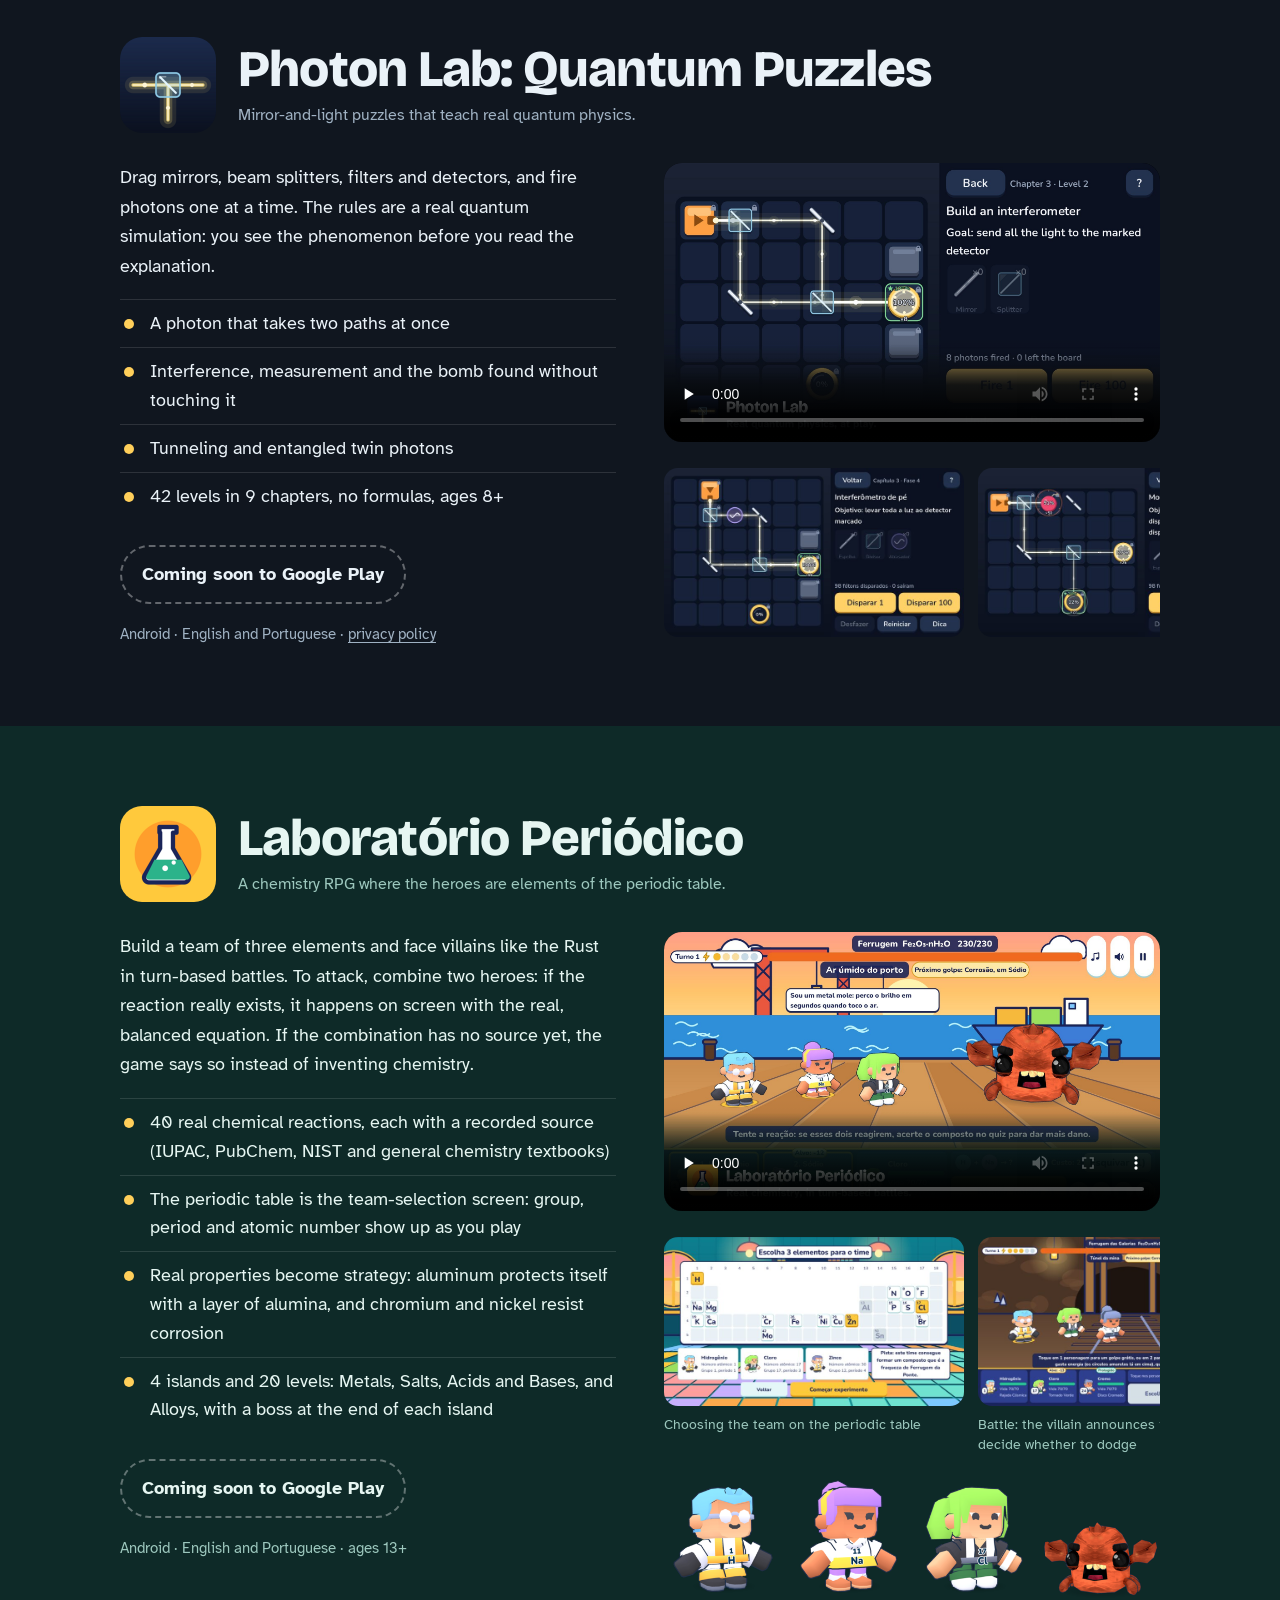
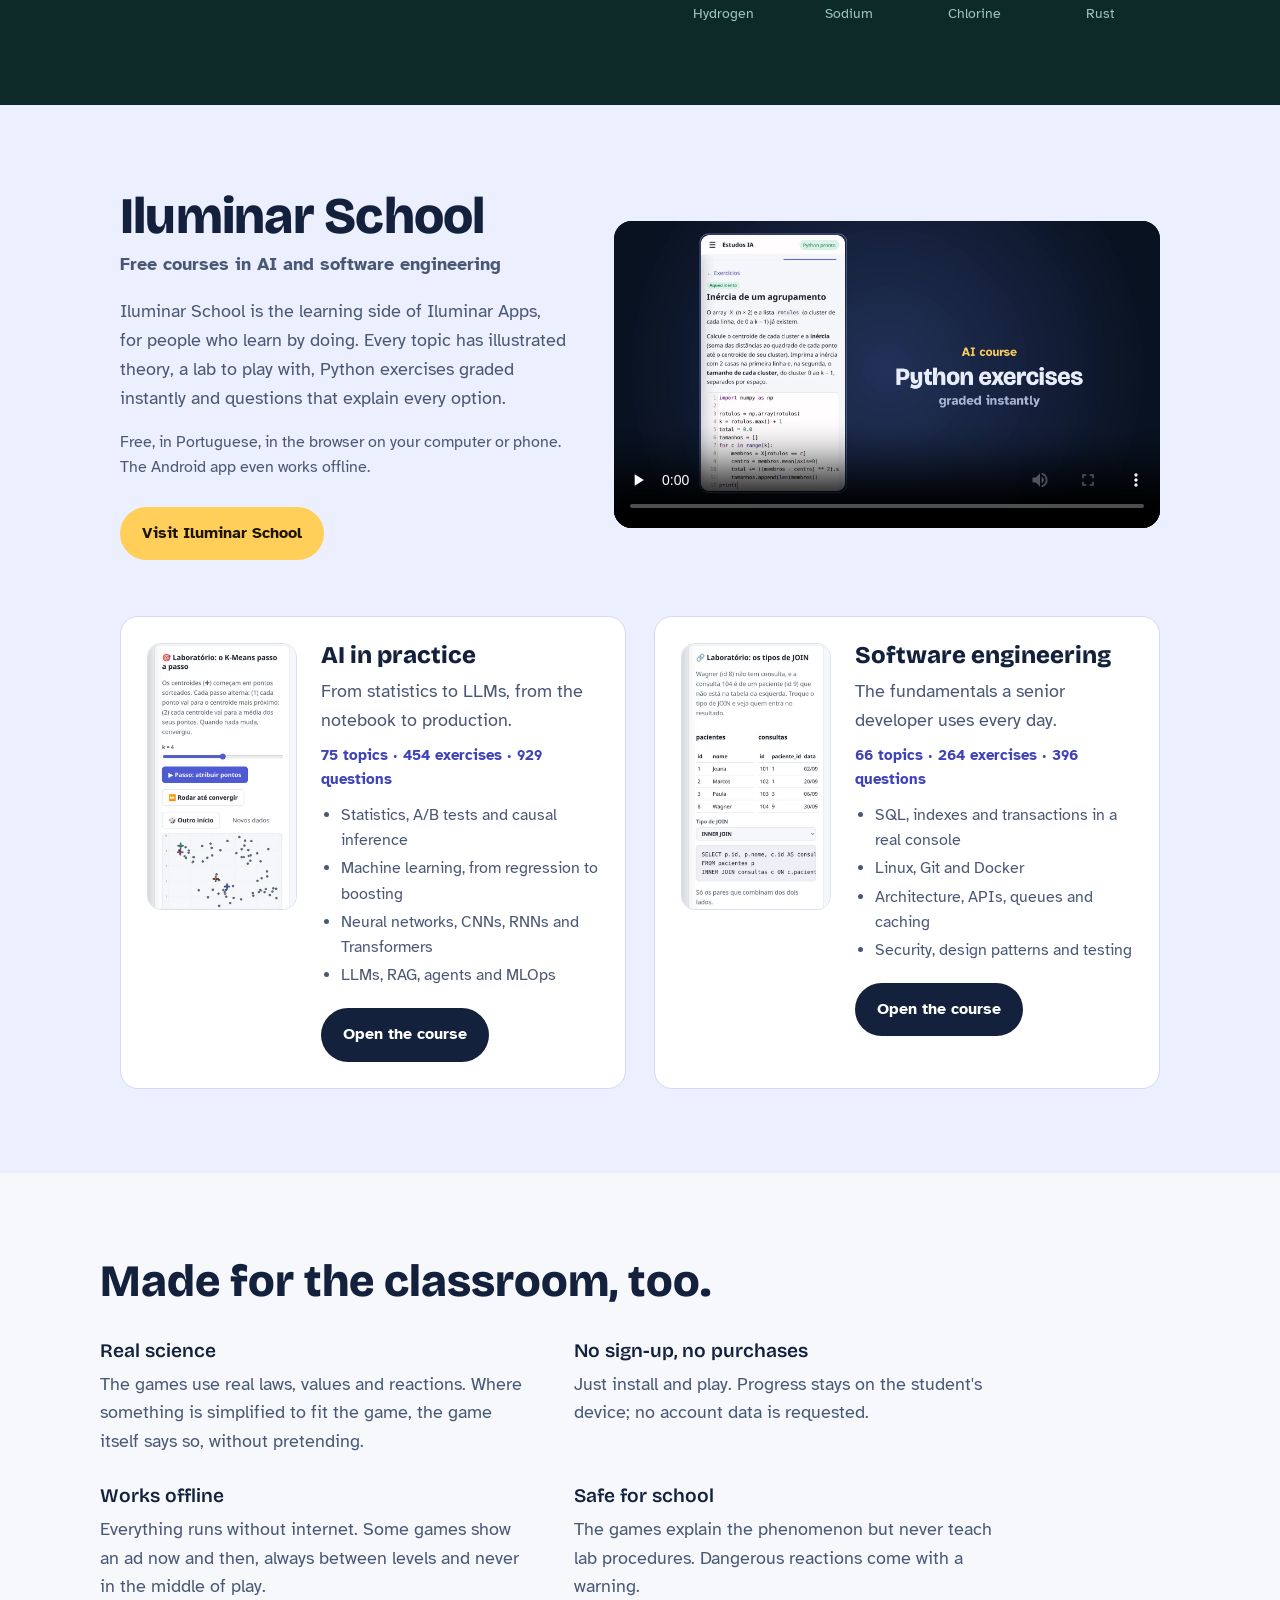
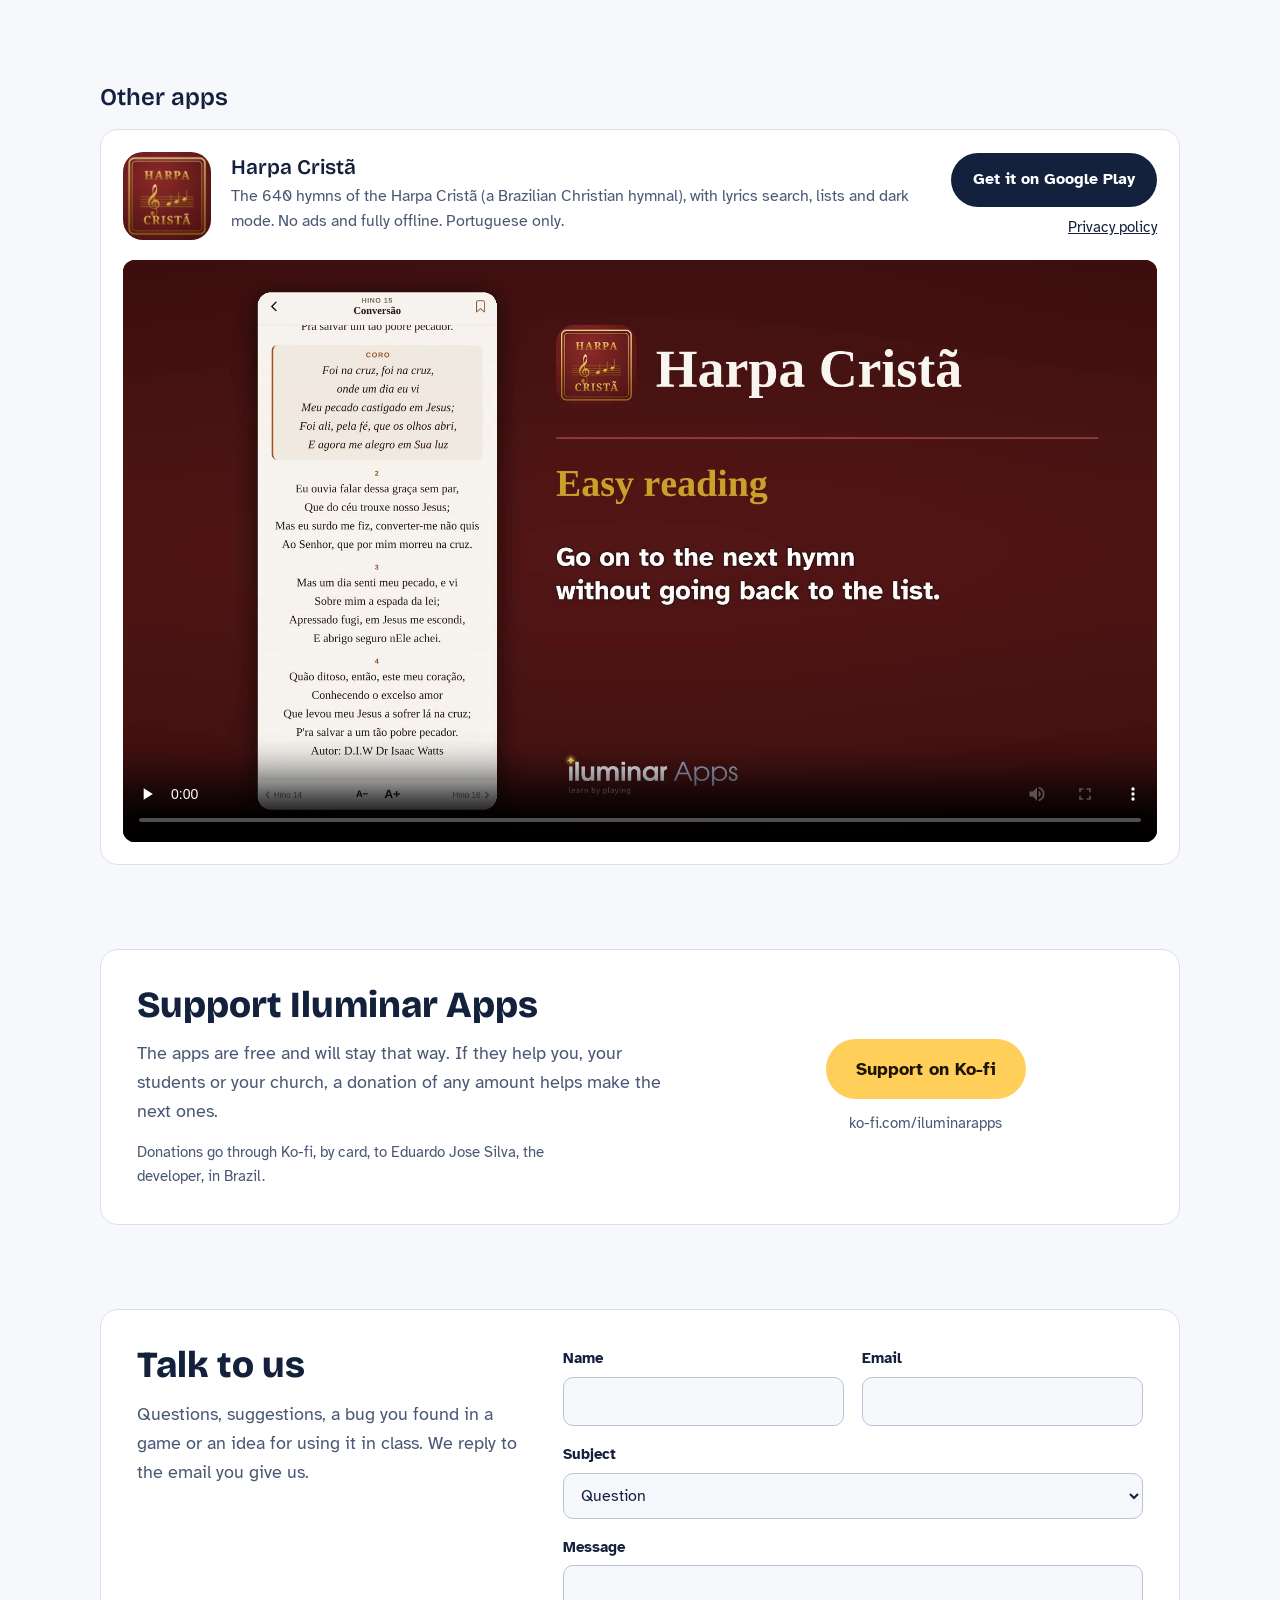
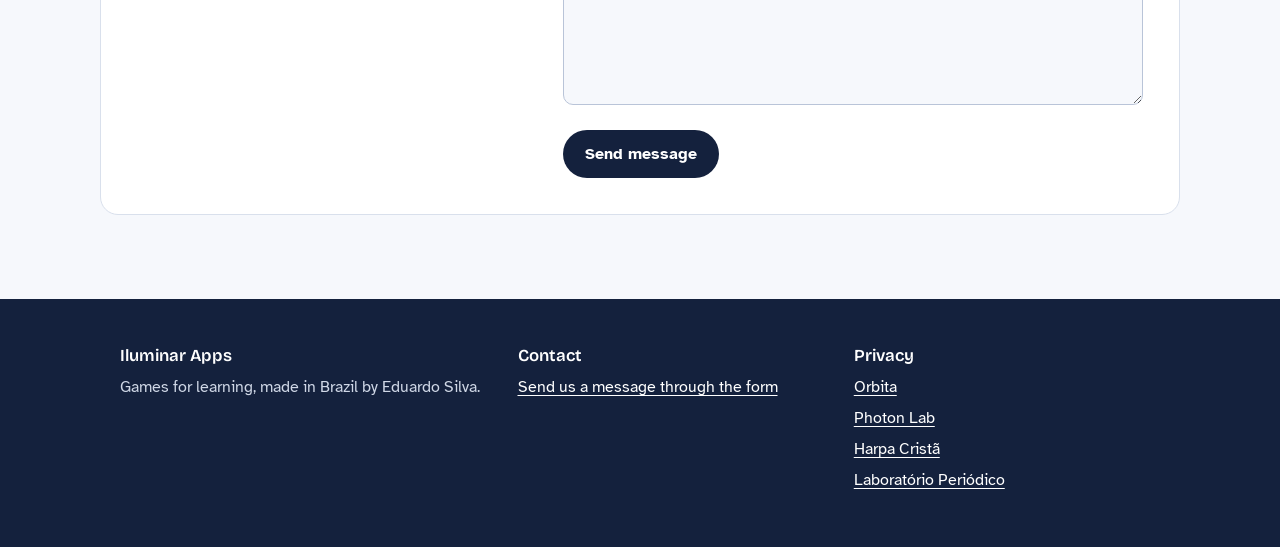
==== commit d5f019c8: "Rodape: tira o link do YouTube enquanto o canal esta encerrado (recurso pendente) Para voltar: rever" ====
--- a/en/index.html
+++ b/en/index.html
@@ -227,8 +227,6 @@
   footer h3 { color: #fff; font-size: 1.05rem; font-weight: 600; margin-bottom: 10px; }
   footer p { margin: 0 0 6px; }
   footer a { color: #fff; text-underline-offset: 3px; }
-  footer a.yt { display: inline-flex; align-items: center; gap: 8px; }
-  footer a.yt svg { flex: none; }
 
   @media (max-width: 860px) {
     .hero { grid-template-columns: 1fr; padding-top: 16px; }
@@ -536,7 +534,6 @@
     <div>
       <h3>Contact</h3>
       <p><a href="#fale">Send us a message through the form</a></p>
-      <p><a class="yt" href="https://www.youtube.com/@iluminarapps" target="_blank" rel="noopener"><svg viewBox="0 0 28 20" width="28" height="20" aria-hidden="true"><rect width="28" height="20" rx="5" fill="#ff0033"/><path d="M11 5.5v9l7.8-4.5z" fill="#fff"/></svg>YouTube</a></p>
     </div>
     <div>
       <h3>Privacy</h3>
